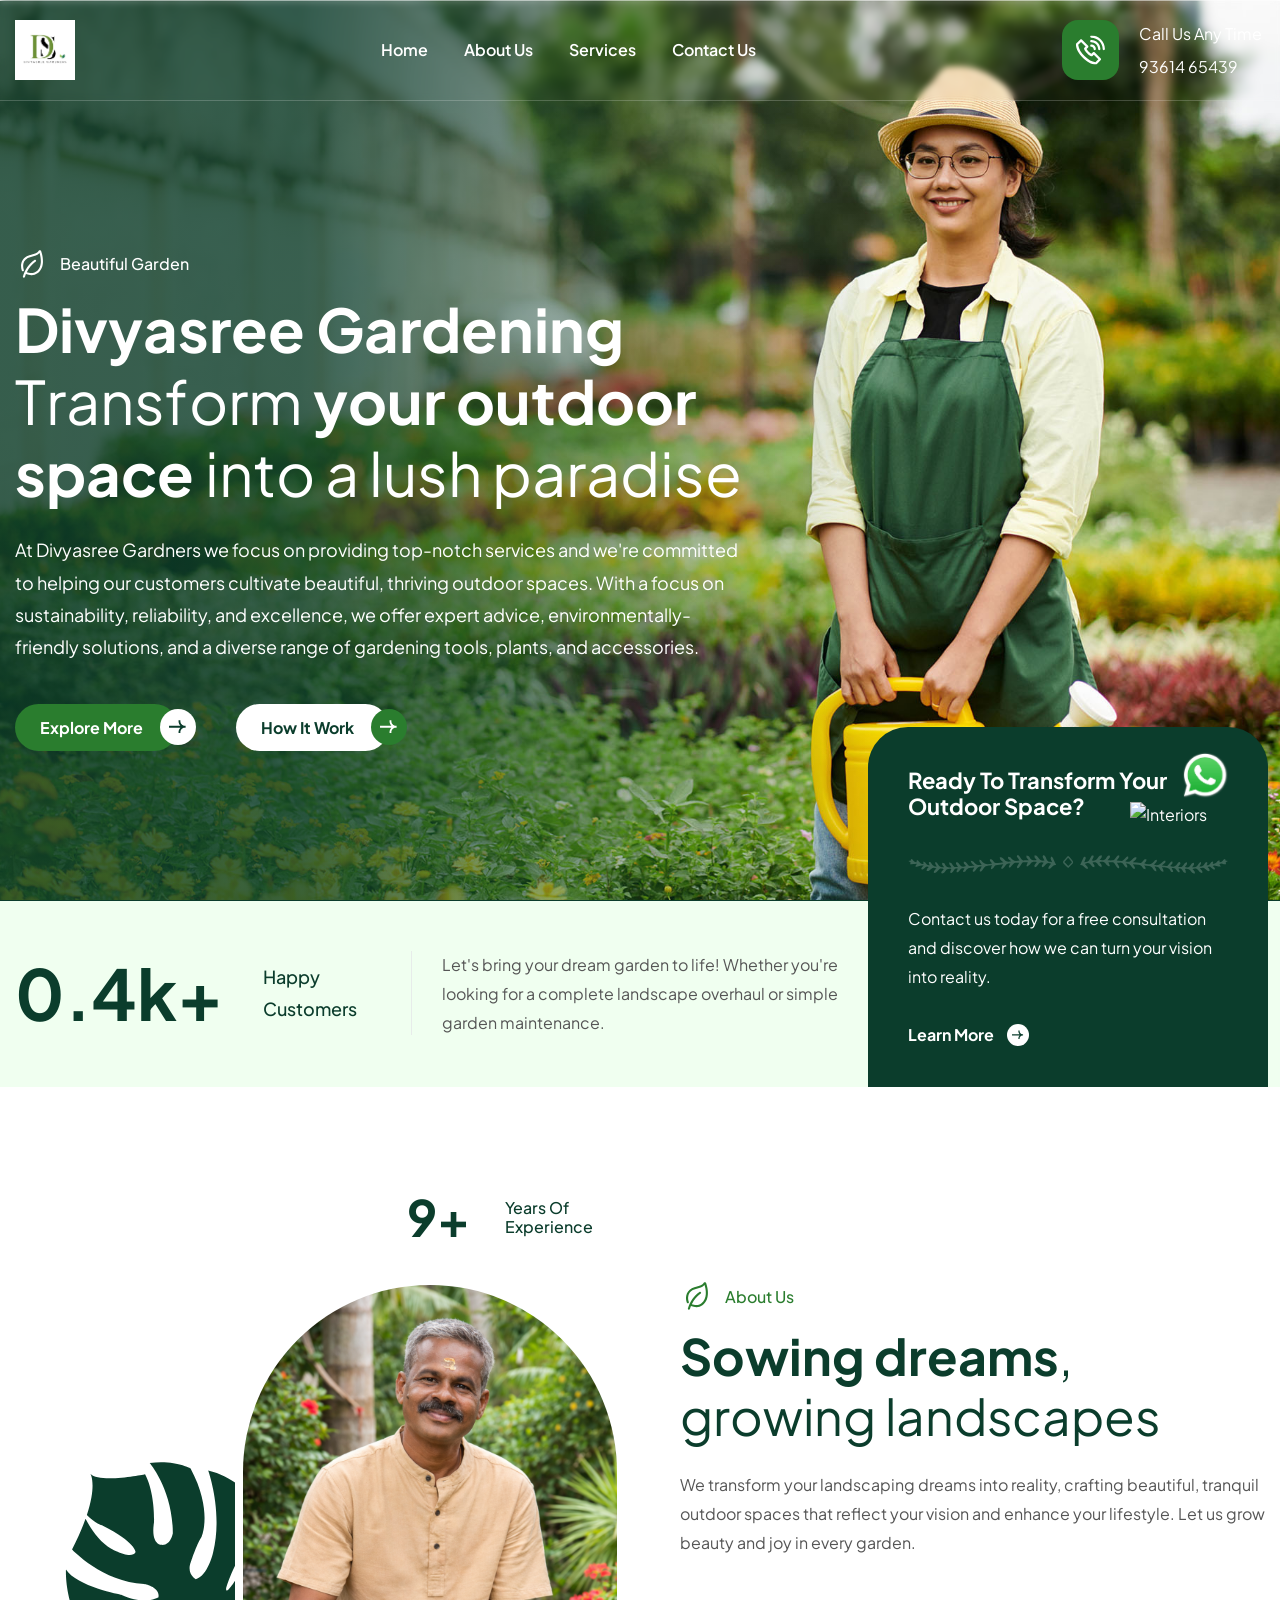
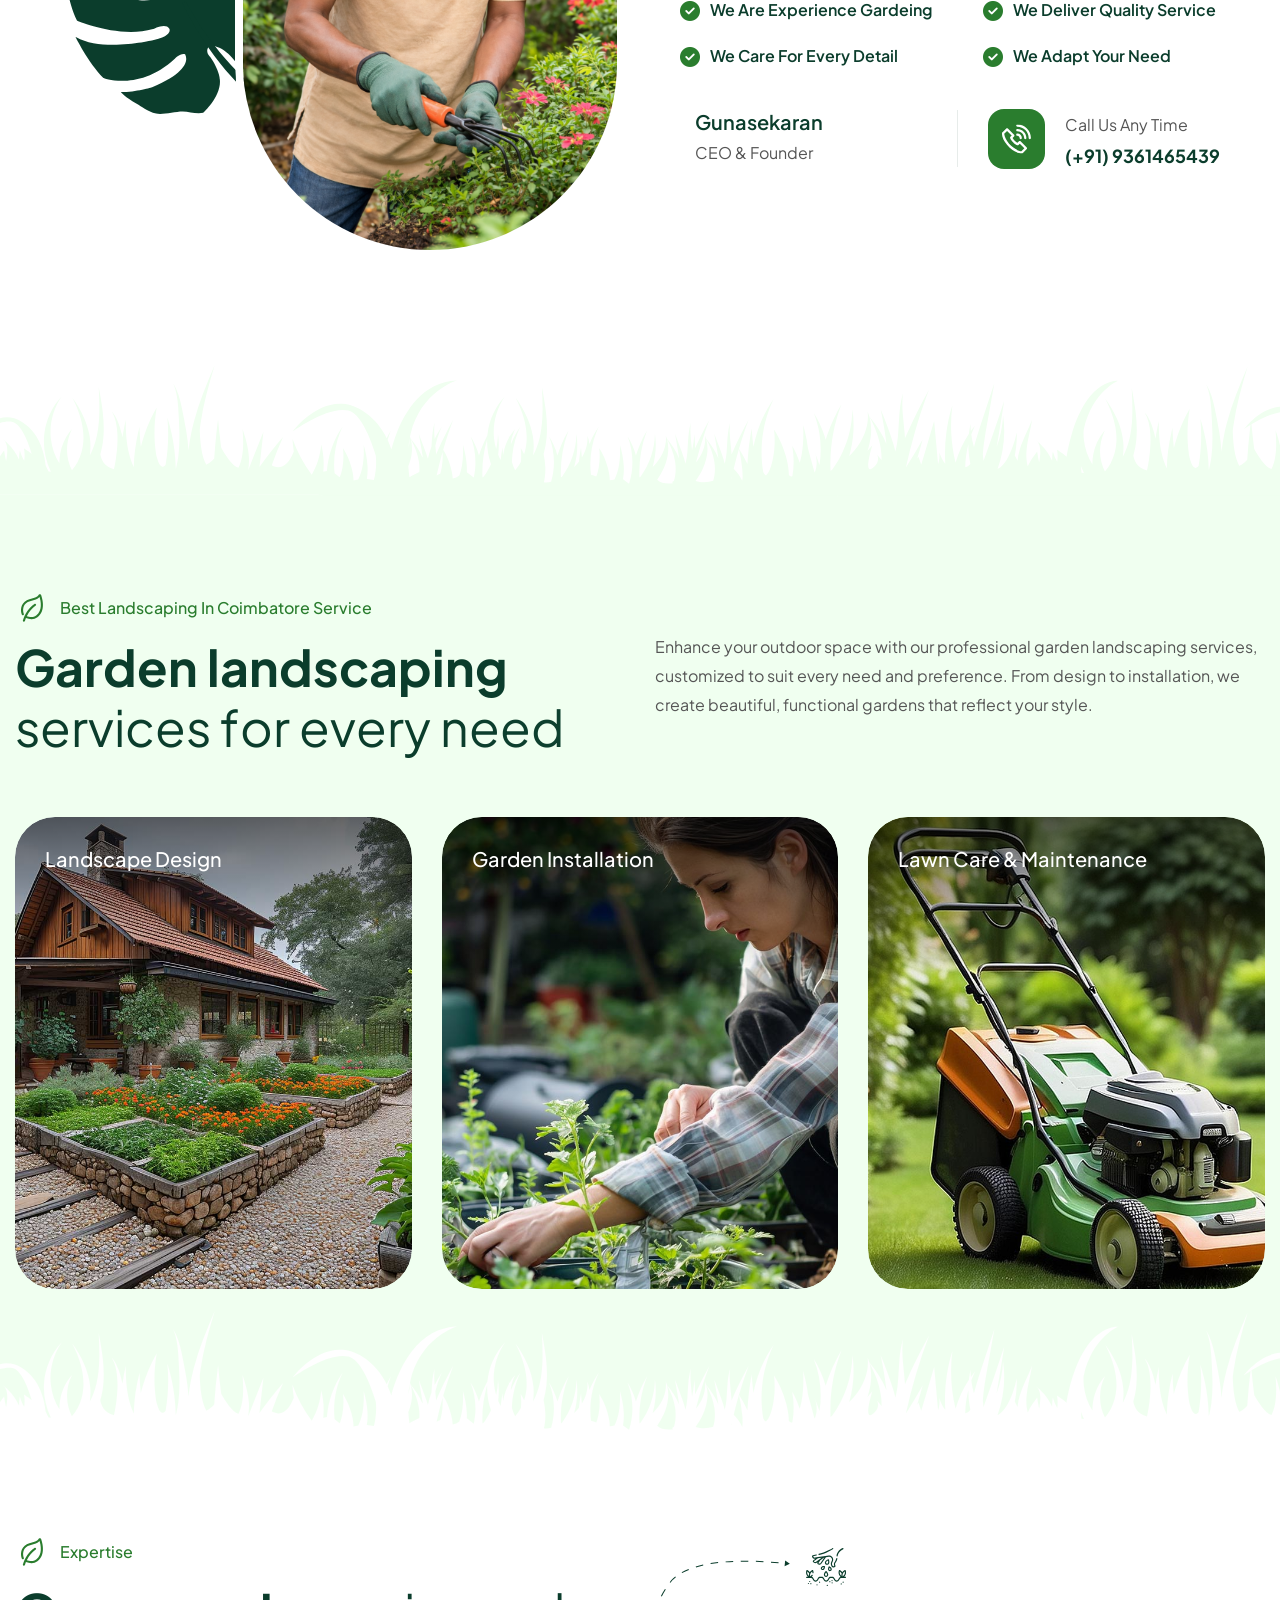
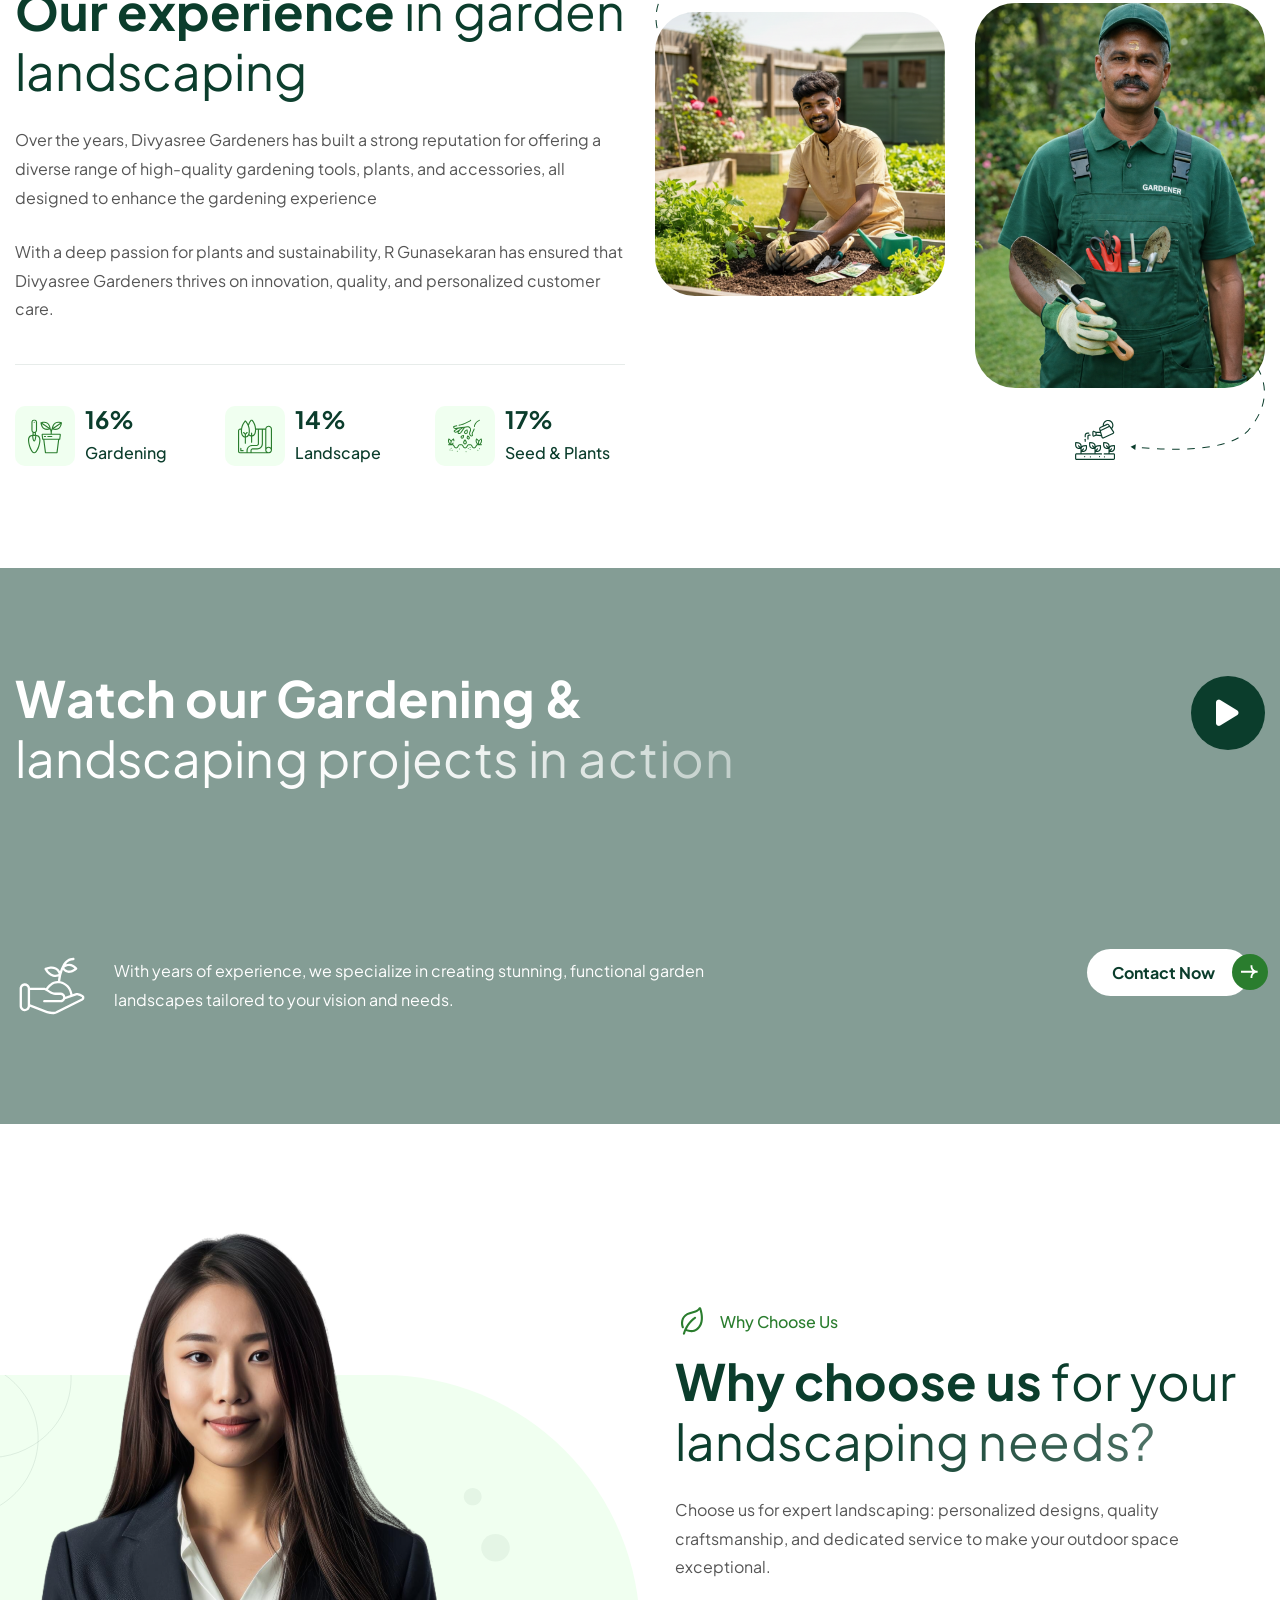
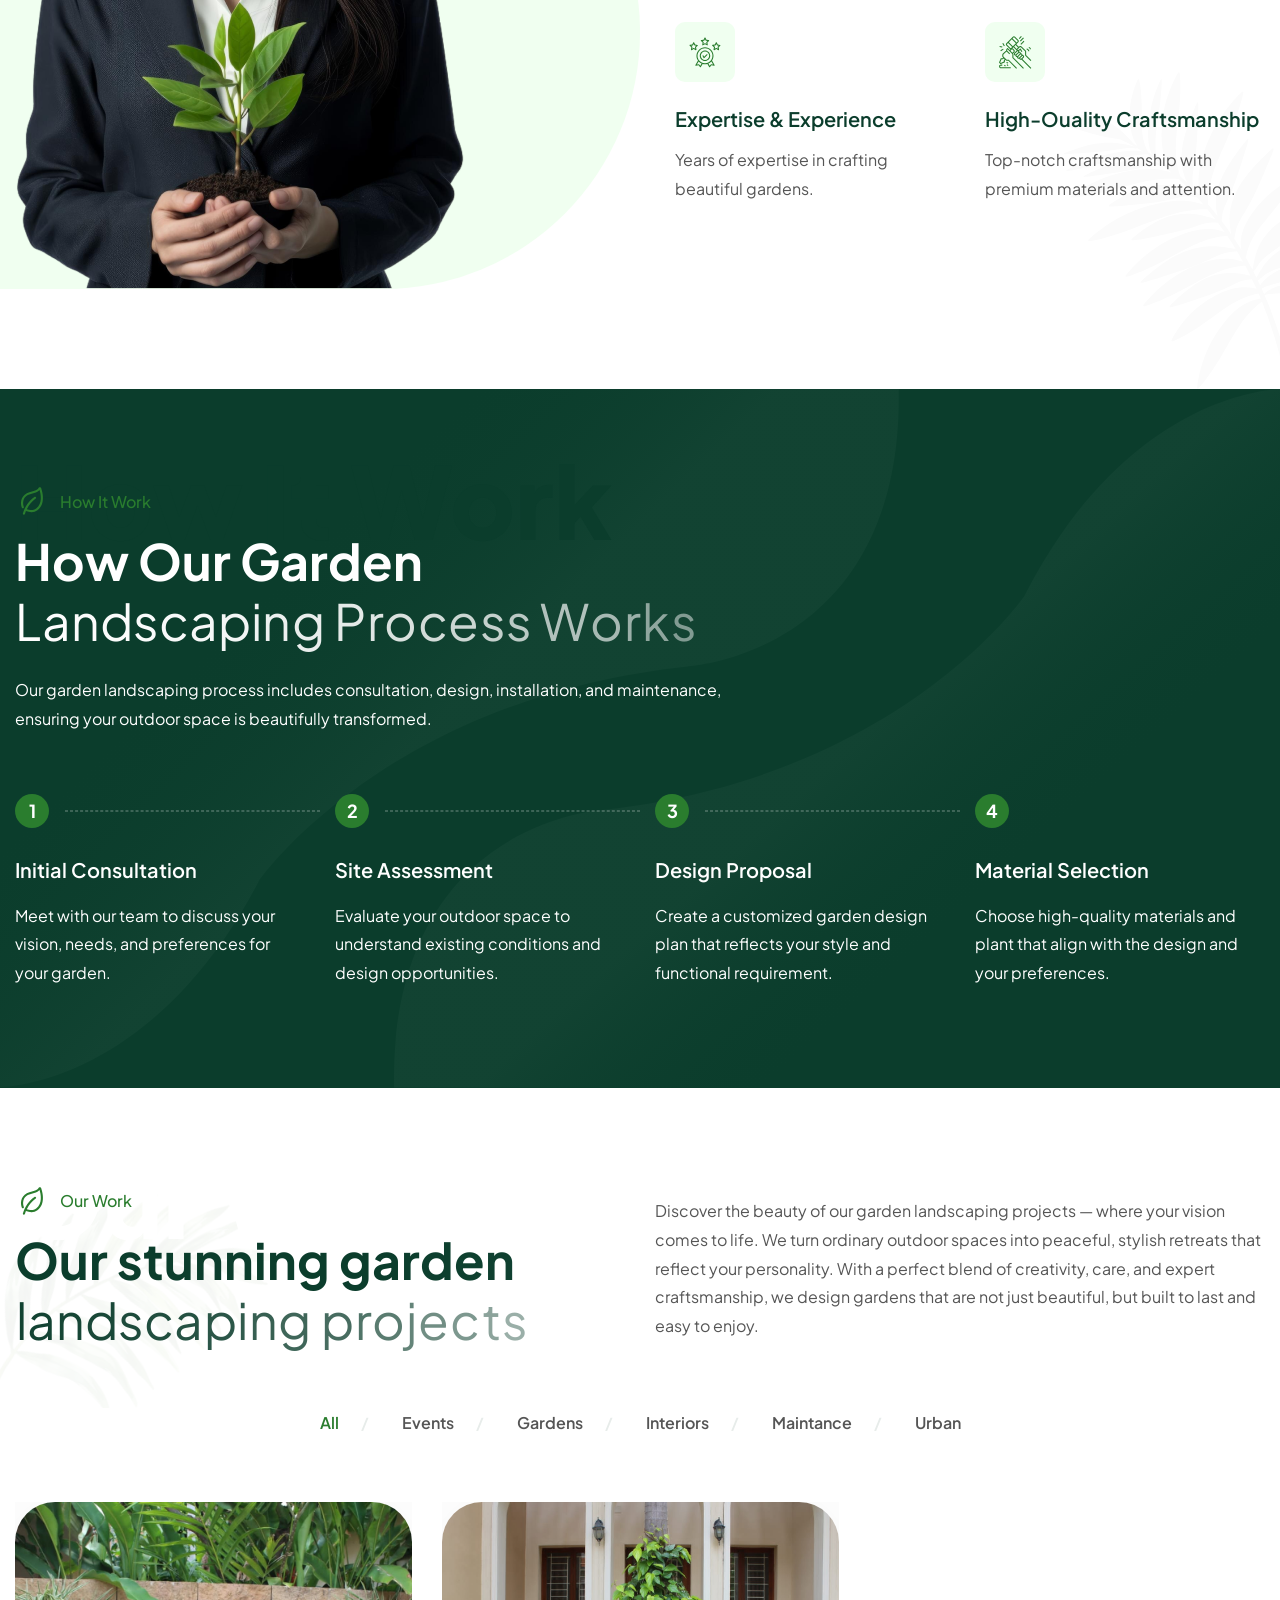
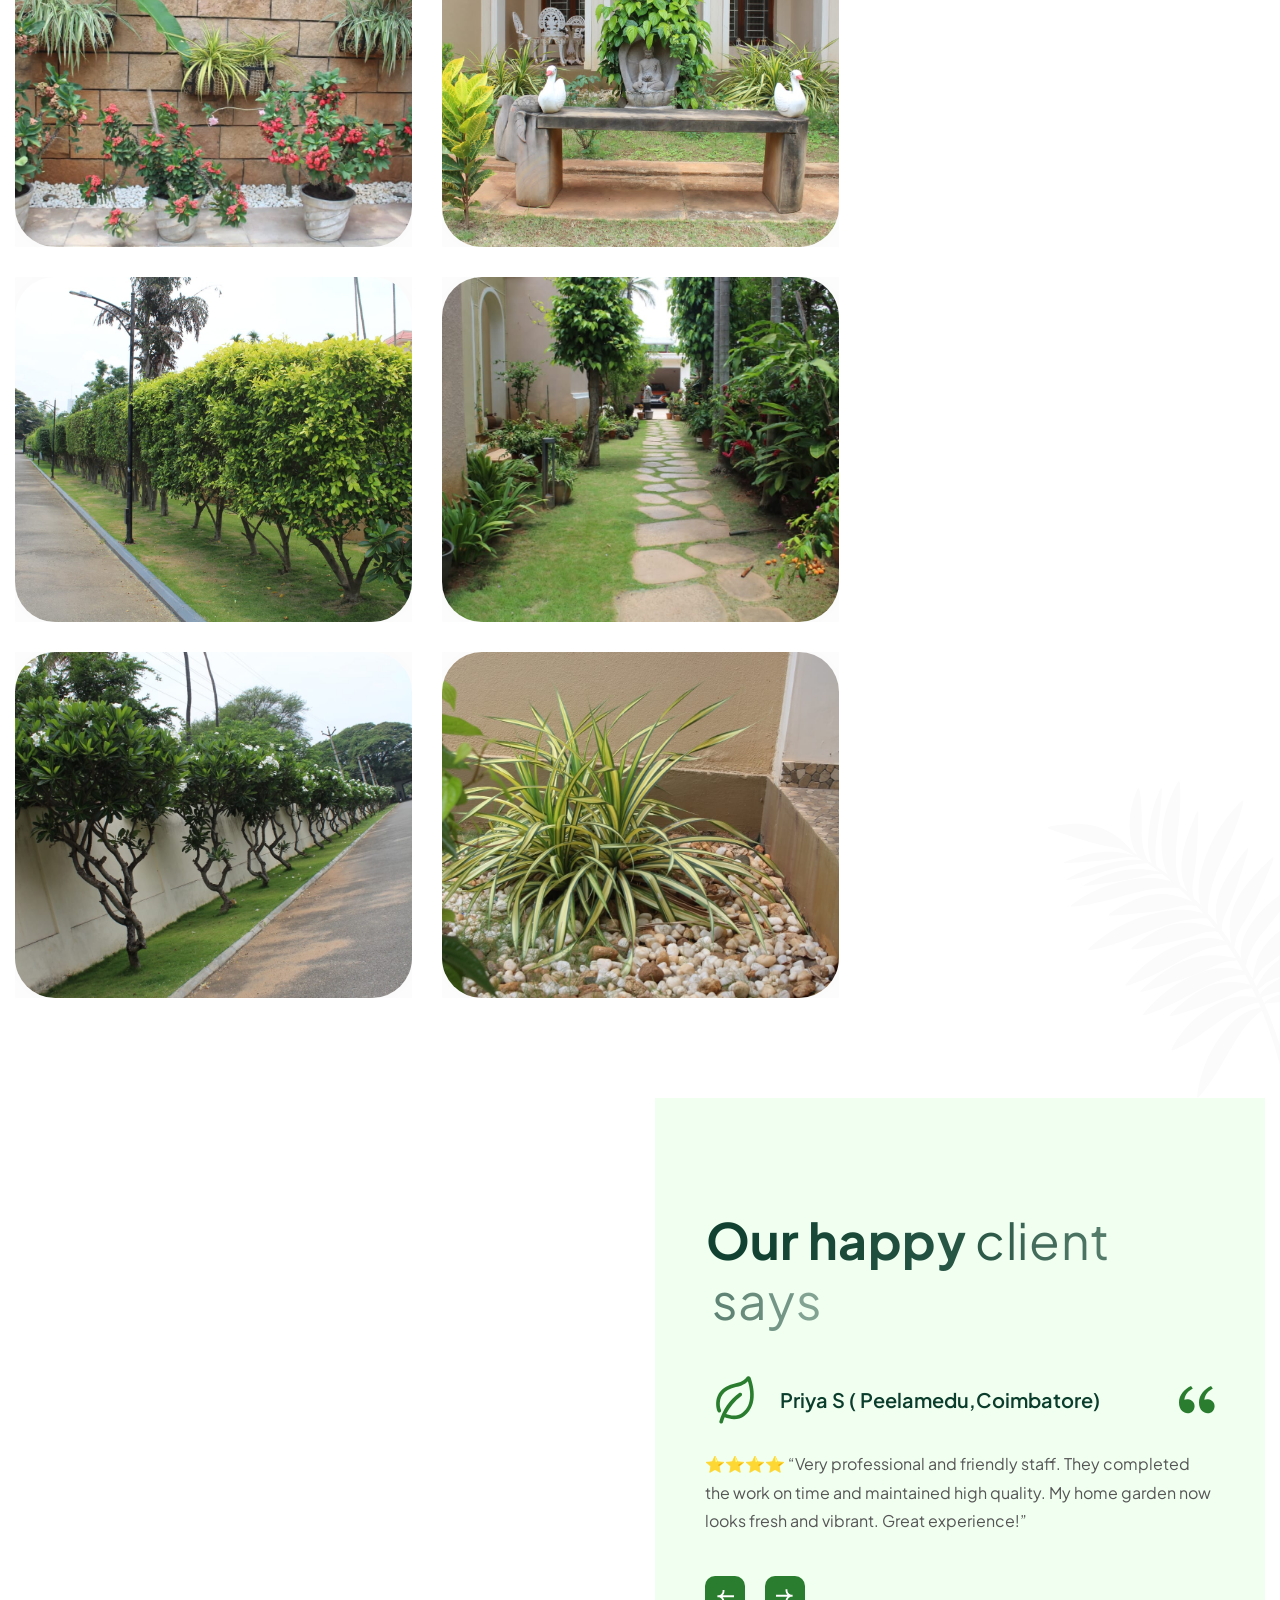
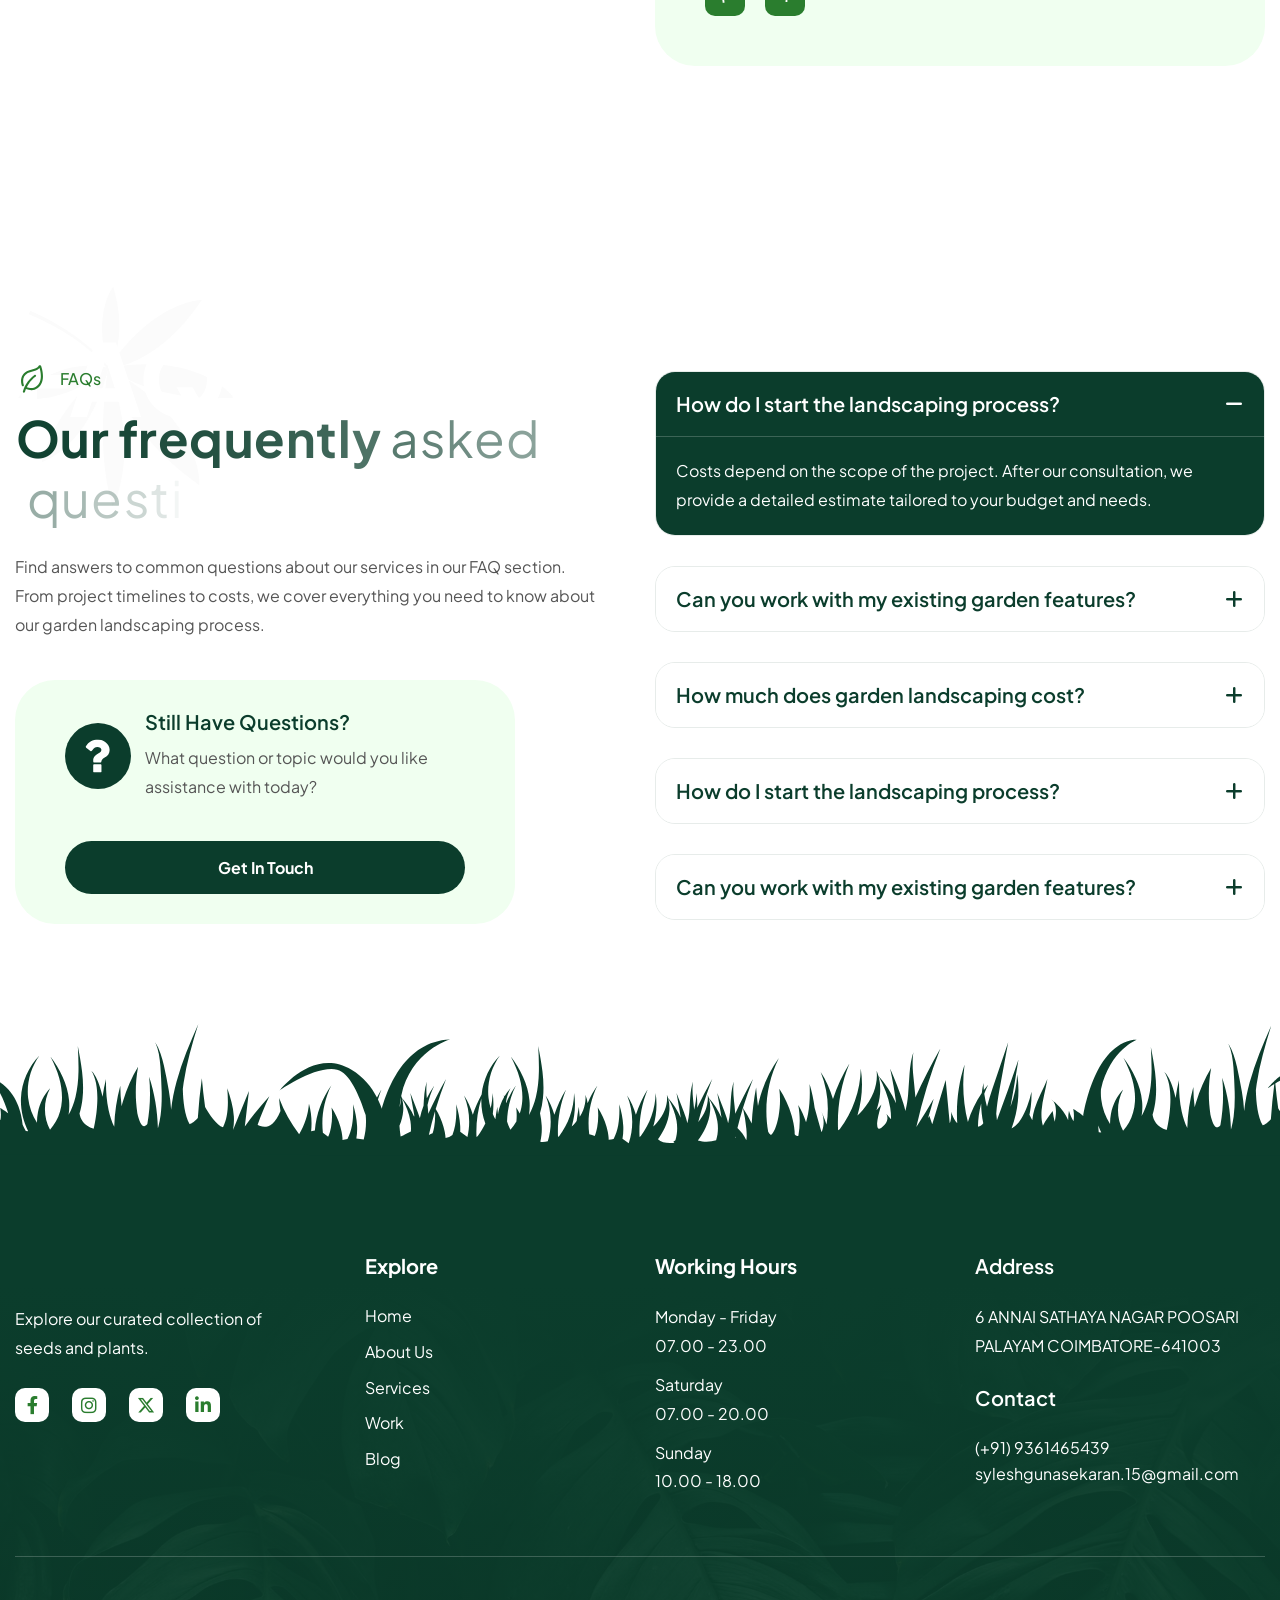
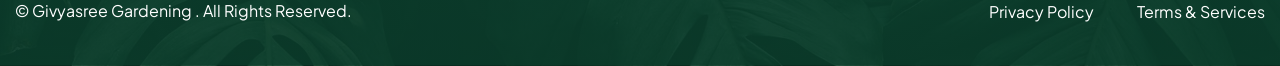
==== index.html @ 4f907c4f "Add service page and webfont files for improved styling and functionality - Created a new service.ht" ====
<!DOCTYPE html>
<html lang="zxx">

<!-- Mirrored from html.awaikenthemes.com/florax/index.html by HTTrack Website Copier/3.x [XR&CO'2014], Mon, 28 Jul 2025 19:11:47 GMT -->

<head>
    <!-- Meta -->

    <!-- SEO Start-->
    <meta charset="utf-8">
    <meta http-equiv="Content-Type" content="text/html;charset=UTF-8">
    <meta name="robots" content="INDEX,FOLLOW">
    <meta http-equiv="Cache-control" content="Public">
    <meta name="viewport" content="width=device-width, initial-scale=1">
    <meta name="author" content="DivyaShree Gardening">
    <link rel="alternate" href="https://divyasreegardening.in/">
    <link rel="canonical" href="https://divyasreegardening.in/">
    <meta name="keywords" content="Best Gardening in Vadavalli, Gardenings in Vadavalli, Landscaping in Vadavalli, ">
    <meta name="description" content="Best Gardening in Vadavalli - We are the best gardeneres in Vadavalli, ">

    <meta property="og:url" content="https://divyasreegardening.in/" />
    <meta property="og:type" content="article" />
    <meta property="og:title" content="Best Gardening Development  Company" />
    <meta property="og:description" content="Best Gardening in Vadavalli - We are the best gardeneres in Vadavalli," />
    <meta property="og:image" content="images/logo.jpg" />


    <!-- SEO End -->


    <!-- Page Title -->
    <title>Best Gardening Development Company</title>
    <!-- Favicon Icon -->
    <link rel="shortcut icon" type="image/x-icon" href="images/favicon.png">
    <!-- Google Fonts Css-->
    <link rel="preconnect" href="https://fonts.googleapis.com/">
    <link rel="preconnect" href="https://fonts.gstatic.com/" crossorigin>
    <link
        href="https://fonts.googleapis.com/css2?family=Plus+Jakarta+Sans:ital,wght@0,200..800;1,200..800&amp;display=swap"
        rel="stylesheet">
    <!-- Bootstrap Css -->
    <link href="css/bootstrap.min.css" rel="stylesheet" media="screen">
    <!-- SlickNav Css -->
    <link href="css/slicknav.min.css" rel="stylesheet">
    <!-- Swiper Css -->
    <link rel="stylesheet" href="css/swiper-bundle.min.css">
    <!-- Font Awesome Icon Css-->
    <link href="css/all.css" rel="stylesheet" media="screen">
    <!-- Animated Css -->
    <link href="css/animate.css" rel="stylesheet">
    <!-- Magnific Popup Core Css File -->
    <link rel="stylesheet" href="css/magnific-popup.css">
    <!-- Mouse Cursor Css File -->
    <link rel="stylesheet" href="css/mousecursor.css">
    <!-- Main Custom Css -->
    <link href="css/custom.css" rel="stylesheet" media="screen">
</head>

<body>

    <!-- Preloader Start -->
    <div class="preloader">
        <div class="loading-container">
            <div class="loading"></div>
            <!-- <h6>Divyasree Gardeing</h6> -->

            <div id="loading-icon"><img src="images/logo.jpg" alt=""></div>
        </div>
    </div>
    <!-- Preloader End -->

    <!-- Header Start -->
    <header class="main-header">
        <div class="header-sticky">
            <nav class="navbar navbar-expand-lg">
                <div class="container">
                    <!-- <h3   class="logo-font">Divyasree Gardening</h3> -->
                    <!-- Logo Start -->
                    <a class="navbar-brand" href="index.html">
                        <img src="images/logo.jpg" width="60px" alt="Logo">
                    </a>
                    <!-- Logo End -->

                    <!-- Main Menu Start -->
                    <div class="collapse navbar-collapse main-menu">
                        <div class="nav-menu-wrapper">
                            <ul class="navbar-nav mr-auto" id="menu">
                                <li class="nav-item"><a class="nav-link" href="index.html">Home</a>

                                </li>
                                <li class="nav-item"><a class="nav-link" href="about.html"> About Us</a></li>
                                <li class="nav-item"><a class="nav-link" href="service.html">Services</a></li>
                                <!-- <li class="nav-item submenu"><a class="nav-link" href="#">Pages</a>
                                    <ul>                                        
                                        <li class="nav-item"><a class="nav-link" href="service-single.html">Service Details</a></li>
                                        <li class="nav-item"><a class="nav-link" href="blog.html">Blog</a></li>
                                        <li class="nav-item"><a class="nav-link" href="blog-single.html">Blog Details</a></li>
                                        <li class="nav-item"><a class="nav-link" href="project.html">Project</a></li>
                                        <li class="nav-item"><a class="nav-link" href="project-single.html">Project Details</a></li>
                                        <li class="nav-item"><a class="nav-link" href="pricing.html">Pricing</a></li>
                                        <li class="nav-item"><a class="nav-link" href="team.html">Team</a></li>
                                        <li class="nav-item"><a class="nav-link" href="faqs.html">FAQs</a></li>
                                        <li class="nav-item"><a class="nav-link" href="404.html">404</a></li>
                                    </ul>
                                </li> -->
                                <li class="nav-item"><a class="nav-link" href="contact.html">Contact Us</a></li>
                            </ul>
                        </div>
                        <!-- Contact Now Box Start -->
                        <div class="contact-now-box d-inline-flex">
                            <div class="icon-box">
                                <a href="tel:93614 65439">
                                    <img src="images/icon-phone.svg" alt="">
                                </a>

                            </div>
                            <div class="contact-now-box-content">
                                <p>call us any time</p>
                                <!-- <h3>(+91)93614 65439</h3> -->
                                <a href="tel:93614 65439">93614 65439</a>
                            </div>
                        </div>
                        <!-- Contact Now Box End -->
                    </div>
                    <!-- Main Menu End -->
                    <div class="navbar-toggle"></div>
                </div>
            </nav>
            <div class="responsive-menu"></div>
        </div>
    </header>
    <!-- Header End -->

    <!-- Hero Section Start -->
    <div class="hero parallaxie">
        <div class="container">
            <div class="row align-items-center">
                <div class="col-lg-8">
                    <!-- Hero Content Start -->
                    <div class="hero-content">
                        <!-- Section Title Start -->
                        <div class="section-title">
                            <h3 class="wow fadeInUp">beautiful garden</h3>
                            <h1 class="text-anime-style-2" data-cursor="-opaque">Divyasree
                                Gardening<span>Transform</span> your outdoor space <span>into a lush paradise</span>
                            </h1>
                            <!-- <p class="wow fadeInUp" data-wow-delay="0.25s">Whether you're dreaming of a vibrant garden, a serene patio, or a functional outdoor living space, our team of skilled landscapers and gardeners is here to bring your vision to life. Let's create a landscape you'll love.</p> -->
                            <p class="wow fadeInUp" data-wow-delay="0.25s"> At Divyasree Gardners we focus on providing
                                top-notch services and we're committed to helping our customers cultivate beautiful,
                                thriving outdoor spaces. With a focus on sustainability, reliability, and excellence, we
                                offer expert advice, environmentally-friendly solutions, and a diverse range of
                                gardening tools, plants, and accessories.
                            </p>
                        </div>
                        <!-- Section Title End -->

                        <div class="hero-content-body wow fadeInUp" data-wow-delay="0.5s">
                            <a href="#" class="btn-default">explore more</a>
                            <a href="#" class="btn-default btn-highlighted">how it work</a>
                        </div>
                    </div>
                    <!-- Hero Content End -->
                </div>
            </div>
        </div>
    </div>
    <!-- Hero Section End -->

    <!-- Customer Review Section Start -->
    <div class="customer-review">
        <div class="container">
            <div class="row">
                <div class="col-lg-4 col-md-6">
                    <!-- Our Happy Customer Start -->
                    <div class="our-happy-customer">
                        <div class="happy-customer-counter">
                            <h2><span class="counter">1.6</span>k+</h2>
                            <p>happy customers</p>
                        </div>
                    </div>
                    <!-- Our Happy Customer End -->
                </div>

                <div class="col-lg-4 col-md-6 order-lg-2 order-md-3">
                    <!-- Customer Review Content Start -->
                    <div class="customer-review-content">
                        <p>Let's bring your dream garden to life! Whether you're looking for a complete landscape
                            overhaul or simple garden maintenance.</p>
                    </div>
                    <!-- Customer Review Content End -->
                </div>

                <div class="col-lg-4 order-lg-3 order-md-2">
                    <!-- Customer Consultation Box Start -->
                    <div class="customer-consultation-box">
                        <div class="customer-consultation-title">
                            <h3>Ready to Transform Your Outdoor Space?</h3>
                        </div>
                        <div class="customer-consultation-image">
                            <img src="images/customer-consultation-box-img.svg" alt="">
                        </div>
                        <div class="customer-consultation-body">
                            <p>Contact us today for a free consultation and discover how we can turn your vision into
                                reality.</p>
                        </div>
                        <div class="customer-consultation-footer">
                            <a href="#" class="learn-more-btn">learn more</a>
                        </div>
                    </div>
                    <!-- Customer Consultation Box End -->
                </div>
            </div>
        </div>
    </div>
    </div>
    <div>

        <!-- Customer Review Section End -->

        <!-- About Us Section Start -->
        <div class="about-us">
            <div class="container">
                <div class="row align-items-center">
                    <div class="col-lg-6">
                        <!-- About Us Image Start -->
                        <div class="about-image">
                            <!-- About Image Start -->
                            <div class="about-img-1">
                                <figure class="image-anime reveal">
                                    <img src="images/guna ceo.png" alt=""> // (gunasekaran pic)
                                    <!-- <img src="images/about-img-1.jpg" alt="">     //(gunasekaran pic)    -->
                                </figure>
                            </div>
                            <!-- About Image End -->

                            <!-- About Image Start -->
                            <div class="about-img-2">
                                <figure class="image-anime reveal">

                                </figure>
                            </div>
                            <!-- About Image End -->

                            <!-- Company Experience Start -->
                            <div class="company-experience">
                                <div class="company-experience-counter">
                                    <h2><span class="counter">35</span>+</h2>
                                </div>
                                <div class="company-experience-content">
                                    <p>years of experience</p>
                                </div>
                            </div>
                            <!-- Company Experience End -->
                        </div>
                        <!-- About Us Image End -->
                    </div>

                    <div class="col-lg-6">
                        <!-- About Us Content Start -->
                        <div class="about-us-content">
                            <!-- Section Title Start -->
                            <div class="section-title">
                                <div class="section-bg-title">
                                    <span>about us</span>
                                </div>
                                <h3 class="wow fadeInUp">About Us</h3>
                                <h2 class="text-anime-style-2" data-cursor="-opaque">Sowing dreams<span>, growing
                                        landscapes</span></h2>
                                <p class="wow fadeInUp" data-wow-delay="0.25s">We transform your landscaping dreams into
                                    reality, crafting beautiful, tranquil outdoor spaces that reflect your vision and
                                    enhance your lifestyle. Let us grow beauty and joy in every garden.</p>
                            </div>
                            <!-- Section Title End -->

                            <!-- About Us Body Start -->
                            <div class="about-us-body wow fadeInUp" data-wow-delay="0.5s">
                                <ul>
                                    <li>We Are Experience Gardeing</li>
                                    <!-- <li>We Are Experience Gardeing</li> -->
                                    <li>We Deliver Quality Service</li>
                                    <li>We Care for Every Detail</li>

                                    <!-- <li>We  Adapt Your Need</li> -->
                                    <li>We Adapt Your Need</li>
                                </ul>
                            </div>
                            <!-- About Us Body End -->

                            <!-- About Us Footer Start -->
                            <div class="about-us-footer wow fadeInUp" data-wow-delay="0.75s">
                                <!-- About Company Founder Start -->
                                <div class="about-company-founder">
                                    <!-- Company Founder Image Start -->
                                    <div class="company-founder-image">
                                        <figure class="image-anime">
                                            <!-- <img src="images/about-company-founder-img.jpg" alt="">  -->
                                        </figure>
                                    </div>
                                    <!-- Company Founder Image End -->

                                    <!-- Company Founder Content Start -->
                                    <div class="company-founder-content">
                                        <h3>Gunasekaran</h3>
                                        <p>CEO & founder</p>
                                    </div>
                                    <!-- Company Founder Content End -->
                                </div>
                                <!-- About Company Founder End -->

                                <!-- Contact Now Box Start -->
                                <div class="contact-now-box about-contact-box">
                                    <div class="icon-box">
                                        <img src="images/icon-phone.svg" alt="">
                                    </div>
                                    <div class="contact-now-box-content">
                                        <p>call us any time</p>
                                        <h3>(+91) 9361465439 </h3>
                                    </div>
                                </div>
                                <!-- Contact Now Box End -->
                            </div>
                            <!-- About Us Footer End -->
                        </div>
                        <!-- About Us Content End -->
                    </div>
                </div>
            </div>
        </div>
        <!-- About Us Section End -->

        <!-- Our Services Section Start -->
        <div class="our-services">
            <div class="container">
                <div class="row section-row align-items-center">
                    <div class="col-lg-6">
                        <!-- Section Title Start -->
                        <div class="section-title">
                            <div class="section-bg-title dark-bg-1">
                                <span>services</span>
                            </div>
                            <h3 class="wow fadeInUp"> Best landscaping in coimbatore service</h3>
                            <h2 class="text-anime-style-2" data-cursor="-opaque">Garden landscaping <span>services for
                                    every need</span></h2>
                        </div>
                        <!-- Section Title End -->
                    </div>

                    <div class="col-lg-6">
                        <!-- Section Title Content Start -->
                        <div class="section-title-content">
                            <p class="wow fadeInUp" data-wow-delay="0.25s">Enhance your outdoor space with our
                                professional garden landscaping services, customized to suit every need and preference.
                                From design to installation, we create beautiful, functional gardens that reflect your
                                style.</p>
                        </div>
                        <!-- Section Title Content End -->
                    </div>
                </div>

                <div class="row">
                    <div class="col-lg-4 col-md-6">
                        <!-- Service Item Start -->
                        <div class="service-item wow fadeInUp">
                            <!-- Service Image Start -->
                            <div class="service-image">
                                <a href="#">
                                    <figure>
                                        <img src="images/service-img-1.jpg" alt="">
                                    </figure>
                                </a>
                            </div>
                            <!-- Service Image End -->

                            <!-- Service Title Start -->
                            <div class="service-title">
                                <h3>landscape design</h3>
                            </div>
                            <!-- Service Title End -->

                            <!-- Service Body Start -->
                            <div class="service-body">
                                <!-- Service Content Start -->
                                <div class="service-content">
                                    <p>Durable, stylish hardscaping for functional outdoor spaces.</p>
                                </div>
                                <!-- Service Content End -->

                                <!-- Service Btn Start -->
                                <div class="service-btn">
                                    <a href="#" class="readmore-btn"><img src="images/arrow-green.svg" alt=""></a>
                                </div>
                                <!-- Service Btn End -->
                            </div>
                            <!-- Service Body End -->
                        </div>
                        <!-- Service Item End -->
                    </div>

                    <div class="col-lg-4 col-md-6">
                        <!-- Service Item Start -->
                        <div class="service-item wow fadeInUp" data-wow-delay="0.25s">
                            <!-- Service Image Start -->
                            <div class="service-image">
                                <a href="#">
                                    <figure>
                                        <img src="images/service-img-2.jpg" alt="">
                                    </figure>
                                </a>
                            </div>
                            <!-- Service Image End -->

                            <!-- Service Title Start -->
                            <div class="service-title">
                                <h3>garden installation</h3>
                            </div>
                            <!-- Service Title End -->

                            <!-- Service Body Start -->
                            <div class="service-body">
                                <!-- Service Content Start -->
                                <div class="service-content">
                                    <p>Durable, stylish hardscaping for functional outdoor spaces.</p>
                                </div>
                                <!-- Service Content End -->

                                <!-- Service Btn Start -->
                                <div class="service-btn">
                                    <a href="#" class="readmore-btn"><img src="images/arrow-green.svg" alt=""></a>
                                </div>
                                <!-- Service Btn End -->
                            </div>
                            <!-- Service Body End -->
                        </div>
                        <!-- Service Item End -->
                    </div>

                    <div class="col-lg-4 col-md-6">
                        <!-- Service Item Start -->
                        <div class="service-item wow fadeInUp" data-wow-delay="0.5s">
                            <!-- Service Image Start -->
                            <div class="service-image">
                                <a href="#">
                                    <figure>
                                        <img src="images/service-img-3.jpg" alt="">
                                    </figure>
                                </a>
                            </div>
                            <!-- Service Image End -->

                            <!-- Service Title Start -->
                            <div class="service-title">
                                <h3>lawn care & maintenance</h3>
                            </div>
                            <!-- Service Title End -->

                            <!-- Service Body Start -->
                            <div class="service-body">
                                <!-- Service Content Start -->
                                <div class="service-content">
                                    <p>Durable, stylish hardscaping for functional outdoor spaces.</p>
                                </div>
                                <!-- Service Content End -->

                                <!-- Service Btn Start -->
                                <div class="service-btn">
                                    <a href="#" class="readmore-btn"><img src="images/arrow-green.svg" alt=""></a>
                                </div>
                                <!-- Service Btn End -->
                            </div>
                            <!-- Service Body End -->
                        </div>
                        <!-- Service Item End -->
                    </div>
                </div>
            </div>
        </div>
        <!-- Our Services Section End -->

        <!-- Our Expertise Section Start -->
        <div class="our-expertise">
            <div class="container">
                <div class="row align-items-center">
                    <div class="col-lg-6">
                        <!-- Expertise Content Start -->
                        <div class="expertise-content">
                            <!-- Section Title Start -->
                            <div class="section-title">
                                <div class="section-bg-title">
                                    <span>expertise</span>
                                </div>
                                <h3 class="wow fadeInUp">expertise</h3>
                                <h2 class="text-anime-style-2" data-cursor="-opaque">Our experience <span>in garden
                                        landscaping</span></h2>
                                <!-- <p class="wow fadeInUp" data-wow-delay="0.25s">With years of experience, we specialize in creating stunning, functional garden landscapes tailored to your vision and needs.</p> -->
                                <p class="wow fadeInUp" data-wow-delay="0.25s">Over the years, Divyasree Gardeners has
                                    built a strong reputation for offering a diverse range of high-quality gardening
                                    tools, plants, and accessories, all designed to enhance the gardening experience</p>
                                <!-- <p class="wow fadeInUp" data-wow-delay="0.5s">Explore our curated collection of seeds and plants, handpicked for their quality and suitability for various climates. Whether you're looking for heirloom vegetables, fragrant herbs, or colorful flowers, we have something for every gardener</p> -->
                                <p class="wow fadeInUp" data-wow-delay="0.5s"> With a deep passion for plants and
                                    sustainability, R Gunasekaran has ensured that Divyasree Gardeners thrives on
                                    innovation, quality, and personalized customer care.
                                </p>
                            </div>
                            <!-- Section Title End -->

                            <!-- Expertise Body Start -->
                            <div class="expertise-body">
                                <!-- Expertise Item Start -->
                                <div class="expertise-item">
                                    <div class="icon-box">
                                        <img src="images/icon-expertise-1.svg" alt="">
                                    </div>
                                    <div class="expertise-item-content">
                                        <h3><span class="counter">92</span>%</h3>
                                        <p>gardening</p>
                                    </div>
                                </div>
                                <!-- Expertise Item End -->

                                <!-- Expertise Item Start -->
                                <div class="expertise-item">
                                    <div class="icon-box">
                                        <img src="images/icon-expertise-2.svg" alt="">
                                    </div>
                                    <div class="expertise-item-content">
                                        <h3><span class="counter">82</span>%</h3>
                                        <p>landscape</p>
                                    </div>
                                </div>
                                <!-- Expertise Item End -->

                                <!-- Expertise Item Start -->
                                <div class="expertise-item">
                                    <div class="icon-box">
                                        <img src="images/icon-expertise-3.svg" alt="">
                                    </div>
                                    <div class="expertise-item-content">
                                        <h3><span class="counter">98</span>%</h3>
                                        <p>seed & plants</p>
                                    </div>
                                </div>
                                <!-- Expertise Item End -->
                            </div>
                            <!-- Expertise Body End -->
                        </div>
                        <!-- Expertise Content End -->
                    </div>

                    <div class="col-lg-6">
                        <!-- Expertise Images Start -->
                        <div class="expertise-images">
                            <!-- Expertise Image Box 1 Start -->
                            <div class="expertise-image-box-1">
                                <div class="expertise-img-1">
                                    <figure class="image-anime reveal">

                                        <img src="images/garden.2.jpg" alt="">
                                    </figure>
                                </div>

                                <div class="expertise-img-3">
                                    <figure class="image-anime reveal">
                                        <!-- <img src="images/expertise-img-3.jpg" alt="">
                                </figure> -->
                                </div>
                            </div>
                            <!-- Expertise Image Box 1 End -->

                            <!-- Expertise Image Box 2 Start -->
                            <div class="expertise-image-box-2">
                                <div class="expertise-img-2">
                                    <figure class="image-anime reveal">
                                        <!-- <img src="images/expertise-img-2.jpg" alt=""> -->
                                    </figure>
                                </div>

                                <div class="expertise-img-4">
                                    <figure class="image-anime reveal">
                                        <img src="images/garden.1.png" alt="">
                                    </figure>
                                </div>
                            </div>
                            <!-- Expertise Image Box 2 End -->
                        </div>
                        <!-- Expertise Images End -->
                    </div>
                </div>
            </div>
        </div>
        <!-- Our Expertise Section End -->

        <!-- Intro Video Section Start -->
        <div class="intro-video parallaxie">
            <div class="container">
                <!-- Intro Video Box Start -->
                <div class="row intro-video-box align-items-center">
                    <div class="col-lg-8">
                        <!-- Section Title Start -->
                        <div class="section-title">
                            <h2 class="text-anime-style-2" data-cursor="-opaque">Watch our Gardening & <span>landscaping
                                    projects in action</span></h2>
                        </div>
                        <!-- Section Title End -->
                    </div>

                    <div class="col-lg-4">
                        <div class="video-play-box">
                            <div class="video-play-content">
                                <!-- Video Play Button Start -->
                                <div class="video-play-button">
                                    <a href="https://drive.google.com/file/d/1fZvk9gg5U_SNJ6uX9TyXkZBmAM2j91fc/view?usp=drivesdk"
                                        target="_blank">
                                        <!-- <video src="https://drive.google.com/file/d/1fZvk9gg5U_SNJ6uX9TyXkZBmAM2j91fc/view?usp=drivesdk"  class="popup-video" data-cursor-text="Play"></video>  -->
                                        <!-- <a href="https://www.youtube.com/watch?v=fQV47zY07Q4" class="popup-video" data-cursor-text="Play"> -->
                                        <i class="fa-solid fa-play"></i>
                                    </a>
                                    <!-- </a> -->
                                </div>
                                <!-- Video Play Button End -->
                            </div>
                        </div>
                    </div>
                </div>
                <!-- Intro Video Box End -->

                <div class="row">
                    <div class="col-lg-7">
                        <!-- Specialize Item Start -->
                        <div class="specialize-item wow fadeInUp" data-wow-delay="0.25s">
                            <div class="icon-box">
                                <img src="images/icon-specialize.svg" alt="">
                            </div>
                            <div class="specialize-content">
                                <p>With years of experience, we specialize in creating stunning, functional garden
                                    landscapes tailored to your vision and needs.</p>
                            </div>
                        </div>
                        <!-- Specialize Item End -->
                    </div>

                    <div class="col-lg-5">
                        <!-- .Section Btn Start -->
                        <div class="section-btn wow fadeInUp" data-wow-delay="0.25s">
                            <a href="#" class="btn-default btn-highlighted">contact now</a>
                        </div>
                        <!-- .Section Btn End -->
                    </div>
                </div>
            </div>
        </div>
        <!-- Intro Video Section End -->

        <!-- Why choose Us Section Start -->
        <div class="why-choose-us">
            <div class="container">
                <div class="row align-items-center">
                    <div class="col-lg-6 order-lg-1 order-2">
                        <!-- Why choose Image Start -->
                        <div class="why-choose-image">
                            <figure>
                                <img src="images/why-choose-image.png" alt="">
                            </figure>
                        </div>
                        <!-- Why choose Image End -->
                    </div>

                    <div class="col-lg-6 order-lg-2 order-1">
                        <!-- Why choose Content Start -->
                        <div class="why-choose-content">
                            <!-- Section Title Start -->
                            <div class="section-title">
                                <div class="section-bg-title">
                                    <span>Why Us?</span>
                                </div>
                                <h3 class="wow fadeInUp">why choose us</h3>
                                <h2 class="text-anime-style-2" data-cursor="-opaque">Why choose us <span>for your
                                        landscaping needs?</span></h2>
                                <p class="wow fadeInUp" data-wow-delay="0.25s">Choose us for expert landscaping:
                                    personalized designs, quality craftsmanship, and dedicated service to make your
                                    outdoor space exceptional.</p>
                            </div>
                            <!-- Section Title End -->

                            <!-- Why choose Body Start -->
                            <div class="why-choose-body">
                                <!-- Why choose Item Start -->
                                <div class="why-choose-item wow fadeInUp" data-wow-delay="0.5s">
                                    <div class="icon-box">
                                        <img src="images/icon-why-choose-1.svg" alt="">
                                    </div>
                                    <div class="why-choose-item-content">
                                        <h3>expertise & experience</h3>
                                        <p>Years of expertise in crafting beautiful gardens.</p>
                                    </div>
                                </div>
                                <!-- Why choose Item End -->

                                <!-- Why choose Item Start -->
                                <div class="why-choose-item wow fadeInUp" data-wow-delay="0.5s">
                                    <div class="icon-box">
                                        <img src="images/icon-why-choose-2.svg" alt="">
                                    </div>
                                    <div class="why-choose-item-content">
                                        <h3>high-ouality craftsmanship</h3>
                                        <p>Top-notch craftsmanship with premium materials and attention.</p>
                                    </div>
                                </div>
                                <!-- Why choose Item End -->
                            </div>
                            <!-- Why choose Body End -->
                        </div>
                        <!-- Why choose Content End -->
                    </div>
                </div>
            </div>
        </div>
        <!-- Why choose Us Section End -->

        <!-- How It Work Section Start -->
        <div class="how-it-work">
            <div class="container">
                <div class="row section-row align-items-center">
                    <div class="col-lg-7 col-md-9">
                        <!-- Section Title Start -->
                        <div class="section-title">
                            <div class="section-bg-title dark-bg-2">
                                <span>How It Work</span>
                            </div>
                            <h3 class="wow fadeInUp">how it work</h3>
                            <h2 class="text-anime-style-2" data-cursor="-opaque">How Our Garden <span>Landscaping
                                    Process Works</span></h2>
                            <p class="wow fadeInUp" data-wow-delay="0.25s">Our garden landscaping process includes
                                consultation, design, installation, and maintenance, ensuring your outdoor space is
                                beautifully transformed.</p>
                        </div>
                        <!-- Section Title End -->
                    </div>

                    <div class="col-lg-5 col-md-3">
                        <!-- How Work Circle Image Start -->
                        <div class="how-work-circle-im">
                            <!-- <img src="images/Gemini.png" alt="">  // (Givyasree gardening  logo pic ) -->
                        </div>
                        <!-- How Work Circle Image End -->
                    </div>
                </div>

                <div class="row">
                    <div class="col-lg-12">
                        <!-- How Work Process Box Start -->
                        <div class="how-work-process-box wow fadeInUp" data-wow-delay="0.5s">
                            <!-- How It Work Item Start -->
                            <div class="how-work-item">
                                <div class="work-process-no">
                                    <h3>1</h3>
                                </div>
                                <div class="work-process-content">
                                    <h3>Initial Consultation</h3>
                                    <p>Meet with our team to discuss your vision, needs, and preferences for your
                                        garden.</p>
                                </div>
                            </div>
                            <!-- How It Work Item End -->

                            <!-- How It Work Item Start -->
                            <div class="how-work-item">
                                <div class="work-process-no">
                                    <h3>2</h3>
                                </div>
                                <div class="work-process-content">
                                    <h3>site assessment</h3>
                                    <p>Evaluate your outdoor space to understand existing conditions and design
                                        opportunities.</p>
                                </div>
                            </div>
                            <!-- How It Work Item End -->

                            <!-- How It Work Item Start -->
                            <div class="how-work-item">
                                <div class="work-process-no">
                                    <h3>3</h3>
                                </div>
                                <div class="work-process-content">
                                    <h3>design proposal</h3>
                                    <p>Create a customized garden design plan that reflects your style and functional
                                        requirement.</p>
                                </div>
                            </div>
                            <!-- How It Work Item End -->

                            <!-- How It Work Item Start -->
                            <div class="how-work-item">
                                <div class="work-process-no">
                                    <h3>4</h3>
                                </div>
                                <div class="work-process-content">
                                    <h3>material selection</h3>
                                    <p>Choose high-quality materials and plant that align with the design and your
                                        preferences.</p>
                                </div>
                            </div>
                            <!-- How It Work Item End -->
                        </div>
                    </div>
                    <!-- How Work Process Box End -->
                </div>
            </div>
        </div>
        <!-- How It Work Section End -->

        <!-- Our Work Section Start -->
        <div class="our-work">
            <div class="container">
                <div class="row section-row align-items-center">
                    <div class="col-lg-6">
                        <!-- Section Title Start -->
                        <div class="section-title">
                            <div class="section-bg-title">
                                <span>Our Work</span>
                            </div>
                            <h3 class="wow fadeInUp">our work</h3>
                            <h2 class="text-anime-style-2" data-cursor="-opaque">Our stunning garden <span>landscaping
                                    projects</span></h2>
                        </div>
                        <!-- Section Title End -->
                    </div>

                    <div class="col-lg-6">
                        <!-- Section Title Content Start -->
                        <div class="section-title-content wow fadeInUp" data-wow-delay="0.25s">
                            <!-- <p>Explore our stunning garden landscaping projects, where creativity meets craftsmanship. We transform ordinary spaces into extraordinary outdoor retreats, tailored to your vision and designed for lasting beauty and functionality.</p> -->
                            <p>Discover the beauty of our garden landscaping projects — where your vision comes to life.
                                We turn ordinary outdoor spaces into peaceful, stylish retreats that reflect your
                                personality. With a perfect blend of creativity, care, and expert craftsmanship, we
                                design gardens that are not just beautiful, but built to last and easy to enjoy.</p>
                        </div>
                        <!-- Section Title Content End -->
                    </div>
                </div>

                <div class="row">
                    <div class="col-lg-12 col-md-12">
                        <!-- Choose Our Work Nav start -->
                        <div class="our-work-nav wow fadeInUp" data-wow-delay="0.25s">
                            <ul>
                                <li><a href="#" class="active-btn" data-filter="*">all</a></li>
                                <li><a href="#" data-filter=".events">events</a></li>
                                <li><a href="#" data-filter=".gardens">gardens</a></li>
                                <li><a href="#" data-filter=".interiors">interiors</a></li>
                                <li><a href="#" data-filter=".maintance">maintance</a></li>
                                <li><a href="#" data-filter=".urban">urban</a></li>
                            </ul>
                        </div>
                        <!-- Choose Our Work Nav End -->
                    </div>

                    <div class="col-lg-12">
                        <!-- Work Item Boxes start -->
                        <div class="row work-item-boxes align-items-center">
                            <div class="col-lg-4 col-md-6 work-item-box events maintance">
                                <!-- Work Item Start -->
                                <div class="work-item wow fadeInUp">
                                    <div class="work-image" data-cursor-text="View">
                                        <a href="#">
                                            <figure>
                                                <img src="images/work-1.jpg" alt="">
                                            </figure>
                                        </a>
                                    </div>
                                    <div class="work-body">
                                        <div class="work-content">
                                            <h3>Modern Urban Garden</h3>
                                            <p>Created a sleek, low-maintenance garden for a city home featuring
                                                contemporary design elements and vibrant plantings.</p>
                                        </div>
                                        <div class="work-readmore-btn">
                                            <a href="#"><img src="images/arrow-green.svg" alt=""></a>
                                        </div>
                                    </div>
                                </div>
                                <!-- Work Item End -->
                            </div>

                            <div class="col-lg-4 col-md-6 work-item-box gardens urban">
                                <!-- Work Item Start -->
                                <div class="work-item wow fadeInUp" data-wow-delay="0.2s">
                                    <div class="work-image" data-cursor-text="View">
                                        <a href="#">
                                            <figure>
                                                <img src="images/work-2.jpg" alt="">
                                            </figure>
                                        </a>
                                    </div>
                                    <div class="work-body">
                                        <div class="work-content">
                                            <h3>Modern Urban Garden</h3>
                                            <p>Created a sleek, low-maintenance garden for a city home featuring
                                                contemporary design elements and vibrant plantings.</p>
                                        </div>
                                        <div class="work-readmore-btn">
                                            <a href="#"><img src="images/arrow-green.svg" alt=""></a>
                                        </div>
                                    </div>
                                </div>
                                <!-- Work Item End -->
                            </div>

                            <div class="col-lg-4 col-md-6 work-item-box interiors">
                                <!-- Work Item Start -->
                                <div class="work-item wow fadeInUp" data-wow-delay="0.4s">
                                    <div class="work-image" data-cursor-text="View">
                                        <a href="#">
                                            <figure>
                                                <img src="images/work.jpg" alt="">
                                            </figure>
                                        </a>
                                    </div>
                                    <div class="work-body">
                                        <div class="work-content">
                                            <h3>Modern Urban Garden</h3>
                                            <p>Created a sleek, low-maintenance garden for a city home featuring
                                                contemporary design elements and vibrant plantings.</p>
                                        </div>
                                        <div class="work-readmore-btn">
                                            <a href="#"><img src="images/arrow-green.svg" alt=""></a>
                                        </div>
                                    </div>
                                </div>
                                <!-- Work Item End -->
                            </div>

                            <div class="col-lg-4 col-md-6 work-item-box events maintance">
                                <!-- Work Item Start -->
                                <div class="work-item wow fadeInUp" data-wow-delay="0.6s">
                                    <div class="work-image" data-cursor-text="View">
                                        <a href="#">
                                            <figure>
                                                <img src="images/work-4.jpg" alt="">
                                            </figure>
                                        </a>
                                    </div>
                                    <div class="work-body">
                                        <div class="work-content">
                                            <h3>Modern Urban Garden</h3>
                                            <p>Created a sleek, low-maintenance garden for a city home featuring
                                                contemporary design elements and vibrant plantings.</p>
                                        </div>
                                        <div class="work-readmore-btn">
                                            <a href="#"><img src="images/arrow-green.svg" alt=""></a>
                                        </div>
                                    </div>
                                </div>
                                <!-- Work Item End -->
                            </div>

                            <div class="col-lg-4 col-md-6 work-item-box gardens service">
                                <!-- Project Item Start -->
                                <div class="work-item wow fadeInUp" data-wow-delay="0.8s">
                                    <div class="work-image" data-cursor-text="View">
                                        <a href="#">
                                            <figure>
                                                <img src="images/work-5.jpg" alt="">
                                            </figure>
                                        </a>
                                    </div>
                                    <div class="work-body">
                                        <div class="work-content">
                                            <h3>Modern Urban Garden</h3>
                                            <p>Created a sleek, low-maintenance garden for a city home featuring
                                                contemporary design elements and vibrant plantings.</p>
                                        </div>
                                        <div class="work-readmore-btn">
                                            <a href="#"><img src="images/arrow-green.svg" alt=""></a>
                                        </div>
                                    </div>
                                </div>
                                <!-- Work Item End -->
                            </div>

                            <div class="col-lg-4 col-md-6 work-item-box interiors">
                                <!-- Work Item Start -->
                                <div class="work-item wow fadeInUp" data-wow-delay="1s">
                                    <div class="work-image" data-cursor-text="View">
                                        <a href="#">
                                            <figure>
                                                <img src="images/work-6.jpg" alt="">
                                            </figure>
                                        </a>
                                    </div>
                                    <div class="work-body">
                                        <div class="work-content">
                                            <h3>Modern Urban Garden</h3>
                                            <p>Created a sleek, low-maintenance garden for a city home featuring
                                                contemporary design elements and vibrant plantings.</p>
                                        </div>
                                        <div class="work-readmore-btn">
                                            <a href="#"><img src="images/arrow-green.svg" alt=""></a>
                                        </div>
                                    </div>
                                </div>
                                <!-- Work Item End -->
                            </div>
                        </div>
                        <!-- Work Item Boxes End -->
                    </div>
                </div>
            </div>
        </div>
        <!-- Our Work Section End -->

        <!-- Our Testiminial Start -->
        <div class="our-testimonials parallaxie">
            <div class="container">
                <div class="row align-items-start">
                    <div class="col-lg-6 col-md-9">
                        <div class="testimonial-box">
                            <!-- Section Title Start -->
                            <div class="section-title">
                                <div class="section-bg-title dark-bg-1">
                                    <span>Review</span>
                                </div>
                                <h3 class="wow fadeInUp">testimonials</h3>
                                <h2 class="text-anime-style-2" data-cursor="-opaque">Our happy <span>client says</span>
                                </h2>
                            </div>
                            <!-- Section Title End -->

                            <!-- Testimonial Slider Start -->
                            <div class="testimonial-slider">
                                <div class="swiper">
                                    <div class="swiper-wrapper" data-cursor-text="Drag">
                                        <!-- Testimonial Slide Start  -->
                                        <div class="swiper-slide">
                                            <div class="testimonial-item">
                                                <div class="testimonial-header">
                                                    <div class="author-image">
                                                        <figure class="image-anime">
                                                            <img src="images/icon-sub-heading.svg" alt="">
                                                        </figure>
                                                    </div>
                                                    <div class="author-content">
                                                        <h3>Ramesh K. (Coimbatore)</h3>

                                                    </div>
                                                </div>
                                                <div class="testimonial-content">
                                                    <p>⭐️⭐️⭐️⭐️⭐️
                                                        “Divyasree Gardening did an excellent job! My garden looks
                                                        completely refreshed. The team was professional and very
                                                        friendly. Highly recommended.”</p>
                                                    <!-- <p>Our backyard has been completely transformed! The team was professional, attentive, and delivered beyond our expectations. the quality of work is outstanding.</p>								 -->
                                                </div>
                                            </div>
                                        </div>
                                        <!-- Testimonial Slide End -->

                                        <!-- Testimonial Slide Start -->
                                        <div class="swiper-slide">
                                            <div class="testimonial-item">
                                                <div class="testimonial-header">
                                                    <div class="author-image">
                                                        <figure class="image-anime">
                                                            <img src="images/icon-sub-heading.svg" alt="">
                                                        </figure>
                                                    </div>
                                                    <div class="author-content">
                                                        <h3>Priya s ( Peelamedu,Coimbatore)</h3>

                                                    </div>
                                                </div>
                                                <div class="testimonial-content">
                                                    <p>⭐️⭐️⭐️⭐️
                                                        “Very professional and friendly staff. They completed the work
                                                        on time and maintained high quality. My home garden now looks
                                                        fresh and vibrant. Great experience!”</p>
                                                    <!-- <p>Our backyard has been completely transformed! The team was professional, attentive, and delivered beyond our expectations. the quality of work is outstanding.</p>								 -->
                                                </div>
                                            </div>
                                        </div>
                                        <!-- Testimonial Slide End -->

                                        <!-- Testimonial Slide Start -->
                                        <div class="swiper-slide">
                                            <div class="testimonial-item">
                                                <div class="testimonial-header">
                                                    <div class="author-image">
                                                        <figure class="image-anime">
                                                            <img src="images/icon-sub-heading.svg" alt="">
                                                        </figure>
                                                    </div>
                                                    <div class="author-content">
                                                        <h3>Arun Prakash(Saravanampatti,Coimbatore) </h3>
                                                    </div>
                                                </div>
                                                <div class="testimonial-content">
                                                    <p> “Excellent gardening service! The plants are healthy and
                                                        well-maintained. They also gave useful tips for maintenance.
                                                        Worth every penny.” </p>
                                                </div>
                                            </div>
                                        </div>
                                        <!-- Testimonial Slide End -->
                                    </div>
                                    <div class="testimonial-btn">
                                        <div class="testimonial-button-prev"></div>
                                        <div class="testimonial-button-next"></div>
                                    </div>
                                </div>
                            </div>
                        </div>
                    </div>
                </div>
            </div>
        </div>
        <!-- Our Testiminial End -->

        <!-- Our Faqs Section Start -->
        <div class="our-faqs">
            <div class="container">
                <div class="row align-items-center">
                    <div class="col-lg-6">
                        <!-- Our Faqs Content Start -->
                        <div class="our-faqs-content">
                            <!-- Section Title Start -->
                            <div class="section-title">
                                <div class="section-bg-title">
                                    <span>FAQs</span>
                                </div>
                                <h3 class="wow fadeInUp">FAQs</h3>
                                <h2 class="text-anime-style-2" data-cursor="-opaque">Our frequently <span>asked
                                        questions</span></h2>
                                <p class="wow fadeInUp" data-wow-delay="0.25s">Find answers to common questions about
                                    our services in our FAQ section. From project timelines to costs, we cover
                                    everything you need to know about our garden landscaping process.</p>
                            </div>
                            <!-- Section Title End -->

                            <!-- Our Faqs CTA Start -->
                            <div class="our-faqs-cta wow fadeInUp" data-wow-delay="0.5s">
                                <!-- Faqs CTA Box Start -->
                                <div class="faqs-cta-box">
                                    <div class="icon-box">
                                        <img src="images/icon-faqs-cta-box.svg" alt="">
                                    </div>
                                    <div class="faqs-cta-content">
                                        <h3>Still Have Questions?</h3>
                                        <p>What question or topic would you like assistance with today?</p>
                                    </div>
                                </div>
                                <!-- Faqs CTA Box End -->

                                <!-- Faqs CTA Btn Start -->
                                <div class="faqs-cta-btn">
                                    <a href="#" class="btn-default">get in touch</a>
                                </div>
                                <!-- Faqs CTA Btn End -->
                            </div>
                            <!-- Our Faqs CTA End -->
                        </div>
                        <!-- Our Faqs Content End -->
                    </div>

                    <div class="col-lg-6">
                        <div class="our-faq-section">
                            <!-- FAQ Accordion Start -->
                            <div class="faq-accordion" id="accordion">
                                <!-- FAQ Item Start -->
                                <div class="accordion-item wow fadeInUp">
                                    <h2 class="accordion-header" id="heading1">
                                        <button class="accordion-button" type="button" data-bs-toggle="collapse"
                                            data-bs-target="#collapse1" aria-expanded="true" aria-controls="collapse1">
                                            How do I start the landscaping process?
                                        </button>
                                    </h2>
                                    <div id="collapse1" class="accordion-collapse collapse show"
                                        aria-labelledby="heading1" data-bs-parent="#accordion">
                                        <div class="accordion-body">
                                            <p>Costs depend on the scope of the project. After our consultation, we
                                                provide a detailed estimate tailored to your budget and needs.</p>
                                        </div>
                                    </div>
                                </div>
                                <!-- FAQ Item End -->

                                <!-- FAQ Item Start -->
                                <div class="accordion-item wow fadeInUp" data-wow-delay="0.2s">
                                    <h2 class="accordion-header" id="heading2">
                                        <button class="accordion-button collapsed" type="button"
                                            data-bs-toggle="collapse" data-bs-target="#collapse2" aria-expanded="false"
                                            aria-controls="collapse2">
                                            Can you work with my existing garden features?
                                        </button>
                                    </h2>
                                    <div id="collapse2" class="accordion-collapse collapse" aria-labelledby="heading2"
                                        data-bs-parent="#accordion">
                                        <div class="accordion-body">
                                            <p>Costs depend on the scope of the project. After our consultation, we
                                                provide a detailed estimate tailored to your budget and needs.</p>
                                        </div>
                                    </div>
                                </div>
                                <!-- FAQ Item End -->

                                <!-- FAQ Item Start -->
                                <div class="accordion-item wow fadeInUp" data-wow-delay="0.4s">
                                    <h2 class="accordion-header" id="heading3">
                                        <button class="accordion-button collapsed" type="button"
                                            data-bs-toggle="collapse" data-bs-target="#collapse3" aria-expanded="false"
                                            aria-controls="collapse3">
                                            How much does garden landscaping cost?
                                        </button>
                                    </h2>
                                    <div id="collapse3" class="accordion-collapse collapse" aria-labelledby="heading3"
                                        data-bs-parent="#accordion">
                                        <div class="accordion-body">
                                            <p>Costs depend on the scope of the project. After our consultation, we
                                                provide a detailed estimate tailored to your budget and needs.</p>
                                        </div>
                                    </div>
                                </div>
                                <!-- FAQ Item End -->

                                <!-- FAQ Item Start -->
                                <div class="accordion-item wow fadeInUp" data-wow-delay="0.6s">
                                    <h2 class="accordion-header" id="heading4">
                                        <button class="accordion-button collapsed" type="button"
                                            data-bs-toggle="collapse" data-bs-target="#collapse4" aria-expanded="false"
                                            aria-controls="collapse4">
                                            How do I start the landscaping process?
                                        </button>
                                    </h2>
                                    <div id="collapse4" class="accordion-collapse collapse" aria-labelledby="heading4"
                                        data-bs-parent="#accordion">
                                        <div class="accordion-body">
                                            <p>Costs depend on the scope of the project. After our consultation, we
                                                provide a detailed estimate tailored to your budget and needs.</p>
                                        </div>
                                    </div>
                                </div>
                                <!-- FAQ Item End -->

                                <!-- FAQ Item Start -->
                                <div class="accordion-item wow fadeInUp" data-wow-delay="0.8s">
                                    <h2 class="accordion-header" id="heading5">
                                        <button class="accordion-button collapsed" type="button"
                                            data-bs-toggle="collapse" data-bs-target="#collapse5" aria-expanded="false"
                                            aria-controls="collapse5">
                                            Can you work with my existing garden features?
                                        </button>
                                    </h2>
                                    <div id="collapse5" class="accordion-collapse collapse" aria-labelledby="heading5"
                                        data-bs-parent="#accordion">
                                        <div class="accordion-body">
                                            <p>Costs depend on the scope of the project. After our consultation, we
                                                provide a detailed estimate tailored to your budget and needs.</p>
                                        </div>
                                    </div>
                                </div>
                                <!-- FAQ Item End -->
                            </div>
                            <!-- FAQ Accordion End -->
                        </div>
                    </div>
                </div>
            </div>
        </div>
        <!-- Our Faqs Section End -->

        <!-- Our Pricing Section Start -->
        <div>
            <!-- Our Pricing Section End -->

            <!-- Our Blog Section Start -->


            <!-- Footer Start -->
            <footer class="main-footer">
                <div class="container">
                    <div class="row">
                        <div class="col-lg-3 col-md-12">
                            <!-- About Footer Start -->
                            <div class="about-footer">

                                <div class="footer-logo">
                                    <img src="images/footer-logo.svg" alt="">
                                </div>



                                <div class="about-footer-content">
                                    <p>Explore our curated collection of seeds and plants.</p>
                                </div>

                                <div class="footer-social-links">
                                    <ul>
                                        <li><a href="#"><i class="fa-brands fa-facebook-f"></i></a></li>
                                        <li><a href="#"><i class="fa-brands fa-instagram"></i></a></li>
                                        <li><a href="#"><i class="fa-brands fa-x-twitter"></i></a></li>
                                        <li><a href="#"><i class="fa-brands fa-linkedin-in"></i></a></li>
                                    </ul>
                                </div>


                            </div>
                            <!-- About Footer End -->
                        </div>

                        <div class="col-lg-3 col-md-4 col-6">
                            <!-- About Links Start -->
                            <div class="footer-links">
                                <h3>explore</h3>
                                <ul>
                                    <li><a href="#">home</a></li>
                                    <li><a href="#">about us</a></li>
                                    <li><a href="#">services</a></li>
                                    <li><a href="#">work</a></li>
                                    <li><a href="#">blog</a></li>
                                </ul>
                            </div>
                            <!-- About Links End -->
                        </div>

                        <div class="col-lg-3 col-md-4 col-6">
                            <!-- Working Hours Start -->
                            <div class="working-hour">
                                <h3>working hours</h3>
                                <div class="working-hour-box">
                                    <p>Monday - Friday</p>
                                    <p>07.00 - 23.00</p>
                                </div>

                                <div class="working-hour-box">
                                    <p>Saturday</p>
                                    <p>07.00 - 20.00</p>
                                </div>

                                <div class="working-hour-box">
                                    <p>Sunday</p>
                                    <p>10.00 - 18.00</p>
                                </div>
                            </div>
                            <!-- Working Hours End -->
                        </div>

                        <div class="col-lg-3 col-md-4">
                            <!-- Footer Contact Start -->
                            <div class="footer-contact">
                                <!-- Footer Info Box Start -->
                                <div class="footer-info-box">
                                    <h3>address</h3>
                                    <p> 6 ANNAI SATHAYA NAGAR POOSARI PALAYAM COIMBATORE-641003</p>
                                </div>
                                <!-- Footer Info Box End -->

                                <!-- Footer Info Box Start -->
                                <div class="footer-info-box">
                                    <h3>contact</h3>

                                    <a href="tel:9361465439" title="Click to Call Us" target="_blank">(+91)
                                        9361465439</a>
                                    <a href="mailto:syleshgunasekaran.15@gmail.com" title="Click to Mail Us"
                                        target="_blank">syleshgunasekaran.15@gmail.com</a>
                                </div>
                                <!-- Footer Info Box End -->
                            </div>
                            <!-- Footer Contact End -->
                        </div>
                    </div>

                    <!-- Footer Copyright Section Start -->
                    <div class="footer-copyright">
                        <div class="row align-items-center">
                            <div class="col-lg-6 col-md-6">
                                <!-- Footer Copyright Start -->
                                <div class="footer-copyright-text">
                                    <p>© Givyasree Gardening . All Rights Reserved.</p>
                                </div>
                                <!-- Footer Copyright End -->
                            </div>

                            <div class="col-lg-6 col-md-6">
                                <!-- Footer Social Link Start -->
                                <div class="footer-privacy-policy">
                                    <ul>
                                        <li><a href="#">privacy policy</a></li>
                                        <li><a href="#">terms & services</a></li>
                                    </ul>
                                </div>
                                <!-- Footer Social Link End -->
                            </div>
                        </div>
                    </div>
                    <!-- Footer Copyright Section End -->
                    <div class="wp">
                        <a href="https://api.whatsapp.com/send?phone=9361465439&text=Hii, Divyasree Gardening Enquiry regarding about "
                            target="_blank">
                            <img src="images/whatsapp.png" alt="" width="100%">
                        </a>
                    </div>
                    <div class="ph">
                        <a href="tel:+91 9361465439" target="_blank" class="ph"><img src="images/phoneS.png"
                                width="40px;" alt="Interiors"></a>

                    </div>
                </div>
            </footer>
            <!-- Footer End -->

            <!-- Jquery Library File -->
            <script src="js/jquery-3.7.1.min.js"></script>
            <!-- Bootstrap js file -->
            <script src="js/bootstrap.min.js"></script>
            <!-- Validator js file -->
            <script src="js/validator.min.js"></script>
            <!-- SlickNav js file -->
            <script src="js/jquery.slicknav.js"></script>
            <!-- Swiper js file -->
            <script src="js/swiper-bundle.min.js"></script>
            <!-- Counter js file -->
            <script src="js/jquery.waypoints.min.js"></script>
            <script src="js/jquery.counterup.min.js"></script>
            <!-- Isotop js file -->
            <script src="js/isotope.min.js"></script>
            <!-- Magnific js file -->
            <script src="js/jquery.magnific-popup.min.js"></script>
            <!-- SmoothScroll -->
            <script src="js/SmoothScroll.js"></script>
            <!-- Parallax js -->
            <script src="js/parallaxie.js"></script>
            <!-- MagicCursor js file -->
            <script src="js/gsap.min.js"></script>
            <script src="js/magiccursor.js"></script>
            <!-- Text Effect js file -->
            <script src="js/SplitText.js"></script>
            <script src="js/ScrollTrigger.min.js"></script>
            <!-- YTPlayer js File -->
            <script src="js/jquery.mb.YTPlayer.min.js"></script>
            <!-- Wow js file -->
            <script src="js/wow.js"></script>
            <!-- Main Custom js file -->
            <script src="js/function.js"></script>
            <script src="../../demo.awaikenthemes.com/assets/js/theme-panel.js"></script>
</body>

<!-- Mirrored from html.awaikenthemes.com/florax/index.html by HTTrack Website Copier/3.x [XR&CO'2014], Mon, 28 Jul 2025 19:12:04 GMT -->

</html>
---- css/mousecursor.css ----
/*! normalize.css v7.0.0 | MIT License | github.com/necolas/normalize.css */
.cb-cursor {
	position: fixed;
	top: 0;
	left: 0;
	z-index: 150;
	contain: layout style size;
	pointer-events: none;
	will-change: transform;
	-webkit-transition: opacity 0.3s, color 0.4s;
	-o-transition: opacity 0.3s, color 0.4s;
	-moz-transition: opacity 0.3s, color 0.4s;
	transition: opacity 0.3s, color 0.4s;
}

.cb-cursor:before {
	content: "";
	position: absolute;
	top: -24px;
	left: -24px;
	display: block;
	width: 48px;
	height: 48px;
	-webkit-transform: scale(0);
	-moz-transform: scale(0);
	-ms-transform: scale(0);
	-o-transform: scale(0);
	transform: scale(0);
	background: #2A7D2E;
	-webkit-border-radius: 50%;
	-moz-border-radius: 50%;
	border-radius: 50%;
	-webkit-transition: opacity 0.1s, -webkit-transform 0.3s ease-in-out;
	transition: opacity 0.1s, -webkit-transform 0.3s ease-in-out;
	-o-transition: opacity 0.1s, -o-transform 0.3s ease-in-out;
	-moz-transition: transform 0.3s ease-in-out, opacity 0.1s, -moz-transform 0.3s ease-in-out;
	transition: transform 0.3s ease-in-out, opacity 0.1s;
	transition: transform 0.3s ease-in-out, opacity 0.1s, -webkit-transform 0.3s ease-in-out, -moz-transform 0.3s ease-in-out, -o-transform 0.3s ease-in-out;
}

.cb-cursor-text {
	position: absolute;
	top: -18px;
	left: -18px;
	width: 36px;
	height: 36px;
	display: -webkit-box;
	display: -webkit-flex;
	display: -moz-box;
	display: -ms-flexbox;
	display: flex;
	-webkit-box-align: center;
	-webkit-align-items: center;
	-moz-box-align: center;
	-ms-flex-align: center;
	align-items: center;
	-webkit-box-pack: center;
	-webkit-justify-content: center;
	-moz-box-pack: center;
	-ms-flex-pack: center;
	justify-content: center;
	-webkit-transform: scale(0) rotate(10deg);
	-moz-transform: scale(0) rotate(10deg);
	-ms-transform: scale(0) rotate(10deg);
	-o-transform: scale(0) rotate(10deg);
	transform: scale(0) rotate(10deg);
	opacity: 0;
	color: white;
	font-size: 16px;
	line-height: 20px;
	text-align: center;
	letter-spacing: -0.01em;
	-webkit-transition: opacity 0.4s, -webkit-transform 0.3s;
	transition: opacity 0.4s, -webkit-transform 0.3s;
	-o-transition: opacity 0.4s, -o-transform 0.3s;
	-moz-transition: opacity 0.4s, transform 0.3s, -moz-transform 0.3s;
	transition: opacity 0.4s, transform 0.3s;
	transition: opacity 0.4s, transform 0.3s, -webkit-transform 0.3s, -moz-transform 0.3s, -o-transform 0.3s;
}

@supports (mix-blend-mode: exclusion) {
	.cb-cursor.-exclusion, .cb-cursor.-opaque {
		mix-blend-mode: exclusion;
	}
}

@supports (mix-blend-mode: exclusion) {
	.cb-cursor.-exclusion:before, .cb-cursor.-opaque:before {
		background: white;
	}
}

.cb-cursor.-normal, .cb-cursor.-text {
	mix-blend-mode: normal;
}

.cb-cursor.-normal:before, .cb-cursor.-text:before {
	background: currentColor;
}

.cb-cursor.-inverse {
	color: white;
}

.cb-cursor.-visible:before {
	-webkit-transform: scale(0.2);
	-moz-transform: scale(0.2);
	-ms-transform: scale(0.2);
	-o-transform: scale(0.2);
	transform: scale(0.2);
}

.cb-cursor.-visible.-active:before {
	-webkit-transform: scale(0.23);
	-moz-transform: scale(0.23);
	-ms-transform: scale(0.23);
	-o-transform: scale(0.23);
	transform: scale(0.23);
	-webkit-transition-duration: 0.2s;
	-moz-transition-duration: 0.2s;
	-o-transition-duration: 0.2s;
	transition-duration: 0.2s;
}

.cb-cursor.-pointer:before {
	-webkit-transform: scale(0);
	-moz-transform: scale(0);
	-ms-transform: scale(0);
	-o-transform: scale(0);
	transform: scale(0);
}

.cb-cursor.-text:before {
	background: #000;
	opacity: 0.80;
	backdrop-filter: blur(10);
	-webkit-transform: scale(1.7);
	-moz-transform: scale(1.7);
	-ms-transform: scale(1.7);
	-o-transform: scale(1.7);
	transform: scale(1.7);
}

.cb-cursor.-text .cb-cursor-text {
	opacity: 1;
	-webkit-transform: scale(1);
	-moz-transform: scale(1);
	-ms-transform: scale(1);
	-o-transform: scale(1);
	transform: scale(1);
}

.cb-cursor.-text.-active:before {
	-webkit-transform: scale(1.6);
	-moz-transform: scale(1.6);
	-ms-transform: scale(1.6);
	-o-transform: scale(1.6);
	transform: scale(1.6);
	-webkit-transition-duration: 0.2s;
	-moz-transition-duration: 0.2s;
	-o-transition-duration: 0.2s;
	transition-duration: 0.2s;
}

.cb-cursor.-opaque:before {
	-webkit-transform: scale(1.32);
	-moz-transform: scale(1.32);
	-ms-transform: scale(1.32);
	-o-transform: scale(1.32);
	transform: scale(1.32);
}

.cb-cursor.-opaque.-active:before {
	-webkit-transform: scale(1.2);
	-moz-transform: scale(1.2);
	-ms-transform: scale(1.2);
	-o-transform: scale(1.2);
	transform: scale(1.2);
}

.cb-cursor.-lg:before {
	-webkit-transform: scale(2);
	-moz-transform: scale(2);
	-ms-transform: scale(2);
	-o-transform: scale(2);
	transform: scale(2);
}

.cb-cursor.-hidden:before {
	-webkit-transform: scale(0);
	-moz-transform: scale(0);
	-ms-transform: scale(0);
	-o-transform: scale(0);
	transform: scale(0);
}

.-color-red {
	color: red;
}

.-color-green {
	color: #51c67d;
}

.cb-demo {
	background: #fff;
}

.cb-demo-content {
	display: -webkit-box;
	display: -webkit-flex;
	display: -moz-box;
	display: -ms-flexbox;
	display: flex;
	-webkit-box-align: center;
	-webkit-align-items: center;
	-moz-box-align: center;
	-ms-flex-align: center;
	align-items: center;
	-webkit-box-pack: center;
	-webkit-justify-content: center;
	-moz-box-pack: center;
	-ms-flex-pack: center;
	justify-content: center;
	height: 100vh;
}

.cb-demo-container {
	padding: 0 20px;
}

@media (min-width: 1600px) {
	.cb-demo-container {
		padding: 0 120px;
	}
}

.cb-demo-row {
	display: -webkit-box;
	display: -webkit-flex;
	display: -moz-box;
	display: -ms-flexbox;
	display: flex;
	-webkit-box-pack: center;
	-webkit-justify-content: center;
	-moz-box-pack: center;
	-ms-flex-pack: center;
	justify-content: center;
	text-align: center;
	margin: 30px 0;
}

@media (min-width: 1600px) {
	.cb-demo-row {
		margin: 60px 0;
	}
}

.cb-demo-item {
	position: relative;
	-webkit-box-flex: 1;
	-webkit-flex: 1;
	-moz-box-flex: 1;
	-ms-flex: 1;
	flex: 1;
	padding: 50px 30px;
	margin: 0 20px;
	color: #000;
}

@media (min-width: 1600px) {
	.cb-demo-item {
		padding: 90px 30px;
		margin: 0 30px;
	}
}

.cb-demo-item-title {
	position: relative;
	margin: 0 0 25px 0;
	font-size: 30px;
	font-weight: bold;
}

.cb-demo-item-text {
	position: relative;
	max-width: 70%;
	margin: 0 auto;
	color: rgba(0, 0, 0, 0.5);
	font-size: 16px;
	font-weight: 300;
	line-height: 150%;
}

.cb-demo-item:before {
	content: "";
	display: block;
	position: absolute;
	top: 0;
	left: 0;
	right: 0;
	bottom: 0;
	-webkit-border-radius: 30px;
	-moz-border-radius: 30px;
	border-radius: 30px;
	background: #f8f8f8;
	-webkit-transition: -webkit-box-shadow 0.2s;
	transition: -webkit-box-shadow 0.2s;
	-o-transition: box-shadow 0.2s;
	-moz-transition: box-shadow 0.2s, -moz-box-shadow 0.2s;
	transition: box-shadow 0.2s;
	transition: box-shadow 0.2s, -webkit-box-shadow 0.2s, -moz-box-shadow 0.2s;
}
---- css/custom.css ----
/* INDEX
----------------------------------------------------------------------------------------
01. Global Variables
02. General css
03. Header css
04. Hero css
05. Customer Review css
06. About Us css
07. Our Services css
08. Our Expertise css
09. Intro Video css
10. Why choose Us css
11. How It Work css
12. Our Project css
13. Our Testimonials css
14. Our FAQs css
15. Our Pricing css
16. Our Blog Post css
17. Footer css
18. About us Page css
19. Services Page css
20. Service Single css
21. Blog Archive css
22. Blog Single css
23. Page Project css
24. Project Single css
25. Page Pricing css
26. Page Team css
27. Page FAQs css
28. Contact us Page css
29. 404 Page css
30. responsive css
-------------------------------------------------------------------------------------- */

/************************************/
/*** 	 01. Global Variables	  ***/
/************************************/	

:root{
	--primary-color			: #0B3D2C;
	--secondary-color		: #F0FFF0;
	--text-color			: #555555;
	--accent-color			: #2A7D2E;
	--white-color			: #FFFFFF;
	--divider-color			: #E7ECEA;
	--dark-divider-color	: #FFFFFF33;
	--error-color			: rgb(230, 87, 87);
	--default-font			: "Plus Jakarta Sans", sans-serif;
}

/************************************/
/*** 	   02. General css		  ***/
/************************************/

body{
	font-family: var(--default-font);
	font-size: 16px;
	font-weight: 400;
	line-height: 1.6em;
	background-color: var(--white-color);
	color: var(--text-color);
}

p{
	line-height: 1.8em;
	margin-bottom: 1.6em;
}
.logo-font{
	color: #FFFFFF;
}

h1,
h2,
h3,
h4,
h5,
h6{
	margin :0;
	font-weight: 700;
	line-height: 1.2em;
	color: var(--primary-color);
}

figure{
	margin: 0;
}

img{
	max-width: 100%;
}

a{
	text-decoration: none;
	color: #FFFFFF;
}

a:hover{
	text-decoration: none;
	outline: 0;
}

a:focus{
	text-decoration: none;
	outline: 0;
}

html,
body{
	width: 100%;
	overflow-x: clip;
}

.container{
	max-width: 1300px;
}

.container,
.container-fluid,
.container-lg,
.container-md,
.container-sm,
.container-xl,
.container-xxl,
.mfp-container{
    padding-right: 15px;
    padding-left: 15px;
}

.image-anime{
	position: relative;
	overflow: hidden;
}

.image-anime:after{
	content: "";
	position: absolute;
    width: 200%;
    height: 0%;
    left: 50%;
    top: 50%;
    background-color: rgba(255,255,255,.3);
    transform: translate(-50%,-50%) rotate(-45deg);
    z-index: 1;
}

.image-anime:hover:after{
    height: 250%;
    transition: all 600ms linear;
    background-color: transparent;
}

.reveal{
	position: relative;
    display: -webkit-inline-box;
    display: -ms-inline-flexbox;
    display: inline-flex;
    visibility: hidden;
    overflow: hidden;
}

.reveal img{
    height: 100%;
    width: 100%;
    -o-object-fit: cover;
    object-fit: cover;
    -webkit-transform-origin: left;
    transform-origin: left;
}

.row{
    margin-right: -15px;
    margin-left: -15px;
}

.row > *{
	padding-right: 15px;
	padding-left: 15px;
}

.row.no-gutters{
    margin-right: 0px;
    margin-left: 0px;
}

.row.no-gutters > *{
    padding-right: 0px;
    padding-left: 0px;
}

.btn-default{
	display: inline-block;
	font-size: 16px;
	font-weight: 700;
	line-height: 1.2em;
	text-transform: capitalize;
	background: var(--accent-color);
	color: var(--white-color);
	border-radius: 100px;
	padding: 14px 35px 14px 25px;
	margin-right: 15px;
	border: none;
	transition: all 0.5s ease-in-out;
	position: relative;
	z-index: 1;
}

.btn-default::before{
	content: '';
	position: absolute;
	top: 50%;
	right: 0;
	width: 36px;
	height: 36px;
	border-radius: 50%;
	background-color: var(--white-color);
	background-image: url('../images/arrow-green.svg');
	background-repeat: no-repeat;
	background-position: center center;
	background-size: 24px auto;
	transform: translate(50%, -50%);
	transition: all 0.3s ease-in-out;
}

.btn-default:hover::before{
	background-color: var(--secondary-color);
	right: -3px;
}

.btn-default.btn-highlighted{
	background-color: var(--white-color);
	color: var(--primary-color);
}

.btn-default.btn-highlighted:before{
	background-color: var(--accent-color);
	background-image: url('../images/arrow-white.svg');
}

.btn-default.btn-highlighted:hover::before{
	background-color: var(--primary-color);
}

#magic-cursor{
	position: absolute;
    width: 10px !important;
    height: 10px !important;
    pointer-events: none;
    z-index: 1000000;
}

#ball{
	position: fixed;
	display: block;
	left: 0;
	top: 0;
	transform: translate(-50%, -50%);
	width: 8px !important;
	height: 8px !important;
	background: var(--accent-color);
	margin: 0;
	border-radius: 50%;
	pointer-events: none;
	opacity:1 !important;
}

.preloader{
	position: fixed;
	top: 0;
	left: 0;
	right: 0;
	bottom: 0;
	z-index: 1000;
	background-color: var(--accent-color);
	display: flex;
	align-items: center;
	justify-content: center;
}

.loading-container,
.loading{
	height: 100px;
	position: relative;
	width: 100px;
	border-radius: 100%;
}

.loading-container{
	margin: 40px auto;
}

.loading{
	border: 1px solid transparent;
	border-color: transparent var(--white-color) transparent var(--white-color);
	animation: rotate-loading 1.5s linear 0s infinite normal;
	transform-origin: 50% 50%;
}

.loading-container:hover .loading,
.loading-container .loading{
	transition: all 0.5s ease-in-out;
}

#loading-icon{
	position: absolute;
	top: 50%;
	left: 50%;
	max-width: 66px;
	transform: translate(-50%, -50%);
}

@keyframes rotate-loading{
	0%{
		transform: rotate(0deg);
	}

	100%{
		transform: rotate(360deg);
	}
}

.section-row{
	margin-bottom: 60px;
}

.section-row .section-title{
	margin-bottom: 0;
}

.section-title-content p{	
	margin: 0;
}

.section-btn{
	text-align: end;
}

.section-title{
	position: relative;
	margin-bottom: 40px;
}

.section-bg-title{
	position: absolute;
	top: -40px;
}

.section-bg-title span{
	display: inline-flex;
    align-items: center;
    text-transform: capitalize;
    font-size: 100px;
    line-height: 1em;
    font-weight: 800;
    color: var(--white-color);
	background: -webkit-linear-gradient(270deg, rgba(11, 61, 44, 0.1) 68.79%, rgba(11, 61, 44, 0.02) 91%);
  /* -webkit-background-clip: text; */
  	 background: text;

  -webkit-text-stroke: 2px transparent;
}

.section-bg-title.dark-bg-1 span{
	color: var(--secondary-color);
	background: -webkit-linear-gradient(270deg, rgba(11, 61, 44, 0.08) 68.79%, rgba(11, 61, 44, 0.016) 91%);
	/* -webkit-background-clip: text; */
		 background: text;

}

.section-bg-title.dark-bg-2 span{
	color: var(--primary-color);
	background: -webkit-linear-gradient(270deg, rgba(255, 255, 255, 0.08) 68.79%, rgba(11, 61, 44, 0.016) 91%);
	 background: text;
}

.section-title h3{
	display: inline-block;
	position: relative;
	font-size: 16px;
    font-weight: 500;
	line-height: 1.2em;
    text-transform: capitalize;
    color: var(--accent-color);
	padding-left: 45px;
    margin-bottom: 20px;
}

.section-title h3::before{
	content: '';
	position: absolute;
    top: 50%;
    bottom: 0;
    left: 0;
    transform: translateY(-50%);
	background: url("../images/icon-sub-heading.svg") no-repeat;
	background-position: left center;
	background-size: cover;
	width: 34px;
	height: 34px;
}

.section-title h1{
	font-size: 60px;
	font-weight: 700;
	margin-bottom: 0;
}

.section-title h2{
	font-size: 50px;
	font-weight: 700;
	margin-bottom: 0;
}

.section-title h1 span,
.section-title h2 span{
	font-weight: 400;
}

.section-title p{
	margin-top: 25px;
	margin-bottom: 0;
}

.help-block.with-errors ul{
	margin: 0;
	text-align: left;
}

.help-block.with-errors ul li{
	color: var(--error-color);
	font-weight: 500;
	font-size: 14px;
}

/************************************/
/**** 	   03. Header css		 ****/
/************************************/

header.main-header{
	position: relative;
	z-index: 100;
}

header.main-header .header-sticky{
	position: relative;
	border-bottom: 1px solid var(--dark-divider-color);
	backdrop-filter: blur(3px);
	top: 0;
	z-index: 100;
}

header.main-header .header-sticky.hide{
	transform: translateY(-100%);
	transition: transform 0.3s ease-in-out;
	border-radius: 0;
}

header.main-header .header-sticky.active{
	position: fixed;
	top: 0;
	left: 0;
	right: 0;
	border-radius: 0;
    transform: translateY(0);
	background-color: var(--primary-color);
	border-bottom: 1px solid var(--divider-color);
}

.navbar{
	padding: 20px 0;
	align-items: center;
}

.navbar-brand{
	padding: 0;
	margin: 0;
}

.main-menu .nav-menu-wrapper{
	flex: 1;
	text-align: center;
}

.main-menu .nav-menu-wrapper > ul{
	align-items: center;
	display: inline-flex;
}

.main-menu ul li{
	margin: 0 4px;
	position: relative;
}

.main-menu ul li a{
	font-size: 16px;
	font-weight: 600;
	padding: 14px !important;
	color: var(--white-color);
	text-transform: capitalize;
	transition: all 0.3s ease-in-out;
}

.main-menu ul li.submenu > a:after{
	content: '\f107';
	font-family: 'FontAwesome';
	font-weight: 900;
	font-size: 14px;
	margin-left: 8px;
}

.main-menu ul li a:hover,
.main-menu ul li a:focus{
	color: var(--white-color);
}

.main-menu ul ul{
	visibility: hidden;
	opacity: 0;
	transform: scaleY(0.8);
	transform-origin: top;
	padding: 0;
	margin: 0;
	list-style: none;
	width: 220px;
	border-radius: 20px;
	position: absolute;
	left: 0;
	top: 100%;
	background-color: var(--accent-color);
	transition: all 0.3s ease-in-out;
	text-align: left;
}

.main-menu ul li.submenu ul li.submenu > a:after{
	content: '\f105';
	float: right;
}

.main-menu ul li.submenu:first-child ul ul{
    width: 250px;
}

.main-menu ul ul ul{
	left: 100%;
	top: 0;
	text-align: left;
}

.main-menu ul ul li{
	margin: 0;
	padding: 0;
}

.main-menu ul ul li a{
	color: var(--white-color);
	padding: 8px 20px !important;
	transition: all 0.3s ease-in-out;
}

.main-menu ul li:hover > ul{
	visibility: visible;
	opacity: 1;
	transform: scaleY(1);
    padding: 5px 0;
}

.main-menu ul ul li a:hover,
.main-menu ul ul li a:focus{
	color: var(--primary-color);
	background-color: transparent;
	padding: 8px 20px 8px 23px !important;
}

.contact-now-box{
	display: flex;
	align-items: center;
}

.contact-now-box .icon-box{
	background-color: var(--accent-color);
	border-radius: 16px;
	width: 50px;
	height: 50px;
	display: flex;
	align-items: center;
	justify-content: center;
	margin-right: 20px;
	transition: all 0.3s ease-in-out;
}

.contact-now-box:hover .icon-box{
	background-color: var(--primary-color);
}

.contact-now-box .icon-box img{
	max-width: 25px;
}

.contact-now-box-content{
	width: calc(100% - 70px);
}

.contact-now-box-content p{
	color: var(--white-color);
	text-transform: capitalize;
	margin-bottom: 5px;
}

.contact-now-box-content h3{
	font-size: 18px;
	color: var(--white-color);
}

.responsive-menu,
.navbar-toggle{
	display: none;
}

.responsive-menu{
	top: 0;
	position: relative;
}

.slicknav_btn{
	background: var(--accent-color);
	padding: 0;
	display: flex;
	align-items: center;
	justify-content: center;
	width: 38px;
	height: 38px;
	margin: 0;
	border-radius: 10px;
}

.slicknav_icon .slicknav_icon-bar{
	display: block;
	width: 100%;
	height: 3px;
	width: 22px;
	background-color: var(--white-color);
	border-radius: 6px;
	margin: 4px auto !important;
	transition: all 0.1s ease-in-out;
}

.slicknav_icon .slicknav_icon-bar:first-child{
	margin-top: 0 !important;
}

.slicknav_icon .slicknav_icon-bar:last-child{
	margin-bottom: 0 !important;
}

.navbar-toggle a.slicknav_btn.slicknav_open .slicknav_icon span.slicknav_icon-bar:nth-child(1){
    transform: rotate(-45deg) translate(-5px, 5px);
}

.navbar-toggle a.slicknav_btn.slicknav_open .slicknav_icon span.slicknav_icon-bar:nth-child(2){
    opacity: 0;
}

.navbar-toggle a.slicknav_btn.slicknav_open .slicknav_icon span.slicknav_icon-bar:nth-child(3){
    transform: rotate(45deg) translate(-5px, -5px);
}

.slicknav_menu{
	position: absolute;
    width: 100%;
	padding: 0;
	background: var(--accent-color);
	border-radius: 0;
}

.slicknav_menu ul{
	margin: 5px 0;
}

.slicknav_menu ul ul{
	margin: 0;
}

.slicknav_nav .slicknav_row,
.slicknav_nav li a{
	position: relative;
	font-size: 16px;
	font-weight: 600;
	text-transform: capitalize;
	padding: 10px 20px;
	color: var(--white-color);
	line-height: normal;
	margin: 0;
	border-radius: 0 !important;
	transition: all 0.3s ease-in-out;
}

.slicknav_nav a:hover,
.slicknav_nav a:focus,
.slicknav_nav .slicknav_row:hover{
	background-color: transparent;
	color: var(--primary-color);
}

.slicknav_menu ul ul li a{
    padding: 10px 20px 10px 30px;
}

.slicknav_arrow{
	font-size: 0 !important;
}

.slicknav_arrow:after{
	content: '\f107';
	font-family: 'FontAwesome';
	font-weight: 900;
	font-size: 12px;
	margin-left: 8px;
	color: var(--white-color);
	position: absolute;
	right: 15px;
    top: 15px;
	transition: all 0.3s ease-out;
}

.slicknav_open > a .slicknav_arrow:after{
    transform: rotate(-180deg);
	color: var(--primary-color);
}

/************************************/
/***        04. Hero css	      ***/
/************************************/

.hero{
    position: relative;
    background: var(--primary-color) url(../images/hero-bg.jpg) no-repeat;
    background-position: center center;
    background-size: cover;
    padding: 250px 0 150px;
    margin-top: -100px;
}

.hero::before{
    content: '';
    position: absolute;
    top: 0;
    right: 0;
    bottom: 0;
    left: 0;
    background: linear-gradient(270.08deg, rgba(11, 61, 44, 0) 30.53%, rgba(11, 61, 44, 0.8) 76.6%);
    width: 100%;
    height: 100%;
}

.hero-video .hero-bg-video{
	position: absolute;
	top: 0;
	right: 0;
	left: 0;
	bottom: 0;
	width: 100%;
	height: 100%;
}

.hero-video .hero-bg-video::before{
	content: '';
    position: absolute;
    top: 0;
    right: 0;
    bottom: 0;
    left: 0;
    background: linear-gradient(270.08deg, rgba(11, 61, 44, 0) 30.53%, rgba(11, 61, 44, 0.8) 76.6%);
    width: 100%;
    height: 100%;
	z-index: 1;
}

.hero-video .hero-bg-video video{
	width: 100%;
	height: 100%;
	object-fit: cover;
}

.hero.hero-slider{
	background: none;
	padding: 0;
}

.hero-slider-layout .hero-slide{
	position: relative;
    padding: 250px 0 150px;
}

.hero.hero-slider:before{
	display: none;
}

.hero.hero-slider .hero-slider-layout{
	position: relative;
	z-index: 1;
}

.hero-slider-layout .hero-slide::before{
	content: '';
	position: absolute;
	top: 0;
	bottom: 0;
	right: 0;
	left: 0;
	background-color: var(--primary-color);
	opacity: 60%;
	width: 100%;
	height: 100%;
	z-index: 1;
}

.hero.hero-slider .hero-slider-layout .hero-slide .hero-slider-image{
	position: absolute;
	top: 0;
	right: 0;
	left: 0;
	bottom: 0;
}

.hero.hero-slider .hero-slider-layout .hero-slide .hero-slider-image img{
	width: 100%;
	height: 100%;
	object-fit: cover;
}

.hero.hero-slider .hero-slider-layout .hero-slide .hero-content{
	position: relative;
	z-index: 2;
	margin: 0 auto;
}

.hero-slider-layout .hero-pagination{
	position: absolute;
	z-index: 5;
    bottom: 50px;
	padding-left: calc(((100vw - 1300px) / 2));
}

.hero-slider-layout .hero-pagination .swiper-pagination-bullet{
    width: 12px;
    height: 12px;
    background: var(--white-color);
    opacity: 1;
    transition: all 0.3s ease-in-out;
    margin: 0 5px;
}

.hero-slider-layout .hero-pagination .swiper-pagination-bullet-active{
    background-color: var(--accent-color);
}

.hero-content{
	position: relative;
	z-index: 1;
	padding-right: 85px;
}

.hero-content .section-title h3::before{
	filter: brightness(0) invert(1);
}

.hero-content .section-title p,
.hero-content .section-title h1 span,
.hero-content .section-title h1,
.hero-content .section-title h3{
	color: var(--white-color);
}

.hero-content .section-title p{
	font-size: 18px;
}

.hero-content-body .btn-default.btn-highlighted{
	margin-left: 40px;
}

/************************************/
/***    05. Customer Review css	  ***/
/************************************/

.customer-review{
	position: relative;
	background-color: var(--secondary-color);
	padding: 50px 0;
}

.happy-customer-counter{
	display: flex;
	flex-wrap: wrap;
	gap: 40px;
	align-items: center;
	border-right: 1px solid var(--divider-color);
	padding-right: 15px;
}

.happy-customer-counter h2{
	width: calc(60% - 20px);
	font-size: 70px;
}

.happy-customer-counter p{
	width: calc(40% - 20px);
	font-size: 18px;
	font-weight: 500;
	text-transform: capitalize;
	color: var(--primary-color);
	margin-bottom: 0;
}

.customer-review-content p{
	margin: 0;
}

.customer-consultation-box{
	position: absolute;
	bottom: 0;
	width: 400px;
	background-color: var(--primary-color);
	border-radius: 40px 40px 0 0;
	padding: 40px;
	z-index: 2;
}

.customer-consultation-title{
	margin-bottom: 30px;
}

.customer-consultation-title h3{
	font-size: 22px;
	text-transform: capitalize;
	color: var(--white-color);
}

.customer-consultation-image{
	margin-bottom: 30px;
}

.customer-consultation-body{
	margin-bottom: 30px;
}

.customer-consultation-body p{
	color: var(--white-color);
	margin: 0;
}

.learn-more-btn{
	position: relative;
	font-weight: 700;
	text-transform: capitalize;
	color: var(--white-color);
	padding-right: 35px;
	transition: all 0.3s ease-in-out;
}

.learn-more-btn:hover{
	color: var(--accent-color);
}

.learn-more-btn::after{
	content: '';
	position: absolute;
	top: 0;
	bottom: 0;
	right: 0;
	background: var(--white-color) url('../images/arrow-green.svg') no-repeat;
	background-position: center center;
	background-size: 16px auto;
	border-radius: 50%;
	width: 22px;
	height: 22px;
	transition: all 0.3s ease-in-out;
}

.learn-more-btn:hover::after{
	background: var(--accent-color) url('../images/arrow-green.svg') no-repeat;
	background-position: center center;
	background-size: 16px auto;
	right: -2px;
}

/************************************/
/***       06. About Us css	      ***/
/************************************/

.about-us{
	padding: 100px 0;
}

.about-image{
	position: relative;
	background: url('../images/about-image-bg.svg') no-repeat;
	background-position: left bottom 90px;
	background-size: auto;
	display: flex;
	justify-content: end;
	padding-top: 90px;
}

.about-img-1{
	position: relative;
	width: 100%;
	max-width: 390px;
	text-align: right;
	z-index: 1;
}

.about-img-1 figure{
	border-radius: 400px;
}

.about-img-1 img{
	border: 8px solid var(--white-color);
	aspect-ratio: 1 / 1.49;
	object-fit: cover;
	border-radius: 400px;
}

.about-img-2{
	position: absolute;
	top: 0;
	left: 0;
	z-index: 0;
}

.about-img-2 figure,
.about-img-2 img{
	border-radius: 200px;
}

.company-experience{
	position: absolute;
	top: 0;
	right: 0;
	display: flex;
	align-items: center;
}

.company-experience-counter{
	width: 45%;
}

.company-experience-counter h2{
	font-size: 50px;
}

.company-experience-content{
	width: 55%;
}

.company-experience-content p{
	font-weight: 500;
	line-height: 1.2em;
	text-transform: capitalize;
	color: var(--primary-color);
	margin: 0;
}

.about-us-content{
	
	margin-left: 25px;
}

.about-us-body{
	margin-bottom: 40px;
}

.about-us-body ul{
    list-style: none;
    padding: 0;
    margin: 0;
    display: flex;
    flex-wrap: wrap;
    gap: 20px;
}

.about-us-body ul li{
    position: relative;
    width: calc(50% - 10px);
    font-weight: 600;
    color: var(--primary-color);
    text-transform: capitalize;
    padding-left: 30px;
}

.about-us-body ul li:before{
    content: '\f058';
    font-family: 'Font Awesome 6 Free';
    font-weight: 900;
    font-size: 20px;
    color: var(--accent-color);
    display: inline-block;
    line-height: normal;
    position: absolute;
    top: 3px;
    left: 0;
}

.about-us-footer{
	display: flex;
	align-items: center;
	flex-wrap: wrap;
	gap: 30px;
}

.about-company-founder{
	width: calc(50% - 15px);
	display: flex;
	align-items: center;
	border-right: 1px solid var(--divider-color);
	padding-right: 15px;
}

.company-founder-image{
	margin-right: 15px;
}

.company-founder-image img{
	max-width: 60px;
	border-radius: 15px;
}

.company-founder-content{
	width: calc(100% - 75px);
}

.company-founder-content h3{
	font-size: 20px;
	font-weight: 600;
	text-transform: capitalize;
	margin-bottom: 5px;
}

.company-founder-content p{
	text-transform: capitalize;
	margin: 0;
}

.contact-now-box.about-contact-box{
	width: calc(50% - 15px);
}

.contact-now-box.contact-now-box .icon-box{
	width: 60px;
	height: 60px;
}

.contact-now-box.contact-now-box .icon-box img{
	max-width: 30px;
}

.contact-now-box.about-contact-box .contact-now-box-content p{
	color: var(--text-color);
}

.contact-now-box.about-contact-box .contact-now-box-content h3{
	color: var(--primary-color);
}

/************************************/
/***     07. Our Services css	  ***/
/************************************/

.our-services{
	position: relative;
	background: var(--secondary-color);
	padding: 100px 0 120px;
	margin-top: 130px;
}

.our-services::before{
	content: '';
	position: absolute;
	top: -130px;
	right: 0;
	left: 0;
	background: url('../images/service-top-bg.svg') no-repeat;
	background-position: top center;
	background-size: cover;
	width: 100%;
	height: 132px;
}

.our-services::after{
	content: '';
	position: absolute;
	bottom: -4px;
	right: 0;
	left: 0;
	background: url('../images/service-bottom-bg.svg') no-repeat;
	background-position: bottom center;
	background-size: cover;
	width: 100%;
	height: 132px;
}

.service-item{
	position: relative;
	height: calc(100% - 30px);
	margin-bottom: 30px;
	overflow: hidden;
}

.service-image{
	border-radius: 40px;
	overflow: hidden;
}

.service-image a{
	position: relative;
	display: block;
}

.service-image a::after{
	content: '';
	position: absolute;
	top: 0;
	bottom: 0;
	right: 0;
	left: 0;
	background: linear-gradient(0deg, rgba(0, 0, 0, 0) 67.85%, rgba(0, 0, 0, 0.6) 100%);
	width: 100%;
	height: 100%;
	border-radius: 40px;
	z-index: 2;
	transition: all 0.3s ease-in-out;
}

.service-item:hover .service-image a::after{
	background: var(--primary-color);
	opacity: 80%;
}

.service-image img{
	aspect-ratio: 1 / 1.19;
	object-fit: cover;
	border-radius: 40px;
	transition: all 0.5s ease-in-out;
}

.service-item:hover .service-image img{
	transform: scale(1.1);
}

.service-title{
	position: absolute;
	top: 30px;
	left: 30px;
	right: 10px;
	z-index: 4;
}

.service-title h3{
	font-size: 20px;
	font-weight: 500;
	text-transform: capitalize;
	color: var(--white-color);
}

.service-body{
	position: absolute;
	bottom: 30px;
	left: 30px;
	right: 10px;
	transform: translateY(100%);
	opacity: 0;
	z-index: 4;
	transition: all 0.5s ease-in-out;
}

.service-item:hover .service-body{
	bottom: 30px;
	transform: translateY(0%);
	opacity: 1;
}

.service-content{
	margin-bottom: 20px;
}

.service-content p{
	color: var(--white-color);
	margin: 0;
}

.readmore-btn{
	background-color: var(--white-color);
	border-radius: 50%;
	width: 50px;
	height: 50px;
	display: flex;
	align-items: center;
	justify-content: center;
	transition: all 0.3s ease-in-out;
}

.readmore-btn:hover{
	background-color: var(--accent-color);
}

.readmore-btn img{
	max-width: 30px;
	transition: all 0.3s ease-in-out;
}

.readmore-btn:hover img{
	filter: brightness(0) invert(1);
}

/************************************/
/***     08. Our Expertise css	  ***/
/************************************/

.our-expertise{
	padding: 100px 0;
}

.expertise-content .section-title{
	border-bottom: 1px solid var(--divider-color);
	padding-bottom: 40px;
}

.expertise-body{
	display: flex;
	flex-wrap: wrap;
	align-items: center;
	gap: 20px;
}

.expertise-item{
	width: calc(33.33% - 13.33px);
	display: flex;
	align-items: center;
}

.expertise-item .icon-box{
	position: relative;
	background-color: var(--secondary-color);
	border-radius: 10px;
	width: 60px;
	height: 60px;
	display: flex;
	align-items: center;
	justify-content: center;
	overflow: hidden;
	margin-right: 10px;
}

.expertise-item .icon-box::before{
	content: '';
    display: block;
    position: absolute;
	top: 0;
    left: 0;
    background: var(--accent-color);
	border-radius: 10px;
	width: 100%;
    height: 100%;
    transform: scale(0);
    transition: all 0.4s ease-in-out;
}

.expertise-item:hover .icon-box:before{
    transform: scale(1);
}

.expertise-item .icon-box img{
	position: relative;
	max-width: 34px;
	z-index: 1;
	transition: all 0.4s ease-in-out;
}

.expertise-item:hover .icon-box img{
	filter: brightness(0) invert(1);
}

.expertise-item-content{
	width: calc(100% - 70px);
}

.expertise-item-content h3{
	font-size: 24px;
	margin-bottom: 5px;
}

.expertise-item-content p{
	text-transform: capitalize;
	font-weight: 500;
	color: var(--primary-color);
	margin: 0;
}

.expertise-images{
	display: flex;
	flex-wrap: wrap;
	align-items: start;
	gap: 30px;
}

.expertise-image-box-2,
.expertise-image-box-1{
	width: calc(50% - 15px);
	display: flex;
	flex-wrap: wrap;
	gap: 30px;
}

.expertise-image-box-1{
	background: url('../images/expertise-image-bg-1.svg') no-repeat;
	background-position: top left;
	background-size: auto;
	padding-top: 65px;
}

.expertise-image-box-2{
	background: url('../images/expertise-image-bg-2.svg') no-repeat;
	background-position: bottom right;
	background-size: auto;
	padding-bottom: 65px;
}

.expertise-img-4,
.expertise-img-3,
.expertise-img-2,
.expertise-img-1{
	width: 100%;
}

.expertise-img-4 figure,
.expertise-img-3 figure,
.expertise-img-2 figure,
.expertise-img-1 figure{
	width: 100%;
}

.expertise-img-4 img,
.expertise-img-3 img,
.expertise-img-2 img,
.expertise-img-1 img{
	width: 100%;
	border-radius: 40px;
}

.expertise-img-1 img{
	aspect-ratio: 1 / 0.98;
	object-fit: cover;
}

.expertise-img-2 img{
	aspect-ratio: 1 / 0.68;
	object-fit: cover;
}

.expertise-img-3 img{
	aspect-ratio: 1 / 1;
	object-fit: cover;
}

.expertise-img-4 img{
	aspect-ratio: 1 / 1.33;
	object-fit: cover;
}

/************************************/
/***     09. Intro Video css      ***/
/************************************/

.intro-video{
	position: relative;
	background: url('../images/intro-video-bg.jpg') no-repeat;
	background-position: center center;
	background-size: cover;
	padding: 100px 0;
}

.intro-video::before{
	content: '';
    position: absolute;
    top: 0;
    bottom: 0;
    left: 0;
    right: 0;
    width: 100%;
    height: 100%;
    background-color: var(--primary-color);
	opacity: 50%;
	z-index: 0;
}

.intro-video-box{
	border-bottom: 1px solid var(--dark-divider-color);
	padding-bottom: 80px;
	margin-bottom: 80px;
}

.intro-video .section-title{
	margin-bottom: 0;
}

.intro-video .section-title h2{
	color: var(--white-color);
}

.video-play-box{
	display: flex;
	justify-content: end;
}

.video-play-content{
	position: relative;
	text-align: right;
	display: inline-block;
	z-index: 1;
}

.video-play-button{
	position: relative;
	margin-bottom: 30px;
	z-index: 1;
}

.video-play-button a{
	position: relative;
	background-color: var(--primary-color);
	border-radius: 100%;
	width: 74px;
	height: 74px;
	margin: 0 auto;
	display: flex;
	align-items: center;
	justify-content: center;
	cursor: none;
}

.video-play-button a:before{
	content: '';
	position: absolute;
	top: -30%;
	left: -30%;
	width: 160%;
	height: 160%;
	border: 50px solid var(--divider-color);
	border-radius: 50%;
	transform: scale(0.6);
	z-index: -1;
	animation: border-zooming 1.2s infinite linear;
}

.video-play-button a:after{
	content: '';
	position: absolute;
	top: -30%;
	left: -30%;
	width: 160%;
	height: 160%;
	border: 50px solid var(--divider-color);
	border-radius: 50%;
	transform: scale(0.6);
	z-index: -1;
	animation: border-zooming 1.2s infinite linear;
	animation-delay: .3s;
}

@keyframes border-zooming{
	100%{
		transform: scale(1);
		opacity: 0;
	}
}

.video-play-button a i{
	font-size: 30px;
	color: var(--white-color);
}

.specialize-item{
	position: relative;
	display: flex;
	align-items: center;
	z-index: 1;
}

.specialize-item .icon-box{
	margin-right: 25px;
}

.specialize-item .icon-box img{
	max-width: 74px;
}

.specialize-content{
	width: calc(100% - 99px);
}

.specialize-content p{
	color: var(--white-color);
	margin: 0;
}

/************************************/
/***    10. Why choose Us css     ***/
/************************************/

.why-choose-us{
	position: relative;
	background: url('../images/section-bg-leaf.svg') no-repeat;
	background-position: right bottom;
	background-size: auto;
	padding: 100px 0;
}

.why-choose-us::before{
	content: '';
	position: absolute;
	bottom: 0;
	left: 0;
	top: -6px;
	transform: translateY(50%);
	background: var(--secondary-color) url('../images/why-choose-image-bg.svg') no-repeat;
	background-position: left -130px top -80px;
	background-size: contain;
	border-radius: 0 999px 999px 0;
	width: 50%;
	height: 514px;
}

.why-choose-image{
	position: relative;
	text-align: left;
}

.why-choose-image img{
	position: relative;
	z-index: 2;
}

.why-choose-content{
	margin-left: 20px;
}

.why-choose-body{
	display: flex;
	flex-wrap: wrap;
	gap: 30px;
}

.why-choose-item{
	width: calc(50% - 15px);
}

.why-choose-item .icon-box{
	position: relative;
    background-color: var(--secondary-color);
    border-radius: 10px;
    width: 60px;
    height: 60px;
    display: flex;
    align-items: center;
    justify-content: center;
    overflow: hidden;
	margin-bottom: 25px;
}

.why-choose-item .icon-box::before{
	content: '';
    display: block;
    position: absolute;
	top: 0;
    left: 0;
    background: var(--accent-color);
	border-radius: 10px;
	width: 100%;
    height: 100%;
    transform: scale(0);
    transition: all 0.4s ease-in-out;
}

.why-choose-item:hover .icon-box:before{
    transform: scale(1);
}

.why-choose-item .icon-box img{
	position: relative;
	max-width: 34px;
	z-index: 1;
	transition: all 0.4s ease-in-out;
}

.why-choose-item:hover .icon-box img{
	filter: brightness(0) invert(1);
}

.why-choose-item-content h3{
	font-size: 20px;
	font-weight: 600;
	text-transform: capitalize;
	margin-bottom: 15px;
}

.why-choose-item-content p{
	margin: 0;
}

/************************************/
/***     11. How It Work css      ***/
/************************************/

.how-it-work{
	position: relative;
	background: var(--primary-color) url('../images/how-it-work-bg-1.svg') no-repeat;
	background-position: left top;
	background-size: contain;
	padding: 100px 0;
}

.how-it-work::before{
	content: '';
	position: absolute;
	top: 0;
	bottom: 0;
	left: 0;
	right: 0;
	background: url('../images/how-it-work-bg-2.svg') no-repeat;
	background-position: right bottom;
	background-size: contain;
}

.how-it-work .section-title p,
.how-it-work .section-title h2 span,
.how-it-work .section-title h2{
	color: var(--white-color);
}

.how-work-circle-img{
	text-align: right;
}

.how-work-circle-img img{
	animation: workrotate 30s infinite linear;
}

@keyframes workrotate{
	from{
		transform: rotate(0deg);
	  }
	to{
		transform: rotate(360deg);
	}
}

.how-work-process-box{
	position: relative;
	display: flex;
	flex-wrap: wrap;
	gap: 30px;
	z-index: 1;
}

.how-work-item{
	width: calc(25% - 22.5px);
}

.work-process-no{
	position: relative;
	margin-bottom: 30px;
}

.work-process-no::before{
	content: '';
	position: absolute;
	top: 50%;
	bottom: 0;
	left: 50px;
	right: 0;
	transform: translateY(-50%);
	border: 1px dashed var(--dark-divider-color);
	width: 255px;
	height: 2px;
}

.how-work-item:last-child .work-process-no::before{
	display: none;
}

.work-process-no h3{
	background-color: var(--accent-color);
	border-radius: 50%;
	font-size: 18px;
	color: var(--white-color);
	width: 34px;
	height: 34px;
	display: flex;
	align-items: center;
	justify-content: center;
	transition: all 0.3s ease-in-out;
}

.how-work-item:hover .work-process-no h3{
	background-color: var(--white-color);
	color: var(--accent-color);
}

.work-process-content h3{
	font-size: 20px;
	font-weight: 600;
	text-transform: capitalize;
	color: var(--white-color);
	margin-bottom: 20px;
}

.work-process-content p{
	color: var(--white-color);
	margin: 0;
}

/************************************/
/***      12. Our Project css	  ***/
/************************************/

.our-work{
	position: relative;
	background: url('../images/section-bg-leaf.svg') no-repeat;
	background-position: right bottom;
	background-size: auto;
	padding: 100px 0 70px;
}

.our-work::before{
	content: '';
	position: absolute;
	top: 0;
	bottom: 0;
	right: 0;
	left: 0;
	background: url('../images/section-bg-leaf-2.svg') no-repeat;
	background-position: left top;
	background-size: auto;
	width: 320px;
	height: 320px;
}

.our-work-nav{
	margin-bottom: 60px;
}

.our-work-nav ul{
	list-style: none;
	text-align: center;
	padding: 0;margin: 0;
}

.our-work-nav ul li{
	display: inline-block;
}

.our-work-nav ul li:last-child{
	margin-right: 0;
}

.our-work-nav ul li a{
	position: relative;
	display: inline-block;
	background-color: transparent;
	color: var(--text-color);
	font-weight: 600;
	text-transform: capitalize;
	transition: all 0.3s ease-in-out;
	padding: 0 30px;
    overflow: hidden;
}

.our-work-nav ul li a::before{
    content: '/';
    position: absolute;
    right: 0;
    top: 0;
    transition: all 0.3s ease-in-out;
    height: 100%;
    z-index: 0;
	color: var(--divider-color);
}

.our-work-nav ul li:last-child a::before{
	display: none;
}

.our-work-nav ul li a.active-btn,
.our-work-nav ul li a:hover{
	color: var(--accent-color);
}

.work-item-box .work-item{
	height: calc(100% - 30px);
	margin-bottom: 30px;
}

.work-item{
	position: relative;
	overflow: hidden;
	cursor: none;
}

.work-image{
	overflow: hidden;
}

.work-image a{
	position: relative;
	cursor: none;
	display: block;
}

.work-image a::before{
	content: '';
    position: absolute;
    top: 0;
    bottom: 0;
    right: 0;
    left: 0;
    background: var(--primary-color);
    opacity: 0;
	visibility: hidden;
    width: 100%;
    height: 100%;
    border-radius: 40px;
    z-index: 1;
	transition: all 0.5s ease-in-out;
}

.work-item:hover .work-image a::before{
	opacity: 80%;
	visibility: visible;
}

.work-image img{
	width: 100%;
	border-radius: 40px;
	aspect-ratio: 1 / 0.87;
	object-fit: cover;
	box-shadow: 0px 0px 100px 0px #0000000D;
}

.work-body{
	position: absolute;
	bottom: 50%;
	right: 40px;
	left: 40px;
	text-align: center;
	border-radius: 10px;
	transform: translateY(100%);
	opacity: 0;
	visibility: hidden;
	z-index: 1;
	transition: all 0.5s ease-in-out;
}

.work-item:hover .work-body{
	transform: translateY(50%);
	opacity: 1;
	visibility: visible;
}

.work-content{
	text-align: center;
	margin-bottom: 20px;
}

.work-content h3{
	font-size: 20px;
	font-weight: 600;
	color: var(--white-color);
	text-transform: capitalize;
	margin-bottom: 20px;
}

.work-content p{
	color: var(--white-color);
	text-transform: capitalize;
	margin: 0;
}

.work-readmore-btn a{
    background-color: var(--white-color);
    width: 40px;
    height: 40px;
	margin: 0 auto;
    border-radius: 50%;
    display: flex;
    align-items: center;
    justify-content: center;
}

.work-readmore-btn a img{
	max-width: 24px;
}

/************************************/
/***   13. Our Testimonials css	  ***/
/************************************/

.our-testimonials{
	background: linear-gradient(270deg, var(--primary-color)34%, transparent 34%), url('../images/testimonials-bg.jpg');
	background-repeat: no-repeat;
	background-position: left center;
	background-size: cover;
	padding: 0px 0 200px;
}

.our-testimonials .row{
	justify-content: end;
}

.testimonial-slider .swiper-wrapper{
	cursor: none;
}

.testimonial-box{
	background-color: var(--secondary-color);
	border-radius: 0 0 40px 40px;
	padding: 70px 50px 50px;
}

.testimonial-header{
	background: url('../images/icon-blockquote.svg') no-repeat;
	background-position: right center;
	background-size: auto;
	display: flex;
	align-items: center;
	margin-bottom: 20px;
}

.author-image{
	margin-right: 15px;
}

.author-image figure,
.author-image img{
	width: 60px;
	height: 60px;
	border-radius: 15px;
}

.author-content{
	width: calc(100% - 75px);
}

.author-content h3{
	font-size: 20px;
	font-weight: 600;
	text-transform: capitalize;
}

.author-content p{
	text-transform: capitalize;
	margin: 0;
}

.testimonial-content p{
	margin: 0;
}

.testimonial-btn{
	display: flex;
	align-items: center;
	justify-content: left;
	margin-top: 40px;
}

.testimonial-btn .testimonial-button-next,
.testimonial-btn .testimonial-button-prev{
	position: relative;
	width: 40px;
	height: 40px;
	background-color: var(--accent-color);
	border-radius: 10px;
	transition: all 0.4s ease-in-out;
}

.testimonial-btn .testimonial-button-next{
	margin-left: 20px;
}


.testimonial-btn .testimonial-button-next:hover,
.testimonial-btn .testimonial-button-prev:hover{
	background-color: var(--primary-color);
}

.testimonial-btn .testimonial-button-next::before,
.testimonial-btn .testimonial-button-prev::before{
	content: '';
	position: absolute;
    top: 0;
    bottom: 0;
    left: 0;
    right: 0;
    background: url("../images/arrow-white.svg") no-repeat center center;
    background-size: 24px auto;
    display: flex;
    align-items: center;
    justify-content: center;
    transition: all 0.4s ease-in-out;
}

.testimonial-btn .testimonial-button-prev::before{
	transform: rotate(180deg);
}

/************************************/
/***       14. Our FAQs css	      ***/
/************************************/

.our-faqs{
	background: url('../images/section-bg-leaf-3.svg') no-repeat;
	background-position: left top;
	background-size: auto;
    padding: 100px 0;
}

.our-faqs-content{
	margin-right: 20px;
}

.our-faqs-cta{
    display: inline-block;
    background-color: var(--secondary-color);
    border-radius: 40px;
    max-width: 500px;
    padding: 30px 50px;
}

.faqs-cta-box{
    display: flex;
    align-items: center;
    margin-bottom: 40px;
}

.faqs-cta-box .icon-box{
    position: relative;
    background-color: var(--primary-color);
    border-radius: 50%;
    width: 66px;
    height: 66px;
    display: flex;
    align-items: center;
    justify-content: center;
    overflow: hidden;
    margin-right: 14px;
    transition: all 0.3s ease-in-out;
}

.faqs-cta-box .icon-box::before{
    content: '';
    display: block;
    position: absolute;
    width: 100%;
    height: 100%;
    background-color: var(--accent-color);
    top: 0;
    left: 0;
    transform: scale(0);
    transition: all 0.4s ease-in-out;
    border-radius: 50%;
}

.our-faqs-cta:hover .faqs-cta-box .icon-box:before{
    transform: scale(1);
}

.faqs-cta-box .icon-box img{
    position: relative;
    max-width: 34px;
    z-index: 1;
}

.faqs-cta-content{
    width: calc(100% - 80px);
}

.faqs-cta-content h3{
    font-size: 20px;
    font-weight: 600;
    text-transform: capitalize;
    margin-bottom: 10px;
}

.faqs-cta-content p{
    margin: 0;
}

.faqs-cta-btn .btn-default{
    width: 100%;
    text-align: center;
	background-color: var(--primary-color);
    padding: 17px 24px 17px 24px;
	margin-right: 0;
}

.faqs-cta-btn .btn-default:hover{
	background-color: var(--accent-color);
}

.faqs-cta-btn .btn-default::before{
    display: none;
}

.our-faq-section .accordion-item{
    border: 1px solid var(--divider-color);
	border-radius: 20px;
	margin-bottom: 30px;
    padding: 0;
	transition: all 0.3s ease-in-out;
	overflow: hidden;
}

.our-faq-section .accordion-item:last-child{
	margin-bottom: 0;
}

.our-faq-section .accordion-header .accordion-button{
	font-size: 20px;
	font-weight: 600;
	line-height: 1.2em;
	background-color: var(--primary-color);
	color: var(--white-color);
	padding: 20px 50px 20px 20px;
	transition: all 0.3s ease-in-out;
}

.our-faq-section .accordion-button:not(.collapsed){
   background-color: var(--primary-color);
   color: var(--white-color);
   border-bottom: 1px solid var(--dark-divider-color);
}

.our-faq-section .accordion-header .accordion-button.collapsed{
	background-color: var(--white-color);
	color: var(--primary-color);
}

.our-faq-section .accordion-item .accordion-button::after,
.our-faq-section .accordion-item .accordion-button.collapsed::after{
	content: '\f068';
	font-family: "Font Awesome 6 Free";
	position: absolute;
	right: 20px;
	top: 50%;
	bottom: auto;
	transform: translate(0px, -10px);
	display: flex;
	align-items: center;
	justify-content: center;
	font-weight: 900;
	font-size: 20px;
	width: 20px;
	height: 20px;
	padding: 5px;
	color: var(--white-color);
}

.our-faq-section .accordion-item .accordion-button.collapsed::after{
	content: '\f067';
	color: var(--primary-color);
}

.our-faq-section .accordion-item .accordion-body{
	background-color: var(--primary-color);
	padding: 20px 50px 20px 20px;
}

.our-faq-section .accordion-item .accordion-body p{
    color: var(--white-color);
	margin: 0;
}

/************************************/
/***      15. Our Pricing css	  ***/
/************************************/

.our-pricing{
    position: relative;
    background: var(--secondary-color);
    padding: 100px 0 150px;
    margin-top: 130px;
}

.our-pricing::before{
    content: '';
    position: absolute;
    top: -130px;
    right: 0;
    left: 0;
    background: url(../images/pricing-top-bg.svg) no-repeat;
    background-position: top center;
    background-size: cover;
    width: 100%;
    height: 132px;
}

.our-pricing::after{
    content: '';
    position: absolute;
    bottom: -4px;
    right: 0;
    left: 0;
    background: url(../images/pricing-bottom-bg.svg) no-repeat;
    background-position: bottom center;
    background-size: cover;
    width: 100%;
    height: 132px;
}

.pricing-item{
	background-color: var(--white-color);
	border-radius: 40px;
	height: calc(100% - 30px);
	margin-bottom: 30px;
	padding: 40px;
}

.pricing-header{
	border-bottom: 1px solid var(--divider-color);
	padding-bottom: 30px;
	margin-bottom: 30px;
}

.pricing-header h3{
	font-size: 16px;
	font-weight: 600;
	text-transform: capitalize;
	margin-bottom: 20px;
}

.pricing-header h2{
	font-size: 50px;
	color: var(--accent-color);
}

.pricing-header h2 sub{
	font-size: 16px;
	font-weight: 400;
	color: var(--text-color);
	text-transform: capitalize;
	bottom: 0;
}

.pricing-body{
	border-bottom: 1px solid var(--divider-color);
	padding-bottom: 30px;
	margin-bottom: 30px;
}

.pricing-body ul{
	list-style: none;
	padding: 0;
	margin: 0;
}

.pricing-body ul li{
	position: relative;
	margin-bottom: 15px;
	padding-left: 40px;
}

.pricing-body ul li::before{
	content: '';
	position: absolute;
	top: 0;
	left: 0;
	background: url('../images/icon-pricing-list.svg') no-repeat;
	background-position: left center;
	background-size: 24px auto;
	width: 24px;
	height: 24px;
}

.pricing-body ul li:last-child{
	margin-bottom: 0;
}

.pricing-footer .btn-default::before{
	background-color: var(--primary-color);
	background-image: url('../images/arrow-white.svg');
}

.pricing-item.highlighted-box{
	background: var(--primary-color) url('../images/pricing.highlighted-box-bg.svg') no-repeat;
	background-position: center center;
	background-size: auto;
	overflow: hidden;
}

.pricing-item.highlighted-box .pricing-body ul li,
.pricing-item.highlighted-box .pricing-header h2 sub,
.pricing-item.highlighted-box .pricing-header h2,
.pricing-item.highlighted-box .pricing-header h3{
	color: var(--white-color);
}

.pricing-item.highlighted-box .pricing-body,
.pricing-item.highlighted-box .pricing-header{
	border-color: var(--dark-divider-color);
}

.pricing-item.highlighted-box .pricing-body ul li::before{
	filter: brightness(0) invert(1);
}

.pricing-footer .btn-default.btn-highlighted::before{
	background-color: var(--accent-color);
}

/************************************/
/***     16. Our Blog Post css	  ***/
/************************************/

.our-blog{
	padding: 100px 0;
}

.highlighted-article-featured-img{
	position: relative;
	border-radius: 40px;
	overflow: hidden;
	margin-bottom: 40px;
}

.highlighted-article-featured-img a{
	display: block;
	cursor: none;
}

.highlighted-article-featured-img img{
	width: 100%;
	aspect-ratio: 1/ 0.74;
	object-fit: cover;
	border-radius: 40px;
	transition: all 0.5s ease-in-out;
}

.highlighted-article-post:hover .highlighted-article-featured-img img{
	transform: scale(1.1);
}

.highlighted-article-tag{
	position: absolute;
	top: 30px;
	left: 30px;
	z-index: 1;
}

.highlighted-article-tag a{
	display: inline-block;
	background-color: var(--white-color);
	color: var(--primary-color);
	border-radius: 5px;
	font-weight: 600;
	padding: 10px 20px;
	transition: all 0.3s ease-in-out;
	text-transform: capitalize;
	cursor: pointer;
}

.highlighted-article-tag:hover a{
	background-color: var(--primary-color);
	color: var(--white-color);
}

.article-meta{
	margin-bottom: 20px;
}

.article-meta ul{
	list-style: none;
	padding: 0;
	margin: 0;
}

.article-meta ul li{
	display: inline-block;
	color: var(--text-color);
	text-transform: capitalize;
	margin-right: 15px;
}

.article-meta ul li:last-child{
	margin-right: 0;
}

.article-meta ul li a{
	color: inherit;
}

.article-meta ul li i{
	font-size: 16px;
	color: var(--text-color);
	margin-right: 10px;
}

.article-meta ul li i.fa-tag{
	transform: rotate(90deg);
}

.article-content{
	margin-bottom: 40px;
}

.article-content h2{
	font-size: 20px;
	font-weight: 600;
	margin-bottom: 20px;
}

.article-content h2 a{
	color: inherit;
}

.article-content p{
	margin: 0;
}

.article-btn .btn-default::before{
    background-color: var(--primary-color);
    background-image: url(../images/arrow-white.svg);
}

.article-post{
	border-bottom: 1px solid var(--divider-color);
	margin-bottom: 30px;
	padding-bottom: 30px;
}

.article-post:last-child{
	border: none;
	padding-bottom: 0;
	margin-bottom: 0;
}

.article-post .article-tag{
	margin-bottom: 25px;
}

.article-post .article-tag a{
	display: inline-block;
	background-color: var(--primary-color);
	color: var(--white-color);
	border-radius: 5px;
	font-weight: 600;
	padding: 10px 20px;
	transition: all 0.3s ease-in-out;
	text-transform: capitalize;
	cursor: pointer;
}

.article-post:hover .article-tag a{
	background-color: var(--accent-color);
}

.article-post .article-content{
	margin-bottom: 0;
}

/************************************/
/***   	    17. Footer css        ***/
/************************************/

.main-footer{
	position: relative;    
	background: linear-gradient(0deg, rgba(11, 61, 44, 0.9) 0%, var(--primary-color)74.8%), url('../images/footer-bg.jpg');
	background-repeat: no-repeat;
	background-position: center center;
	background-size: cover;
	padding: 100px 0 0;
    margin-top: 130px;
}

.main-footer::after{
	content: '';
    position: absolute;
    top: -130px;
    right: 0;
    left: 0;
    background: url(../images/footer-top-bg.svg) no-repeat;
    background-position: top center;
    background-size: cover;
    width: 100%;
    height: 132px;
}

.footer-logo{
	margin-bottom: 25px;
}

.footer-logo img{
	max-width: 220px;
}

.about-footer-content{
	margin-bottom: 25px;
}

.about-footer-content p{
	color: var(--white-color);
	margin: 0;
}

.footer-social-links ul{
	list-style: none;
	padding: 0;
	margin: 0;
}

.footer-social-links ul li{
	display: inline-flex;
	margin-right: 20px;
}

.footer-social-links ul li:last-child{
	margin-right: 0;
}

.footer-social-links ul li a{
	background-color: var(--white-color);
	border-radius: 10px;
	width: 34px;
	height: 34px;
	display: flex;
	align-items: center;
	justify-content: center;
	transition: all 0.3s ease-in-out;
}

.footer-social-links ul li:hover a{
	background-color: var(--accent-color);
}

.footer-social-links ul li a i{
	color: var(--accent-color);
	font-size: 18px;
	transition: all 0.3s ease-in-out;
}

.footer-social-links ul li:hover a i{
	color: var(--white-color);
}

.footer-links h3,
.working-hour h3{
	font-size: 20px;
	text-transform: capitalize;
	color: var(--white-color);
	margin-bottom: 25px;
}

.footer-links{
	margin-left: 30px;
}

.footer-links ul{
	list-style: none;
	margin: 0;
	padding: 0;
}

.footer-links ul li{
	text-transform: capitalize;
	margin-bottom: 10px;
}

.footer-links ul li:last-child{
	margin-bottom: 0;
}

.footer-links ul li a{
	color: var(--white-color);
	transition: all 0.3s ease-in-out;
}

.footer-links ul li:hover a{
	color: var(--accent-color);
}

.working-hour-box{
	margin-bottom: 10px;
}

.working-hour-box:last-child{
	margin-bottom: 0;
}

.working-hour-box p{
	text-transform: capitalize;
	color: var(--white-color);
	margin: 0;
}

.footer-info-box{
	margin-bottom: 25px;
}

.footer-info-box:last-child{
	margin-bottom: 0;
}

.footer-info-box h3{
	font-size: 20px;
	font-weight: 600;
	text-transform: capitalize;
	color: var(--white-color);
	margin-bottom: 25px;
}

.footer-info-box p{
	color: var(--white-color);
	margin: 0;
}

.footer-copyright{
	border-top: 1px solid var(--dark-divider-color);
	padding: 40px 0;
	margin-top: 60px;
}

.footer-copyright-text p{
	color: var(--white-color);
	margin: 0;
}

.footer-privacy-policy ul{
	list-style: none;
	margin: 0;
	padding: 0;
	text-align: end;
}

.footer-privacy-policy ul li{
	display: inline-block;
	margin-right: 40px;
}

.footer-privacy-policy ul li:last-child{
	margin-right: 0;
}

.footer-privacy-policy ul li a{
	color: var(--white-color);
	text-transform: capitalize;
	transition: all 0.3s ease-in-out;
}

.footer-privacy-policy ul li:hover a{
	color: var(--accent-color);
}

/************************************/
/***     18. About us Page css	  ***/
/************************************/

.page-header{
	position: relative;
	background: url('../images/page-header-bg.jpg') no-repeat;
	background-position: center center;
	background-size: cover;
	padding: 225px 0 125px;
	margin-top: -100px;
}

.page-header::before{
	content: '';
    position: absolute;
    top: 0;
    right: 0;
    bottom: 0;
    left: 0;
    background-color: var(--primary-color);
    opacity: 20%;
    width: 100%;
    height: 100%;
}

.page-header-box{
	position: relative;
	text-align: left;
	z-index: 1;
}

.page-header-box h1{
	display: inline-block;
	font-size: 60px;
    font-weight: 700;
	color: var(--white-color);
	margin-bottom: 5px;
}

.page-header-box h1 span{
	font-weight: 400;
}

.page-header-box ol{
	margin: 0;
	padding: 0;
}

.page-header-box ol li.breadcrumb-item{
	font-size: 16px;
	font-weight: 500;
	color: var(--white-color);
	text-transform: capitalize;
}

.page-header-box ol li.breadcrumb-item.active{
	color: var(--secondary-color);
}

.page-header-box ol li.breadcrumb-item a{
    color: inherit;
}

.page-header-box ol .breadcrumb-item+.breadcrumb-item::before{
    color: var(--white-color);
}

.our-vision-mission{
	background-color: var(--secondary-color);
	padding: 100px 0;
}

.vision-mission-box{
	margin-bottom: 80px;
}

.vision-mission-box:nth-child(even){
	flex-direction: row-reverse;
}

.vision-mission-box:last-child{
	margin-bottom: 0;
}

.our-mission-image figure,
.our-vision-image figure{
	display: block;
}

.our-mission-image img,
.our-vision-image img{
	aspect-ratio: 1 / 0.72;
	object-fit: cover;
	border-radius: 40px;
}

.our-mission-content .section-title,
.our-vision-content .section-title{
	margin-bottom: 0;
}

.our-counter{
	padding: 100px 0;
}

.our-counter .container-fluid{
	padding: 0;
}

.our-counter-box{
	display: flex;
	align-items: center;
	background-color: var(--primary-color);
	margin-left: calc(((100vw - 1300px) / 2));
	border-radius: 180px 0 0 180px;
	height: 100%;
}

.counter-content-box{
	width: 60%;
	height: 100%;
	display: flex;
	flex-wrap: wrap;
	gap: 80px;
	padding: 65px 115px;
}

.counter-item{
	position: relative;
	width: calc(33.33% - 53.33px);
}

.counter-item::before{
	content: '';
	position: absolute;
	right: 0;
	top: 50%;
	transform: translate(40px, -50%);
	border: 1px solid var(--dark-divider-color);
	width: 1px;
	height: 147px;
}

.counter-item:nth-child(3n + 3):before{
	border: none;
}

.counter-item .icon-box{
	position: relative;
    background-color: var(--secondary-color);
    border-radius: 10px;
    width: 60px;
    height: 60px;
    display: flex;
    align-items: center;
    justify-content: center;
    overflow: hidden;
    margin-bottom: 25px;
	transition: all 0.5s ease-in-out;
}

.counter-item:hover .icon-box{
	background-color: var(--accent-color);
}

.counter-item .icon-box::before{
    content: '';
    display: block;
    position: absolute;
    top: 0;
    left: 0;
    background: var(--accent-color);
    border-radius: 10px;
    width: 100%;
    height: 100%;
    transform: scale(0);
    transition: all 0.4s ease-in-out;
}

.counter-item:hover .icon-box:before{
    transform: scale(1);
}

.counter-item .icon-box img{
    position: relative;
    max-width: 34px;
    z-index: 1;
    transition: all 0.4s ease-in-out;
}

.counter-item:hover .icon-box img{
    filter: brightness(0) invert(1);
}

.counter-item-content h2{
	font-size: 44px;
	color: var(--white-color);
	margin-bottom: 10px;
}

.counter-item-content p{
	color: var(--white-color);
	text-transform: capitalize;
	margin: 0;
}

.counter-image{
	width: 40%;
	height: 100%;
	text-align: right;
}

.counter-image figure,
.counter-image img{
	height: 100%;
	object-fit: cover;
	border-radius: 180px 0 0 180px;
}

.our-team{
	background: linear-gradient(180deg, var(--primary-color) 60%, var(--white-color) 40%);
	padding: 100px 0 20px;
}

.our-team .section-row .section-title-content p,
.our-team .section-row .section-title h2{
	color: var(--white-color);
}

.team-member-item{
	position: relative;
	height: calc(100% - 30px);
	margin-bottom: 30px;
	overflow: hidden;
	z-index: 1;
}

.team-image{
	border-radius: 40px;
	overflow: hidden;
}

.team-image figure::before{
	content: '';
	position: absolute;
	top: 0;
	bottom: 0;
	left: 0;
	right: 0;
	background: linear-gradient(180deg, rgba(0, 0, 0, 0) 52.88%, #000000 100%);
	width: 100%;
	height: 100%;
	z-index: 1;
}

.team-image img{
	width: 100%;
	aspect-ratio: 1 / 1.4;
	object-fit: cover;
	border-radius: 40px;
	transition: all 0.5s ease-in-out;
}

.team-member-item:hover .team-image img{
    transform: scale(1.1);
}

.team-body{
	position: absolute;
	bottom: 50px;
	left: 30px;
	transform: translateY(100%);
	z-index: 2;
	transition: all 0.5s ease-in-out;
}

.team-member-item:hover .team-body{
	bottom: 30px;
	transform: translateY(0);
}

.team-body-title{
	margin-bottom: 10px;
}

.team-body-title h3{
	font-size: 20px;
	font-weight: 600;
	text-transform: capitalize;
	color: var(--white-color);
}

.team-body-content{
	opacity: 0;
	visibility: hidden;
	transition: all 0.5s ease-in-out;
}

.team-member-item:hover .team-body-content{
	opacity: 1;
	visibility: visible;
}

.team-body-content p{
	color: var(--white-color);
	text-transform: capitalize;
	margin-bottom: 15px;
}

.team-social-icon ul{
	list-style: none;
	padding: 0;
	margin: 0;
}

.team-social-icon ul li{
	display: inline-block;
    text-align: center;
    margin-right: 10px;
}

.team-social-icon ul li:last-child{
	margin-right: 0;
}

.team-social-icon ul li a{
    display: block;
	background-color: var(--white-color);
    border-radius: 10px;
    width: 34px;
    height: 34px;
    display: flex;
    align-items: center;
    justify-content: center;
    transition: all 0.3s ease-in-out;
}

.team-social-icon ul li:hover a{
	background-color: var(--accent-color);
}

.team-social-icon ul li a i{
    color: var(--accent-color);
    font-size: 18px;
	transition: all 0.3s ease-in-out;
}

.team-social-icon ul li a:hover i{
	color: var(--white-color);
}

.why-choose-us.about-why-choose{
	padding: 50px 0 100px;
}

.why-choose-us.about-why-choose .why-choose-image{
	margin-top: 50px;
}

/************************************/
/***     19. Page Services css	  ***/
/************************************/

.page-services{
	padding: 100px 0 20px;
}

.our-counter.page-service-counter{
	padding: 50px 0;
}

.our-faqs.page-service-faqs{
	padding: 50px 0 100px;
}

/************************************/
/***    20. Service Single css    ***/
/************************************/

.page-service-single{
	padding: 100px 0;
}

.service-sidebar{
	position: sticky;
	top: 20px;
	margin-right: 30px;
}

.service-catagery-list{
	background-color: var(--secondary-color);
	border-radius: 30px;
	padding: 30px;
	margin-bottom: 50px;
}

.service-catagery-list h3{
	font-size: 20px;
	font-weight: 600;
	text-transform: capitalize;
	background-color: var(--primary-color);
	color: var(--white-color);
	border-radius: 15px;
	padding: 15px;
	margin-bottom: 25px;
}

.service-catagery-list ul{
	list-style: none;
	margin: 0;
	padding: 0;
}

.service-catagery-list ul li{
	margin-bottom: 20px;
}

.service-catagery-list ul li:last-child{
	border: none;
	margin-bottom: 0;
	padding-bottom: 0;
}

.service-catagery-list ul li a{
	display: block;
    position: relative;
	font-weight: 500;
	text-transform: capitalize;
    background-color: var(--white-color);
	color: var(--text-color);
	border-radius: 15px;
	padding: 15px;
	transition: all 0.3s ease-in-out;
}

.service-catagery-list ul li:hover a{
	background-color: var(--primary-color);
	color: var(--white-color);
}

.service-catagery-list ul li a::after{
    content: '';
    display: block;
    position: absolute;
    top: 50%;
    right: 0px;
	transform: translate(-15px, -50%);
	background-image: url('../images/arrow-green.svg');
    background-repeat: no-repeat;
    background-position: center center;
    background-size: 30px auto;
	width: 30px;
	height: 30px;
    transition: all 0.3s ease-in-out;
}

.service-catagery-list ul li:hover a::after{
	filter: brightness(0) invert(1);
}

.sidebar-cta-box{
	position: relative;
	padding: 0 10px 10px 0;
}

.cta-contact-image{
	border-radius: 30px 30px 0 0;
	overflow: hidden;
}

.cta-contact-image img{
	width: 100%;
	aspect-ratio: 1 / 0.87;
	object-fit: cover;
	border-radius: 30px 30px 0 0;
	transition: all 0.4s ease-in-out;
}

.sidebar-cta-box:hover .cta-contact-image img{
	transform: scale(1.1);
}

.cta-contact-body{
	background-color: var(--primary-color);
	border-radius: 0 0 30px 30px;
	padding: 30px;
}

.cta-contact-content{
	width: 100%;
	max-width: 246px;
}

.cta-contact-content h2{
	font-size: 28px;
	color: var(--white-color);
}

.cta-contact-content h2 span{
	font-weight: 400;
}

.cta-icon-box{
	position: absolute;
	bottom: 0;
	right: 0;
	background-color: var(--primary-color);
	border: 8px solid var(--white-color);
	border-radius: 50%;
	width: 78px;
	height: 78px;
	display: flex;
	align-items: center;
	justify-content: center;
}

.cta-icon-box img{
	max-width: 34px;
}

.service-single-slider{
	margin-bottom: 40px;
}

.service-slider-image{
	border-radius: 30px;
	overflow: hidden;
}

.service-slider-image img{
	border-radius: 30px;
	overflow: hidden;
	aspect-ratio: 1 / 0.6;
    object-fit: cover;
}

.service-single-btn{
	position: absolute;
	bottom: 0;
	top: 0;
	left: 40px;
	right: 40px;
	display: flex;
	align-items: center;
	justify-content: space-between;
	z-index: 1;
}

.service-single-btn .service-single-button-next,
.service-single-btn .service-single-button-prev{
	position: relative;
	width: 40px;
	height: 40px;
	border: 2px solid var(--white-color);
	border-radius: 50%;
	transition: all 0.4s ease-in-out;
}

.service-single-btn .service-single-button-next:hover,
.service-single-btn .service-single-button-prev:hover{
	background-color: var(--primary-color);
}

.service-single-btn .service-single-button-next::before,
.service-single-btn .service-single-button-prev::before{
	content: '';
	position: absolute;
    top: 0;
    bottom: 0;
    left: 0;
    right: 0;
    background: url("../images/arrow-white.svg") no-repeat center center;
    background-size: 24px auto;
    display: flex;
    align-items: center;
    justify-content: center;
    transition: all 0.4s ease-in-out;
}

.service-single-btn .service-single-button-prev::before{
	transform: rotate(180deg);
}

.service-entry{
	margin-bottom: 80px;
}

.service-entry h2{
	font-size: 36px;
	margin-bottom: 25px;
}

.service-entry h3{
	font-size: 20px;
	margin-bottom: 25px;
}

.service-entry p{
	margin-bottom: 25px;
}

.service-entry p:last-child{
	margin-bottom: 0px;
}

.service-entry ul{
	list-style: none;
	margin: 0;
	padding: 0;
	display: flex;
	flex-wrap: wrap;
	gap: 20px;
	margin-bottom: 30px;
}

.service-entry ul li{
	position: relative;
    width: calc(50% - 10px);
	color: var(--primary-color);
	font-size: 18px;
	font-weight: 500;
	text-transform: capitalize;
	padding-left: 35px;
}

.service-entry ul li:before{
	content: '';
    position: absolute;
    top: 0;
    left: 0;
    background: url(../images/icon-pricing-list.svg) no-repeat;
    background-position: left center;
    background-size: 24px auto;
    width: 24px;
    height: 24px;
}

.service-entry-img-1 figure,
.service-entry-img-2 figure{
    display: block;
}

.service-entry-img-1 img,
.service-entry-img-2 img{
    aspect-ratio: 1 / 0.71;
    object-fit: cover;
    border-radius: 30px;
}

/************************************/
/***     21. Blog Archive css     ***/
/************************************/

.page-blog{
	padding: 100px 0 60px;
}

.post-item{
	height: calc(100% - 50px);
	margin-bottom: 50px;
}

.post-featured-image{
    position: relative;
    border-radius: 40px;
    overflow: hidden;
    margin-bottom: 30px;
}

.post-featured-image a{
	display: block;
	cursor: none;
}

.post-featured-image img{
	width: 100%;
    aspect-ratio: 1 / 0.7;
    object-fit: cover;
    border-radius: 40px;
    transition: all 0.5s ease-in-out;
}

.post-item:hover .post-featured-image img{
	transform: scale(1.1);
}

.post-item .article-content h2{
	margin: 0;
}

.post-item .article-meta{
	margin-bottom: 20px;
}

.post-item .article-content{
	margin-bottom: 20px;
}

.page-pagination{
    margin-top: 30px;
    text-align: center;
}

.page-pagination ul{
    justify-content: center;
    padding: 0;
    margin: 0;
}

.page-pagination ul li a,
.page-pagination ul li span{
    display: flex;
    text-decoration: none;
    justify-content: center;
    align-items: center;
    background: var(--secondary-color);
    color: var(--primary-color);
	border-radius: 10px;
    width: 40px;
    height: 40px;
    margin: 0 5px;
    font-weight: 700;
	line-height: 1em;
    transition: all 0.3s ease-in-out;
}

.page-pagination ul li.active a, 
.page-pagination ul li a:hover{
    background: var(--primary-color);
	color: var(--white-color);
}

/************************************/
/***      22. Blog Single css	  ***/
/************************************/

.page-single-post{
	padding: 100px 0;
}

.post-single-meta{
	margin-top: 10px;
}

.post-single-meta ol li.breadcrumb-item{
	font-size: 18px;
}

.post-single-meta ol li i{
    font-size: 18px;
    color: var(--white-color);
    margin-right: 5px;
}

.post-image{
	position: relative;
	margin-bottom: 30px;
}

.post-image figure{
	display: block;
}

.post-image figure,
.post-image img{
	aspect-ratio: 1 / 0.50;
	object-fit: cover;
	border-radius: 40px;
}

.post-content{
	width: 100%;
	max-width: 1100px;
	margin: 0 auto;
}

.post-entry{
	border-bottom: 1px solid var(--divider-color);
	padding-bottom: 30px;
    margin-bottom: 30px;
}

.post-entry:after{
    content: '';
    display: block;
    clear: both;
}

.post-entry a{
    color: var(--accent-color);
}

.post-entry h1,
.post-entry h2,
.post-entry h3,
.post-entry h4,
.post-entry h5,
.post-entry h6{
	margin: 0 0 0.6em;
}

.post-entry h1 span,
.post-entry h2 span{
	font-weight: 400;
}

.post-entry h1{
	font-size: 60px;
}

.post-entry h2{
	font-size: 36px;
}

.post-entry h3{
	font-size: 40px;
}

.post-entry h4{
	font-size: 30px;
}

.post-entry h5{
	font-size: 24px;
}

.post-entry h6{
	font-size: 18px;
}

.post-entry p{
	margin-bottom: 20px;
}

.post-entry p:last-child{
	margin-bottom: 0;
}

.post-entry p strong{
	color: var(--primary-color);
	font-size: 18px;
	font-weight: 600;
}

.post-entry ol{
    margin: 0 0 30px;
}

.post-entry ol li{
    margin-bottom: 20px;
    font-size: 18px;
    font-weight: 600;
    color: var(--text-color);
}

.post-entry ul{
	padding: 0;
	margin: 20px 0 20px;
	padding-left: 20px;
}

.post-entry ul li{
	font-size: 18px;
    font-weight: 500;
    color: var(--primary-color);
    position: relative;
    margin-bottom: 15px;
}

.post-entry ul li:last-child{
	margin-bottom: 0;
}

.post-entry ul ul,
.post-entry ul ol,
.post-entry ol ol,
.post-entry ol ul{
    margin-top: 20px;
    margin-bottom: 0;
}

.post-entry ul ul li:last-child,
.post-entry ul ol li:last-child,
.post-entry ol ol li:last-child,
.post-entry ol ul li:last-child{
    margin-bottom: 0;
}

.post-entry blockquote{
	background: var(--secondary-color) url(../images/icon-blockquote.svg) no-repeat 35px 40px;
    background-size: 45px;
    border-radius: 40px;
    padding: 30px 30px 30px 100px;
    margin-bottom: 30px;
}

.post-entry blockquote p{
	color: var(--primary-color);
	font-size: 20px;
	font-weight: 600;
	line-height: 1.4em;
}

.post-entry blockquote p:last-child{
	margin-bottom: 0;
}

.tag-links{
	font-size: 22px;
	font-weight: 600;
	color: var(--primary-color);
	display: inline-block;
}

.post-tags .tag-links a{
    display: inline-block;
    font-size: 16px;
    font-weight: 500;
    text-transform: capitalize;
    background-color: var(--primary-color);
    color: var(--white-color);
	border-radius: 10px;
    padding: 8px 20px;
    margin-left: 10px;
    margin-bottom: 10px;
	transition: all 0.3s ease-in-out;
}

.post-tags .tag-links a:hover{
	background: var(--accent-color);
}

.post-social-sharing{
    text-align: right;
}

.post-social-sharing ul{
    list-style: none;
    padding: 0;
    margin: 0;
}

.post-social-sharing ul li{
    display: inline-block;
    margin-right: 10px;
}

.post-social-sharing ul li:last-child{
	margin-right: 0;
}

.post-social-sharing ul li a{
    display: flex;
    align-items: center;
    justify-content: center;
    text-align: center;
	background-color: var(--primary-color);
    color: var(--white-color);
	border-radius: 10px;
    width: 38px;
    height: 38px;
    transition: all 0.3s ease-in-out;
}

.post-social-sharing ul li:hover a{
	background-color: var(--accent-color);
}

.post-social-sharing ul li a i{
    font-size: 18px;
    color: inherit;
    transition: all 0.3s ease-in-out;
}

.post-social-sharing ul li:hover a i{
    color: var(--secondry-color);
}

/************************************/
/***     23. Page Project css	  ***/
/************************************/

.page-work{
	padding: 100px 0 70px;
}

/************************************/
/***    24. Project Single css    ***/
/************************************/

.page-project-single{
	padding: 100px 0;
}

.project-sidebar{
	position: sticky;
	top: 20px;
	margin-right: 30px;
}

.project-sidebar-details{
	background-color: var(--secondary-color);
	border-radius: 30px;
	padding: 30px;
	margin-bottom: 50px;
}

.project-details-item{
	border-bottom: 1px solid var(--divider-color);
	margin-bottom: 20px;
	padding-bottom: 20px;
}

.project-details-item h3{
	font-size: 20px;
	font-weight: 600;
	text-transform: capitalize;
	margin-bottom: 5px;
}

.project-details-item p{
	text-transform: capitalize;
	margin: 0;
}

.project-social-list h3{
	font-size: 20px;
	font-weight: 600;
	text-transform: capitalize;
	margin-bottom: 10px;
}

.project-social-list ul{
	list-style: none;
	padding: 0;
	margin: 0;
}

.project-social-list ul li{
	display: inline-flex;
	margin-right: 15px;
}

.project-social-list ul li:last-child{
	margin-right: 0;
}

.project-social-list ul li a{
	background-color: var(--primary-color);
	border-radius: 10px;
	width: 34px;
	height: 34px;
	display: flex;
	align-items: center;
	justify-content: center;
	transition: all 0.3s ease-in-out;
}

.project-social-list ul li:hover a{
	background-color: var(--accent-color);
}

.project-social-list ul li a i{
	color: var(--white-color);
	font-size: 18px;
	transition: all 0.3s ease-in-out;
}

.project-single-image{
	margin-bottom: 40px;
}

.project-single-image figure{
	display: block;
}

.project-single-image img{
	border-radius: 40px;
}

.project-entry{
	margin-bottom: 80px;
}

.project-entry h2{
	font-size: 36px;
	margin-bottom: 25px;
}

.project-entry h3{
	font-size: 20px;
	margin-bottom: 25px;
}

.project-entry p{
	margin-bottom: 25px;
}

.project-entry p:last-child{
	margin-bottom: 0px;
}

.project-entry ul{
	list-style: none;
	margin: 0;
	padding: 0;
	display: flex;
	flex-wrap: wrap;
	gap: 20px;
	margin-bottom: 30px;
}

.project-entry ul li{
	position: relative;
    width: calc(50% - 10px);
	color: var(--primary-color);
	font-size: 18px;
	font-weight: 500;
	text-transform: capitalize;
	padding-left: 35px;
}

.project-entry ul li:before{
	content: '';
    position: absolute;
    top: 0;
    left: 0;
    background: url(../images/icon-pricing-list.svg) no-repeat;
    background-position: left center;
    background-size: 24px auto;
    width: 24px;
    height: 24px;
}

.project-gallery a{
	cursor: none;
}

.project-gallery figure{
	border-radius: 10px;
}

.project-gallery img{
	aspect-ratio: 1 / 1;
	object-fit: cover;
	border-radius: 10px;
}

/************************************/
/***     25. Page Pricing css	  ***/
/************************************/

.page-pricing{
	padding: 100px 0 70px;
}

.page-pricing .pricing-item{
	border: 1px solid var(--divider-color);
}

/************************************/
/***      26. Page Team css 	  ***/
/************************************/

.page-team{
	padding: 100px 0 70px;
}

/************************************/
/***       27. Page FAQs css	  ***/
/************************************/

.page-faqs{
	padding: 100px 0;
}

.faq-sidebar{
    position: sticky;
    top: 20px;
    margin-right: 30px;
}

.faq-catagery-list{
	background-color: var(--secondary-color);
    border-radius: 30px;
    padding: 30px;
}

.faq-catagery-list ul{
    list-style: none;
    margin: 0;
    padding: 0;
}

.faq-catagery-list ul li{
	margin-bottom: 15px;
}

.faq-catagery-list ul li:last-child{
	margin-bottom: 0;
}

.faq-catagery-list ul li a{
	display: block;
    position: relative;
    font-weight: 500;
    text-transform: capitalize;
    background-color: var(--white-color);
    color: var(--text-color);
    border-radius: 15px;
    padding: 15px;
    transition: all 0.3s ease-in-out;
}

.faq-catagery-list ul li:hover a{
	background-color: var(--primary-color);
	color: var(--white-color);
}

.faq-catagery-list ul li a::after{
    content: '';
    display: block;
    position: absolute;
    top: 50%;
    right: 0px;
	transform: translate(-15px, -50%);
	background-image: url('../images/arrow-green.svg');
    background-repeat: no-repeat;
    background-position: center center;
    background-size: 30px auto;
	width: 30px;
	height: 30px;
    transition: all 0.3s ease-in-out;
}

.faq-catagery-list ul li:hover a::after{
	filter: brightness(0) invert(1);
}

.page-faqs .our-faq-section{
	margin-bottom: 60px;
}

.page-faqs .our-faq-section:last-child{
	margin-bottom: 0;
}

/************************************/
/***    28. Contact us Page css	  ***/
/************************************/

.page-contact-us{
	padding: 100px 0 50px;
}

.contact-us-form{
	background: var(--primary-color) url('../images/contact-form-bg.svg');
	background-repeat: no-repeat;
	background-position: bottom center;
	background-size: contain;
	border-radius: 40px;
	height: 100%;
	padding: 70px 40px;
}

.contact-us-form .section-title p,
.contact-us-form .section-title h2{
	color: var(--white-color);
}

.contact-us-form .form-control{
	padding: 15px;
	font-size: 16px;
	background-color: var(--white-color);
	border: none;
	border-bottom: 1px solid var(--divider-color);
	border-radius: 15px;
	color: var(--primary-color);
	box-shadow: none;
	outline: none;
}

.contact-us-form .form-control::placeholder{
	color: var(--primary-color);
	text-transform: capitalize;
}

.contact-form-btn .btn-default.btn-highlighted{
	width: 100%;
	margin-right: 0;
}

.contact-form-btn .btn-default.btn-highlighted:hover{
	background-color: var(--accent-color);
	color: var(--white-color);
}

.contact-form-btn .btn-default.btn-highlighted:before{
	display: none;
}

.contact-info-image{
	margin-bottom: 30px;
}

.contact-info-image figure{
	display: block;
}

.contact-info-image img{
	aspect-ratio: 1 / 0.7;
	object-fit: cover;
	border-radius: 40px;
}

.contact-info-list{
	background-color: var(--secondary-color);
	border-radius: 40px;
	padding: 40px;
}

.contact-info-item{
	background-color: var(--white-color);
	border-radius:  20px;
	display: flex;
	align-items: center;
	margin-bottom: 25px;
	padding: 20px;
}

.contact-info-item:last-child{
	margin-bottom: 0;
}

.contact-info-item .icon-box{
	margin-right: 20px;
}

.contact-info-item .icon-box img{
	max-width: 34px;
}

.contact-info-content{
	width: calc(100% - 54px);
}

.contact-info-content p{
	text-transform: capitalize;
	margin-bottom: 5px;
}

.contact-info-content h3{
	font-size: 20px;
	font-weight: 600;
}

.google-map{
	padding: 50px 0 100px;
}

.google-map-iframe{
	width: 100%;
	height: 700px;
	border-radius: 40px;
	overflow: hidden;
}

.google-map-iframe iframe{
	width: 100%;
	height: 700px;
	border-radius: 40px;
	filter: grayscale(100%);
	transition: all 0.3s ease-in-out;
}

.google-map-iframe iframe:hover{
	filter: grayscale(0);
}

/************************************/
/***       29. 404 Page css       ***/
/************************************/

.error-page{
	padding: 100px 0;
}

.error-page-image{
	text-align: center;
	margin-bottom: 60px;
}

.error-page .error-page-content{
	text-align: center;
}

.error-page-content-heading{
	margin-bottom: 30px;
}

.error-page-content-heading h2{
	font-size: 50px;
}

.error-page-content-heading h2 span{
	font-weight: 400;
}

.error-page-content-body .btn-default::before{
	background-color: var(--primary-color);
	background-image: url('../images/arrow-white.svg');
}

/************************************/
/***     30. responsive css       ***/
/************************************/

@media only screen and (max-width: 1366px){

	.our-counter{
		padding-left: 15px;
	}
}

@media only screen and (max-width: 1024px){

	.navbar{
        padding: 20px 0px;
    }
	
	.main-menu ul li{
		margin: 0;
	}

	.our-counter-box{
		margin-left: 0;
	}
}

@media only screen and (max-width: 991px){

	.slicknav_nav li,
	.slicknav_nav ul{
        display: block;
    }

	.responsive-menu,
    .navbar-toggle{
        display: block;
    }

	.section-row{
		margin-bottom: 40px;
	}
	
	.section-btn{
		margin-top: 15px;
		text-align: left;
	}

	.section-title-content p{
		margin: 0;
		margin-top: 15px;
	}
	
	.section-title{
		margin-bottom: 30px;
	}
	
	.section-bg-title{
		top: -10px;
	}
	
	.section-bg-title span{
		font-size: 80px;
	}
	
	.section-title h3{
		padding-left: 30px;
		margin-bottom: 10px;
	}
	
	.section-title h3::before{
		background-size: contain;
		width: 26px;
		height: 26px;
	}
	
	.section-title h1{
		font-size: 46px;
	}
	
	.section-title h2{
		font-size: 40px;
	}
	
	.section-title p{
		margin-top: 15px;
		margin-bottom: 0;
	}

	.hero{
		padding: 150px 0;
	}

	.hero-slider-layout .hero-slide{
		padding: 150px 0;
	}

	.hero-slider-layout .hero-pagination{
		text-align: left;
		left: 15px;
	}

	.hero-content{
		padding-right: 0px;
	}

	.hero-content .section-title p{
		font-size: 16px;
	}

	.customer-review{
		padding: 25px 0;
	}

	.happy-customer-counter{
		margin-bottom: 30px;
		border-right: none;
	}

	.happy-customer-counter h2{
        width: calc(50% - 20px);
        font-size: 50px;
    }

	.happy-customer-counter p{
		width: calc(50% - 20px);
	}

	.customer-consultation-box{
		right: 0;
		padding: 30px;
	}

	.customer-consultation-body,
	.customer-consultation-image,
	.customer-consultation-title{
		margin-bottom: 20px;
	}

	.customer-consultation-title h3{
		font-size: 20px;
	}

	.about-us{
		padding: 50px 0;
	}

	.about-image{
		max-width: 600px;
		margin: 0 auto;
		margin-bottom: 30px;
	}

	.about-us-content{
		margin-left: 0px;
	}

	.about-us-body{
		margin-bottom: 30px;
	}

	.our-services{
		padding: 50px 0 100px;
		margin-top: 100px;
	}

	.our-services::before{
		top: -98px;
		height: 100px;
	}

	.our-services::after{
		height: 100px;
	}

	.readmore-btn{
		width: 40px;
		height: 40px;
	}

	.readmore-btn img{
		max-width: 25px;
	}

	.our-expertise{
		padding: 50px 0;
	}

	.expertise-content{
		margin-bottom: 30px;
	}

	.expertise-content .section-title{
		padding-bottom: 30px;
	}

	.expertise-item-content h3{
		font-size: 22px;
		margin-bottom: 5px;
	}

	.intro-video{
		padding: 50px 0;
	}

	.intro-video-box{
		padding-bottom: 50px;
		margin-bottom: 50px;
	}

	.intro-video .section-title{
		margin-bottom: 30px;
	}

	.video-play-box{
		display: flex;
		justify-content: center;
	}

	.why-choose-us{
		padding: 50px 0;
	}

	.why-choose-image{
		text-align: center;
	}

	.why-choose-image img{
		max-width: 55%;
	}

	.why-choose-us::before{
		top: auto;
		transform: translateY(-50px);
		background-position: left -100px top -60px;
		width: 100%;
		height: 450px;
	}

	.why-choose-content{
		margin-left: 0px;
		margin-bottom: 30px;
	}

	.how-it-work{
		padding: 50px 0;
	}

	.work-process-no{
		margin-bottom: 20px;
	}

	.work-process-no::before{
		width: 140px;
	}

	.work-process-content h3{
		font-size: 18px;
		margin-bottom: 15px;
	}

	.work-process-content p{
		font-size: 14px;
	}

	.our-work{
		padding: 50px 0 20px;
	}

	.our-work-nav{
		margin-bottom: 40px;
	}

	.our-work-nav ul li a{
		padding: 0 20px;
	}

	.work-body{
		right: 20px;
		left: 20px;
	}

	.work-content h3{
		font-size: 18px;
		margin-bottom: 15px;
	}

	.work-content{
		margin-bottom: 15px;
	}

	.our-testimonials{
		background: linear-gradient(0deg, var(--primary-color) 55%, transparent 55%), url(../images/testimonials-bg.jpg);
		padding: 0px 0 50px;
	}

	.our-testimonials .row{
		justify-content: center;
	}

	.testimonial-box{
		padding: 50px 30px 30px;
	}

	.testimonial-btn{
		margin-top: 30px;
	}

	.our-faqs{
		padding: 50px 0;
	}

	.our-faqs-content{
		margin-right: 0px;
		margin-bottom: 30px;
	}

	.our-faqs-cta{
		padding: 20px 30px;
		margin: 0 auto;
	}

	.faqs-cta-box{
		margin-bottom: 30px;
	}

	.our-faq-section .accordion-header .accordion-button{
		padding: 15px 45px 15px 15px;
	}

	.our-faq-section .accordion-item .accordion-body{
		padding: 15px 45px 15px 15px;
	}

	.our-faq-section .accordion-item .accordion-button::after,
	.our-faq-section .accordion-item .accordion-button.collapsed::after{
		right: 15px;
	}

	.our-pricing{
		padding: 50px 0 100px;
		margin-top: 100px;
	}

	.our-pricing::before{
		top: -98px;
		height: 100px;
	}

	.our-pricing::after{
		height: 100px;
	}

	.pricing-item{
		padding: 30px;
	}

	.pricing-header{
		padding-bottom: 20px;
		margin-bottom: 20px;
	}

	.pricing-header h3{
		margin-bottom: 15px;
	}

	.pricing-header h2{
		font-size: 40px;
	}

	.pricing-body{
		padding-bottom: 20px;
		margin-bottom: 20px;
	}

	.our-blog{
		padding: 50px 0;
	}

	.highlighted-article-post{
		margin-bottom: 40px;
	}

	.highlighted-article-featured-img{
		margin-bottom: 30px;
	}

	.highlighted-article-featured-img img{
		aspect-ratio: 1 / 0.64;
	}

	.highlighted-article-tag a{
		padding: 8px 15px;
	}

	.article-meta{
		margin-bottom: 15px;
	}

	.article-content{
		margin-bottom: 30px;
	}

	.article-content h2{
		margin-bottom: 15px;
	}

	.article-post{
		margin-bottom: 20px;
		padding-bottom: 20px;
	}
	
	.article-post .article-tag a{
		padding: 8px 15px;
	}

	.article-post .article-tag{
		margin-bottom: 20px;
	}

	.main-footer{
		padding: 50px 0 0;
		margin-top: 100px;
	}

	.main-footer::after{
		top: -98px;
		height: 100px;
	}

	.about-footer{
		margin-bottom: 40px;
	}

	.about-footer-content,
	.footer-logo{
		margin-bottom: 20px;
	}

	.footer-links{
		margin-left: 0px;
	}

	.footer-info-box h3,
	.footer-links h3,
	.working-hour h3{
		margin-bottom: 20px;
	}

	.footer-copyright{
		border-top: 1px solid var(--dark-divider-color);
		padding: 20px 0;
		margin-top: 40px;
	}

	.page-header{
		padding: 180px 0 80px;
	}

	.page-header-box h1{
		font-size: 46px;
	}

	.our-vision-mission{
		padding: 50px 0;
	}

	.vision-mission-box{
		margin-bottom: 50px;
	}

	.our-mission-image,
	.our-vision-image{
		margin-bottom: 30px;
	}

	.our-mission-image img,
	.our-vision-image img{
		aspect-ratio: 1 / 0.62;
	}

	.our-counter{
		padding: 50px 0 50px 15px;
	}

	.counter-content-box{
		gap: 20px;
		padding: 40px 20px 40px 40px;
	}

	.counter-item{
		width: calc(33.33% - 13.33px);
		text-align: center;
	}

	.counter-item::before{
		display: none;
	}

	.counter-item .icon-box{
		width: 50px;
		height: 50px;
		margin: 0 auto;
		margin-bottom: 20px;
	}

	.counter-item .icon-box img{
		max-width: 30px;
	}

	.counter-item-content h2{
		font-size: 34px;
		color: var(--white-color);
		margin-bottom: 10px;
	}

	.counter-item-content p{
		font-size: 12px;
	}

	.our-team{
		background: linear-gradient(180deg, var(--primary-color) 50%, var(--white-color) 50%);
		padding: 50px 0 0px;
	}

	.team-image img{
		aspect-ratio: 1 / 1.3;
	}

	.why-choose-us.about-why-choose{
		padding: 25px 0 50px;
	}

	.why-choose-us.about-why-choose .why-choose-image{
		margin-top: 0px;
	}

	.page-services{
		padding: 50px 0 0px;
	}

	.our-counter.page-service-counter{
		padding: 25px 0;
	}

	.our-faqs.page-service-faqs{
		padding: 25px 0 50px;
	}

	.page-service-single{
		padding: 50px 0;
	}

	.service-sidebar{
		margin-right: 0px;
		margin-bottom: 30px;
	}

	.service-catagery-list{
		padding: 20px;
		margin-bottom: 30px;
	}

	.service-catagery-list h3{
		margin-bottom: 20px;
	}

	.service-catagery-list ul li{
		margin-bottom: 15px;
	}

	.service-catagery-list ul li a{
		padding: 10px 15px;
	}

	.service-catagery-list ul li a::after{
		background-size: 26px auto;
		width: 26px;
		height: 26px;
	}

	.cta-contact-image img{
		aspect-ratio: 1 / 0.60;
	}

	.cta-contact-body{
		padding: 20px;
	}

	.cta-contact-content h2{
		font-size: 24px;
	}

	.service-single-slider{
		margin-bottom: 30px;
	}

	.service-entry{
		margin-bottom: 50px;
	}

	.service-entry p{
		margin-bottom: 20px;
	}

	.service-entry h2{
		font-size: 32px;
		margin-bottom: 20px;
	}

	.page-blog{
		padding: 50px 0 20px;
	}

	.post-item{
		height: calc(100% - 40px);
		margin-bottom: 40px;
	}

	.post-featured-image{
		margin-bottom: 20px;
	}

	.post-item .article-meta{
		margin-bottom: 15px;
	}

	.page-pagination{
		margin-top: 10px;
	}

	.page-single-post{
		padding: 50px 0;
	}

	.post-image{
		margin-bottom: 20px;
	}

	.post-entry blockquote{
		background: var(--secondary-color) url('../images/icon-blockquote.svg') no-repeat 30px 35px;
        background-size: 45px;
        padding: 25px 25px 25px 90px;
        margin-bottom: 20px;
	}

	.post-entry blockquote p{
		font-size: 18px;
	}

	.post-entry h2{
		font-size: 32px;
	}

	.post-entry ul li{
		font-size: 16px;
	}

	.post-tag-links{
		padding: 0 0px;
	}

	.post-tags{
		margin-bottom: 10px;
	}

	.post-social-sharing ul{
		text-align: left;
	}

	.post-tags .tag-links a{
		font-size: 16px;
		padding: 8px 15px;
	}

	.page-work{
		padding: 50px 0 20px;
	}

	.page-project-single{
		padding: 50px 0;
	}

	.project-sidebar{
		margin-right: 0px;
		margin-bottom: 30px;
	}

	.project-sidebar-details{
		padding: 20px;
		margin-bottom: 30px;
	}

	.project-details-item{
		margin-bottom: 15px;
		padding-bottom: 15px;
	}

	.project-single-image{
		margin-bottom: 30px;
	}

	.project-entry{
		margin-bottom: 20px;
	}

	.project-entry p{
		margin-bottom: 20px;
	}

	.project-entry h2{
		font-size: 32px;
		margin-bottom: 20px;
	}

	.project-gallery{
		margin-bottom: 30px;
	}

	.project-gallery img{
		aspect-ratio: 1 / 0.8;
	}

	.page-team{
		padding: 50px 0 20px;
	}

	.page-pricing{
		padding: 50px 0 20px;
	}

	.page-faqs{
		padding: 50px 0;
	}

	.faq-sidebar{
		margin-right: 0;
		margin-bottom: 30px;
	}

	.faq-catagery-list{
		padding: 20px;
	}

	.page-faqs .our-faq-section{
		margin-bottom: 40px;
	}

	.page-contact-us{
		padding: 50px 0 25px;
	}

	.contact-us-form{
		height: auto;
		padding: 50px 30px;
		margin-bottom: 30px;
	}

	.contact-info-list{
		padding: 30px;
	}

	.contact-info-item{
		margin-bottom: 20px;
		padding: 15px;
	}

	.google-map{
		padding: 25px 0 50px;
	}

	.google-map-iframe iframe,
	.google-map-iframe{
		height: 500px;
	}

	.error-page{
		padding: 50px 0;
	}
	
	.error-page-image{
		margin-bottom: 30px;
	}

	.error-page-image img{
		max-width: 70%;
	}

	.error-page-content-heading{
		margin-bottom: 20px;
	}
	
	.error-page-content-heading h2{
		font-size: 40px;
	}
}

@media only screen and (max-width: 767px){

	.section-row{
        margin-bottom: 30px;
    }

	.section-bg-title span{
        font-size: 60px;
    }

	.section-title h1{
		font-size: 32px;
	}

	.section-title h2{
		font-size: 30px;
	}

	.hero{
        padding: 150px 0 100px;
    }

	.hero-content-body .btn-default{
		margin-right: 30px;
	}

	.hero-content-body .btn-default.btn-highlighted{
		margin-left: 0px;
		margin-top: 20px;
	}

	.customer-review{
        padding: 25px 0 0;
    }

	.happy-customer-counter h2{
        width: calc(50% - 20px);
        font-size: 40px;
    }

	.happy-customer-counter p{
        width: calc(50% - 20px);
    }

	.customer-review-content{
		margin-bottom: 30px;
	}

	.customer-consultation-box{
        position: initial;
		width: 100%;
        padding: 20px;
    }

	.customer-consultation-title h3{
        font-size: 18px;
    }

	.about-image{
		background-size: 50% auto;
		padding-top: 70px;
	}

	.about-img-1{
		max-width: 250px;
	}

	.about-img-2{
		max-width: 200px;
	}

	.company-experience{
		position: absolute;
		top: 0;
		right: 0;
		display: block;
		align-items: center;
	}

	.company-experience-counter{
		margin-bottom: 5px;
	}

	.company-experience-counter h2{
		font-size: 30px;
	}

	.company-experience-content{
		width: 100%;
	}

	.company-experience-content p{
		font-size: 14px;
	}

	.about-us-body ul li{
		width: 100%;
	}

	.about-company-founder{
		width: 100%;
		border-right: none;
		padding-right: 0px;
	}

	.company-founder-content h3{
		font-size: 18px;
	}

	.contact-now-box.about-contact-box{
		width: 100%;
	}

	.service-title h3{
		font-size: 18px;
	}

	.expertise-body{
		gap: 20px 10px;
	}

	.expertise-item{
		width: calc(50% - 5px);
	}

	.expertise-item .icon-box{
		width: 50px;
		height: 50px;
	}

	.expertise-item .icon-box img{
		max-width: 28px;
	}

	.expertise-item-content{
		width: calc(100% - 60px);
	}

	.expertise-item-content h3{
        font-size: 20px;
        margin-bottom: 5px;
    }

	.expertise-images{
		gap: 20px;
	}

	.expertise-image-box-2,
	.expertise-image-box-1{
		background-size: contain;
		width: calc(50% - 10px);
		gap: 20px;
	}

	.expertise-image-box-1{
		padding-top: 40px;
	}

	.expertise-image-box-2{
		padding-bottom: 40px;
	}

	.expertise-img-4 img,
	.expertise-img-3 img,
	.expertise-img-2 img,
	.expertise-img-1 img{
		border-radius: 20px;
	}

	.expertise-img-2 img{
		aspect-ratio: 1 / 0.78;
	}

	.intro-video-box{
        padding-bottom: 30px;
        margin-bottom: 30px;
    }

	.video-play-button a{
        width: 64px;
        height: 64px;
    }
	
	.video-play-button a i{
		font-size: 26px;
	}

	.specialize-item .icon-box{
		margin-right: 15px;
	}

	.specialize-item .icon-box img{
		max-width: 64px;
	}

	.specialize-content{
		width: calc(100% - 79px);
	}

	.specialize-content p{
		font-size: 14px;
	}

	.why-choose-us::before{
        background-position: left -50px top -20px;
        width: 100%;
        height: 280px;
    }

	.why-choose-image img{
        max-width: 65%;
    }

	.why-choose-item{
		width: 100%;
	}

	.why-choose-item .icon-box{
		width: 50px;
		height: 50px;
		margin-bottom: 15px;
	}

	.why-choose-item .icon-box img{
		max-width: 28px;
	}

	.why-choose-item-content h3{
		font-size: 18px;
		margin-bottom: 10px;
	}

	.how-work-circle-img{
		text-align: center;
		margin-top: 15px;
	}

	.how-work-circle-img{
		display: none;
	}

	.how-work-item{
		width: calc(50% - 15px);
	}

	.work-process-no::before{
		display: none;
	}

	.work-process-content h3{
        font-size: 16px;
    }

	.author-image figure, .author-image img{
		width: 50px;
		height: 50px;
	}

	.author-content{
		width: calc(100% - 65px);
	}

	.author-content h3{
		font-size: 18px;
	}

	.our-faqs-cta{
        padding: 20px;
    }

	.faqs-cta-box .icon-box{
		width: 56px;
		height: 56px;
	}

	.faqs-cta-box .icon-box img{
		max-width: 30px;
	}

	.faqs-cta-content{
		width: calc(100% - 70px);
	}

	.faqs-cta-content h3{
		font-size: 18px;
		margin-bottom: 5px;
	}

	.faqs-cta-btn .btn-default{
		padding: 15px 20px;
	}

	.our-faq-section .accordion-header .accordion-button{
		font-size: 18px;
	}

	.pricing-header h2{
        font-size: 30px;
    }

	.pricing-body ul li{
		padding-left: 30px;
	}

	.pricing-body ul li::before{
		top: 3px;
		background-size: 20px auto;
		width: 20px;
		height: 20px;
	}

	.highlighted-article-tag{
		top: 20px;
		left: 20px;
	}

	.highlighted-article-tag a{
        padding: 6px 10px;
		font-size: 14px;
    }

	.article-post .article-tag a{
		padding: 6px 10px;
		font-size: 14px;
    }

	.article-meta ul li{
		font-size: 14px;
		margin-right: 5px;
	}

	.article-meta ul li i{
		font-size: 14px;
		margin-right: 5px;
	}

	.article-content h2{
        font-size: 18px;
    }

	.article-content{
        margin-bottom: 20px;
    }

	.working-hour,
	.footer-links{
        margin-bottom: 40px;
    }

	.footer-info-box h3,
	.footer-links h3,
	.working-hour h3{
		font-size: 18px;
        margin-bottom: 15px;
    }

	.footer-info-box{
		margin-bottom: 20px;
	}

	.footer-privacy-policy ul,
	.footer-copyright-text{
		text-align: center;
	}

	.footer-privacy-policy ul li{
		margin-right: 20px;
	}

	.page-header-box h1{
        font-size: 32px;
    }

	.our-counter{
        padding-left: 0;
    }

	.our-counter-box{
        display: block;
		height: auto;
		border-radius: 0;
    }

	.counter-content-box{
		width: 100%;
		padding: 30px 15px;
    }

	.counter-item-content h2{
        font-size: 26px;
        margin-bottom: 10px;
    }

	.counter-item-content p{
        font-size: 10px;
    }

	.counter-image{
		width: 100%;
	}

	.counter-image figure, .counter-image img{
		border-radius: 0;
	}

	.our-team{
        background: linear-gradient(180deg, var(--primary-color) 30%, var(--white-color) 30%);
    }

	.team-image img{
        aspect-ratio: 1 / 1.2;
    }

	.team-body-title h3{
		font-size: 18px;
	}

	.service-catagery-list h3{
        font-size: 18px;
    }

	.service-single-btn{
		left: 20px;
		right: 20px;
	}

	.service-slider-image img{
		aspect-ratio: 1 / 0.8;
	}

	.service-single-btn .service-single-button-next,
	.service-single-btn .service-single-button-prev{
		width: 30px;
		height: 30px;
	}

	.service-single-btn .service-single-button-next::before,
	.service-single-btn .service-single-button-prev::before{
		background-size: 20px auto;
	}

	.service-entry{
        margin-bottom: 40px;
    }

	.service-entry h2{
        font-size: 28px;
    }

	.service-entry ul li{
		width: 100%;
		font-size: 16px;
		padding-left: 30px;
	}

	.service-entry ul li:before{
		top: 2px;
		background-size: 20px auto;
		width: 20px;
		height: 20px;
	}

	.service-entry-img-1{
		margin-bottom: 20px;
	}

	.service-entry-img-1 img,
	.service-entry-img-2 img{
		border-radius: 15px;
	}

	.post-single-meta ol li i{
        font-size: 18px;
    }

	.post-image figure,
	.post-image img{
		aspect-ratio: 1 / 0.70;
	}

	.post-entry blockquote{
		background: var(--secondary-color) url(../images/icon-blockquote.svg) no-repeat 20px 20px;
        background-size: 35px;
        padding: 55px 20px 20px 20px;
	}
	
	.post-entry h2{
		font-size: 28px;
	}

	.tag-links{
		font-size: 20px;
	}

	.project-details-item h3{
		font-size: 18px;
	}

	.project-social-list h3{
		font-size: 18px;
	}

	.project-entry{
        margin-bottom: 10px;
    }

	.project-entry h2{
        font-size: 28px;
    }

	.project-entry ul li{
		width: 100%;
		font-size: 16px;
		padding-left: 30px;
	}

	.project-entry ul li:before{
		top: 2px;
		background-size: 20px auto;
		width: 20px;
		height: 20px;
	}

	.contact-us-form{
        padding: 40px 20px;
    }

	.contact-us-form .form-control{
		padding: 10px 15px;
	}

	.contact-info-list{
        padding: 20px;
    }

	.contact-info-content h3{
		font-size: 18px;
	}

	.google-map-iframe iframe,
	.google-map-iframe{
		height: 400px;
	}

	.error-page-image img{
		max-width: 100%;
	}
	
	.error-page-content-heading h2{
		font-size: 30px;
	}
}

/* Toaster Notification */
.toast-container {
    position: fixed;
    top: 30px;
    right: 30px;
    z-index: 9999;
    display: flex;
    flex-direction: column;
    gap: 15px;
    pointer-events: none;
}

.toast {
    min-width: 320px;
    max-width: 400px;
    padding: 18px 24px;
    border-radius: 16px;
    background: rgba(255, 255, 255, 0.95);
    backdrop-filter: blur(10px);
    box-shadow: 0 15px 40px rgba(0, 0, 0, 0.12);
    display: flex;
    align-items: flex-start;
    gap: 16px;
    transform: translateX(130%);
    transition: all 0.6s cubic-bezier(0.19, 1, 0.22, 1);
    border-left: 6px solid var(--accent-color);
    pointer-events: auto;
    position: relative;
    overflow: hidden;
}

.toast.show {
    transform: translateX(0);
}

.toast.success {
    border-left-color: var(--accent-color);
}

.toast.error {
    border-left-color: var(--error-color);
}

.toast-icon {
    min-width: 28px;
    height: 28px;
    border-radius: 50%;
    display: flex;
    align-items: center;
    justify-content: center;
    color: #fff;
    font-size: 14px;
    margin-top: 2px;
}

.toast.success .toast-icon {
    background: var(--accent-color);
    box-shadow: 0 4px 12px rgba(42, 125, 46, 0.3);
}

.toast.error .toast-icon {
    background: var(--error-color);
    box-shadow: 0 4px 12px rgba(230, 87, 87, 0.3);
}

.toast-content {
    flex: 1;
}

.toast-title {
    display: block;
    font-weight: 700;
    font-size: 16px;
    color: var(--primary-color);
    margin-bottom: 4px;
}

.toast-message {
    font-size: 14px;
    color: var(--text-color);
    line-height: 1.5;
}

.toast-close {
    cursor: pointer;
    color: #aaa;
    font-size: 18px;
    transition: 0.3s;
}

.toast-close:hover {
    color: var(--primary-color);
}

.toast-progress {
    position: absolute;
    bottom: 0;
    left: 0;
    width: 100%;
    height: 4px;
    background: rgba(0,0,0,0.05);
}

.toast-progress-bar {
    height: 100%;
    background: var(--accent-color);
    width: 100%;
}

.toast.error .toast-progress-bar {
    background: var(--error-color);
}
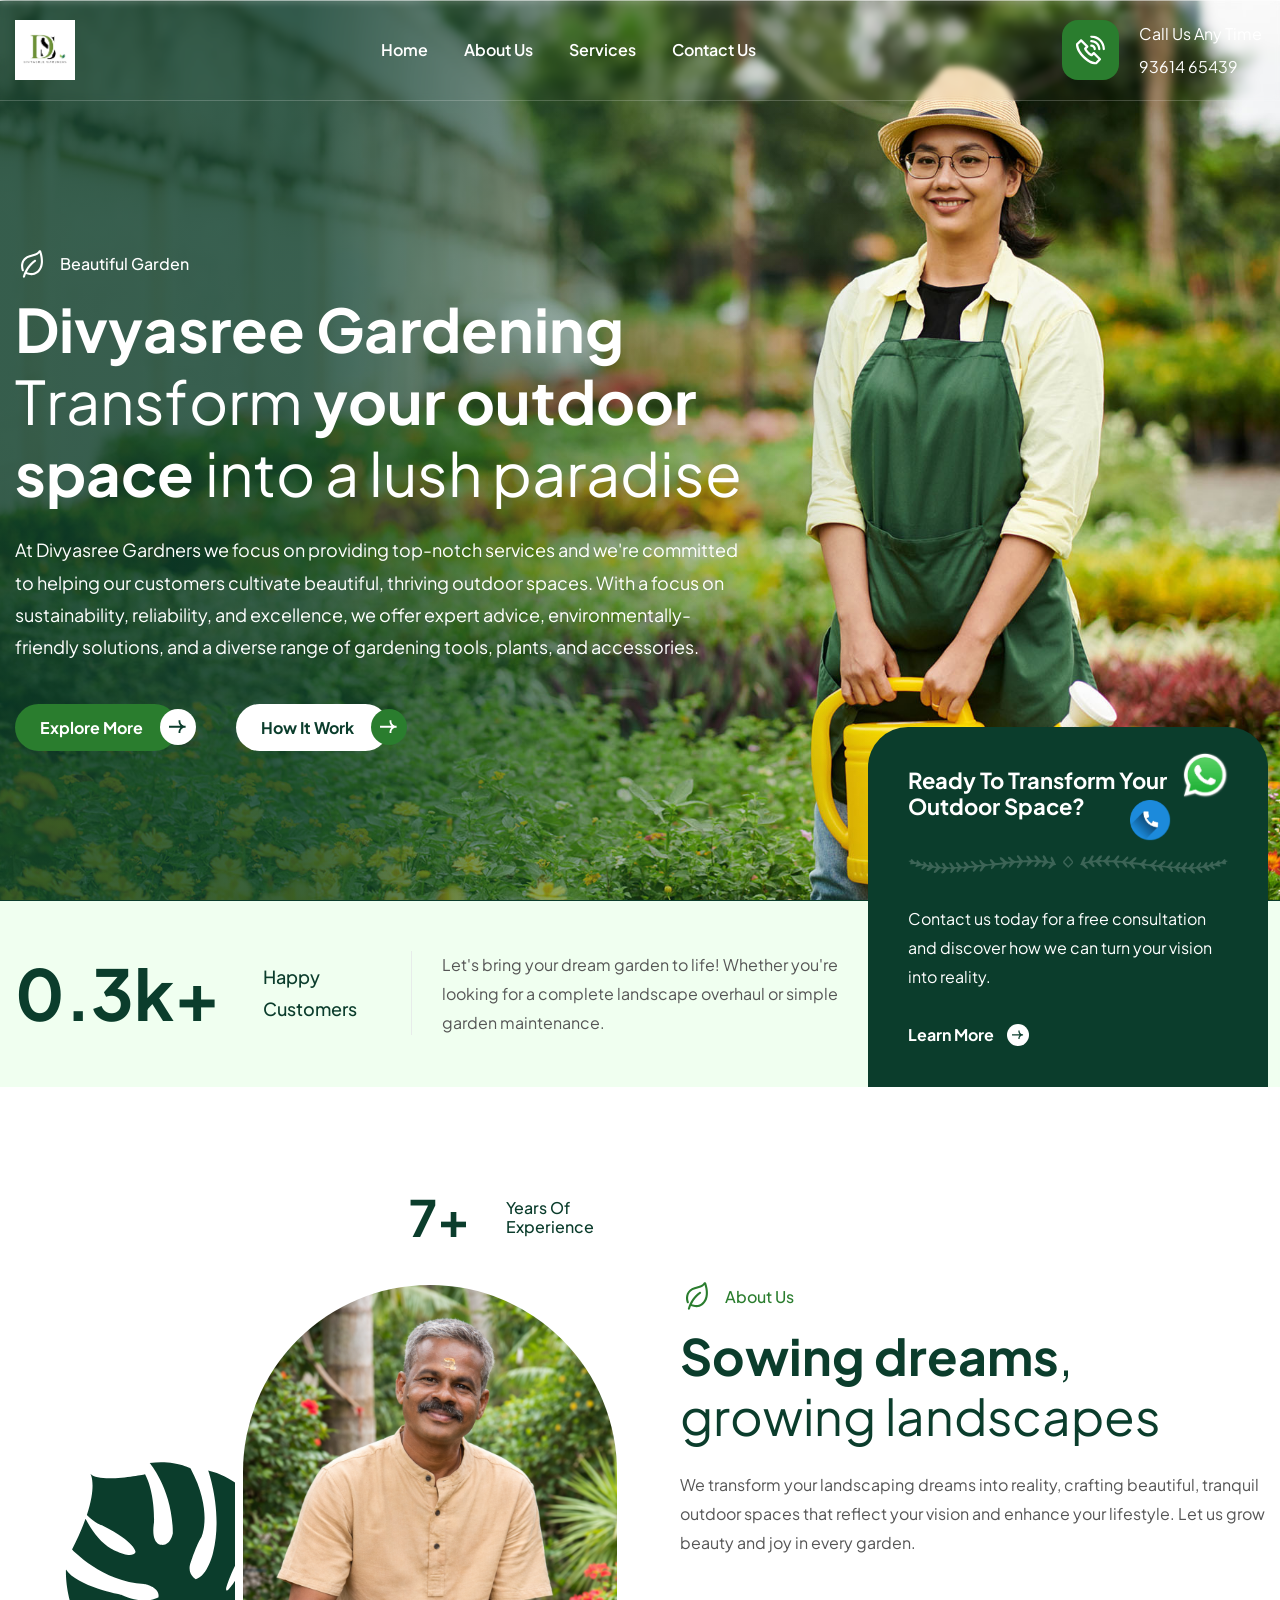
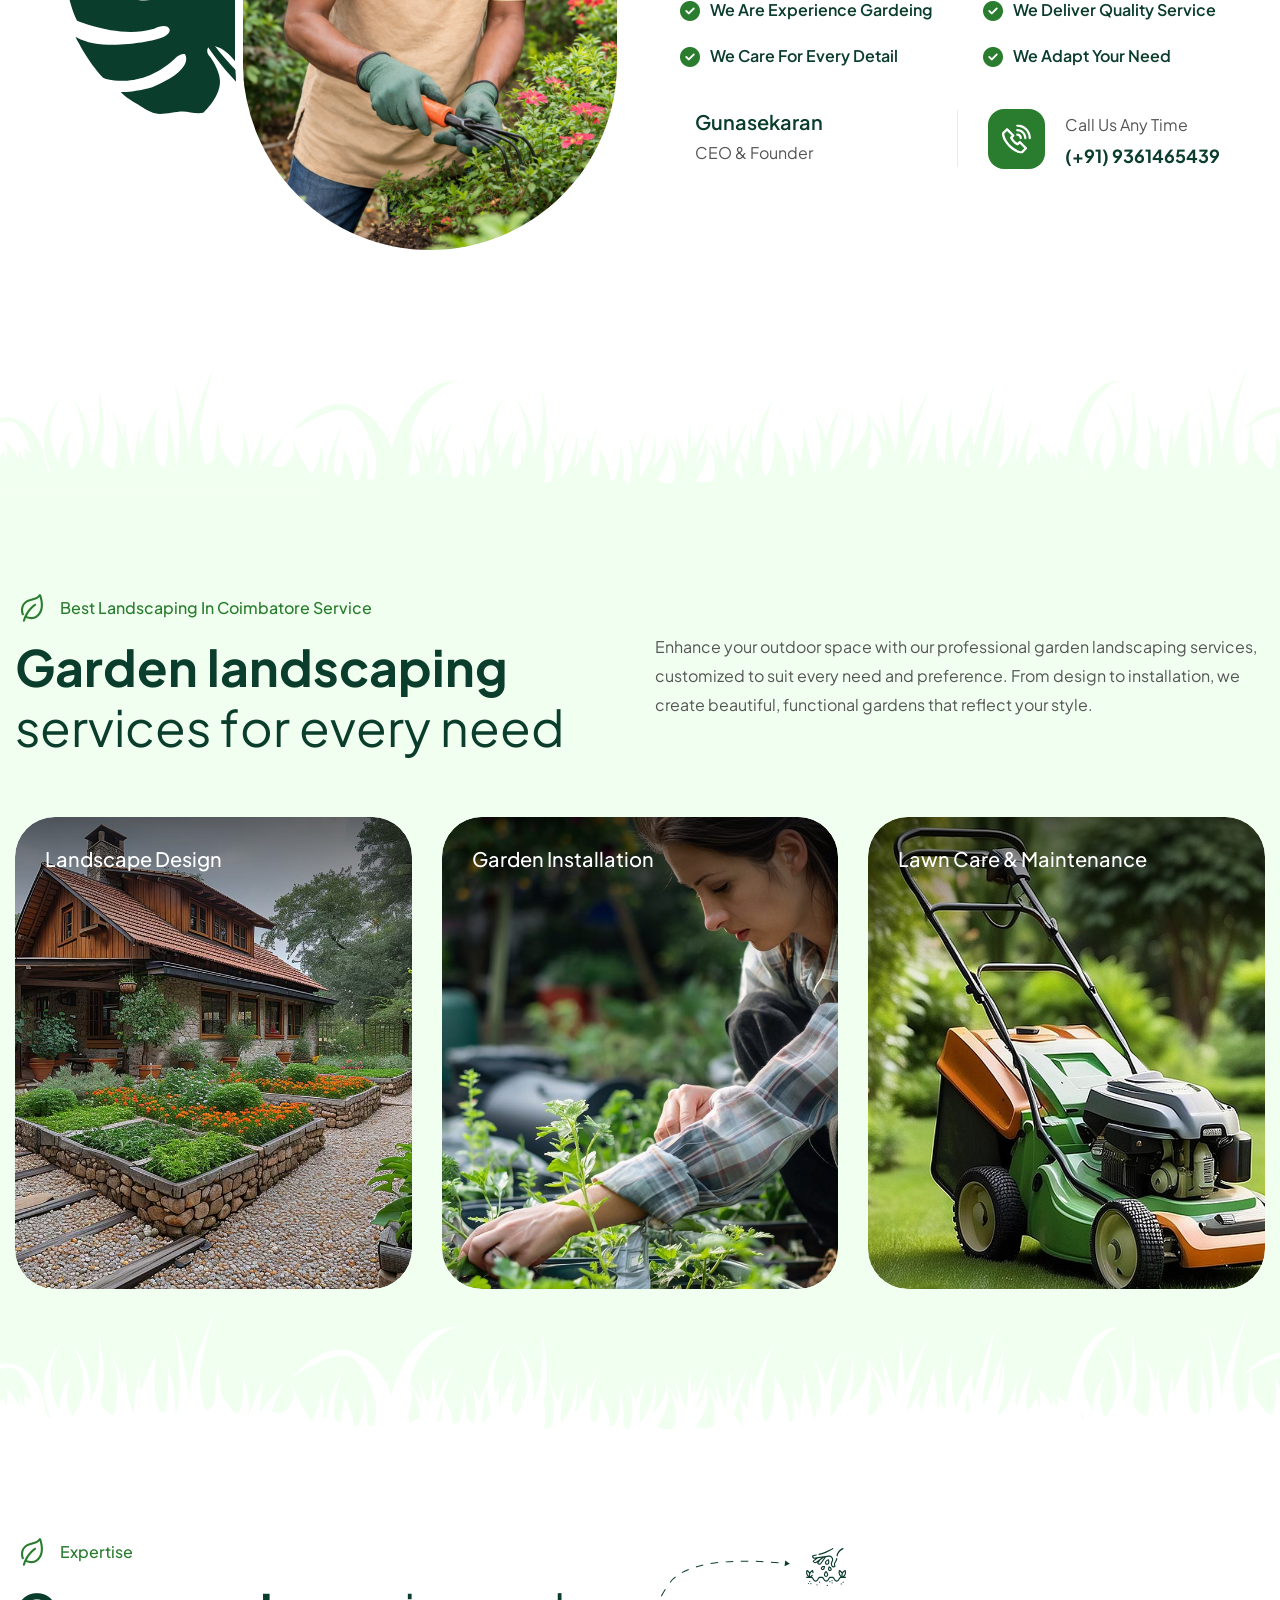
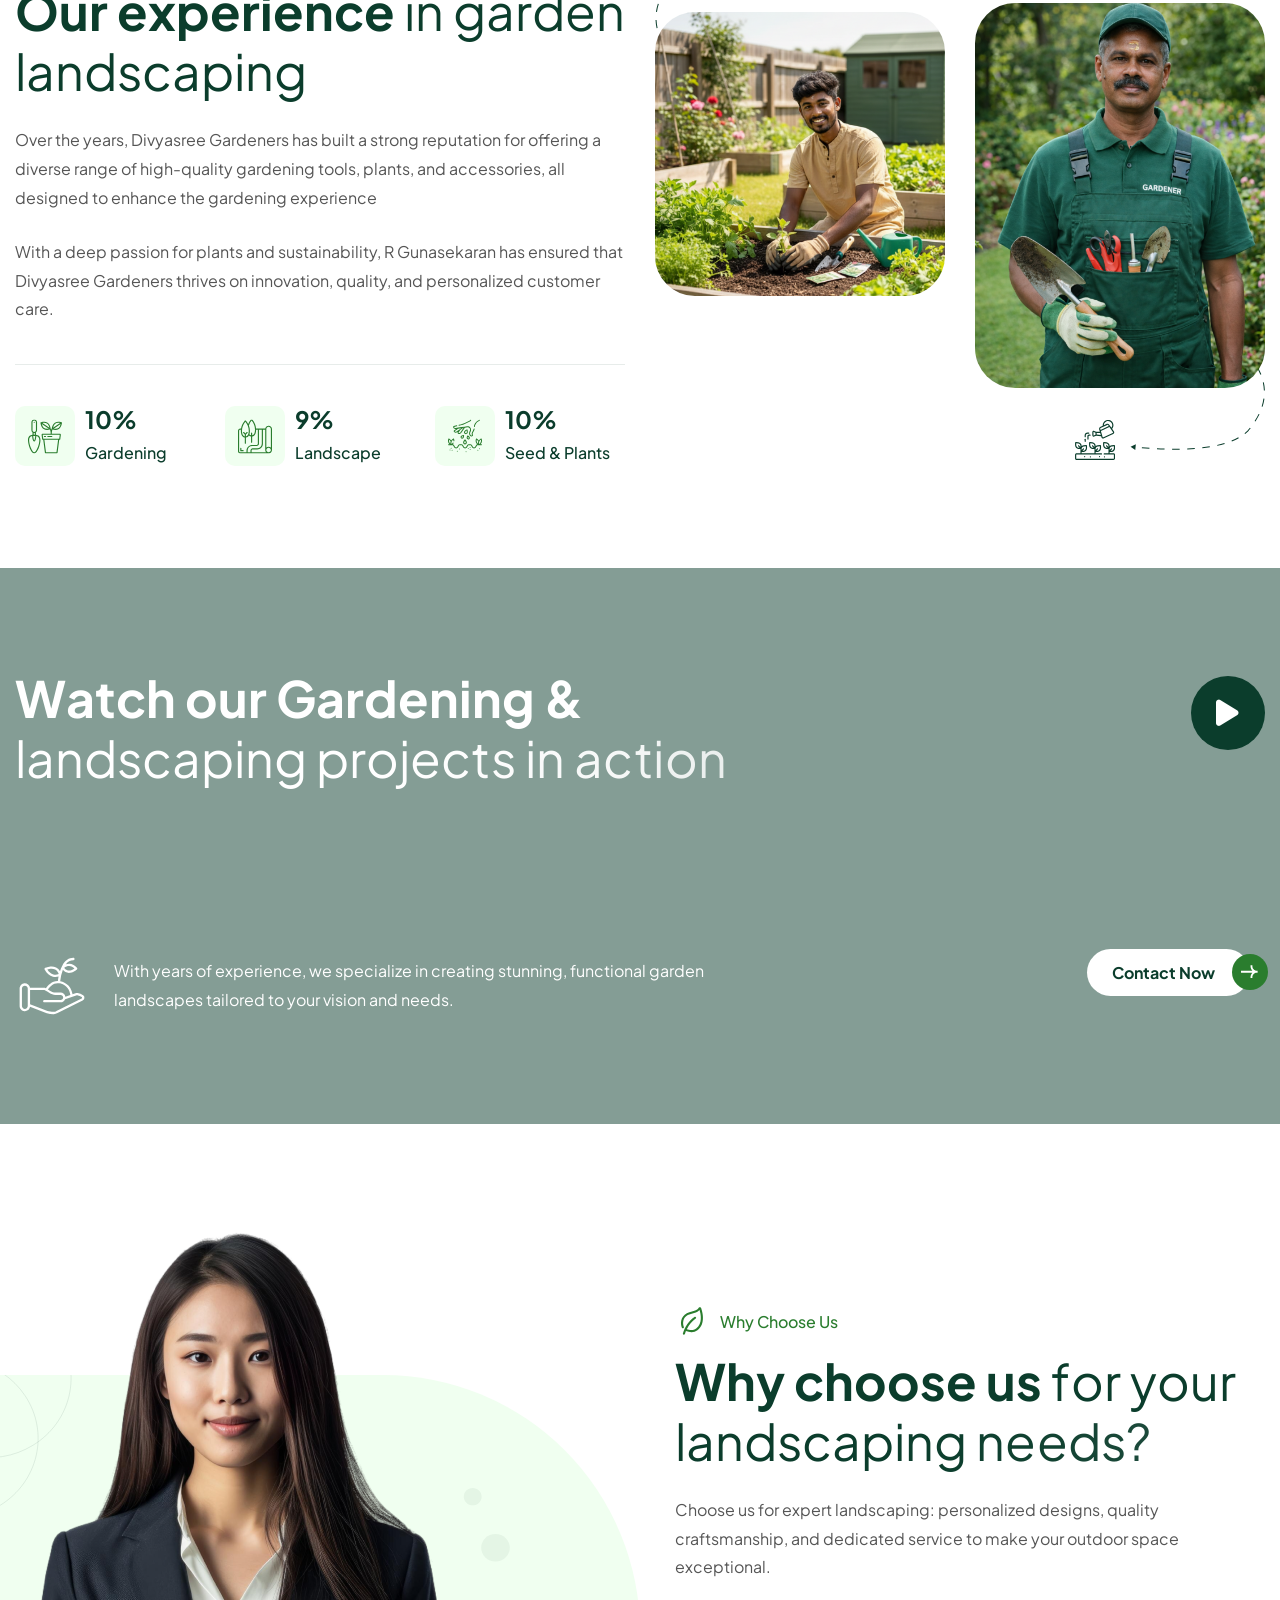
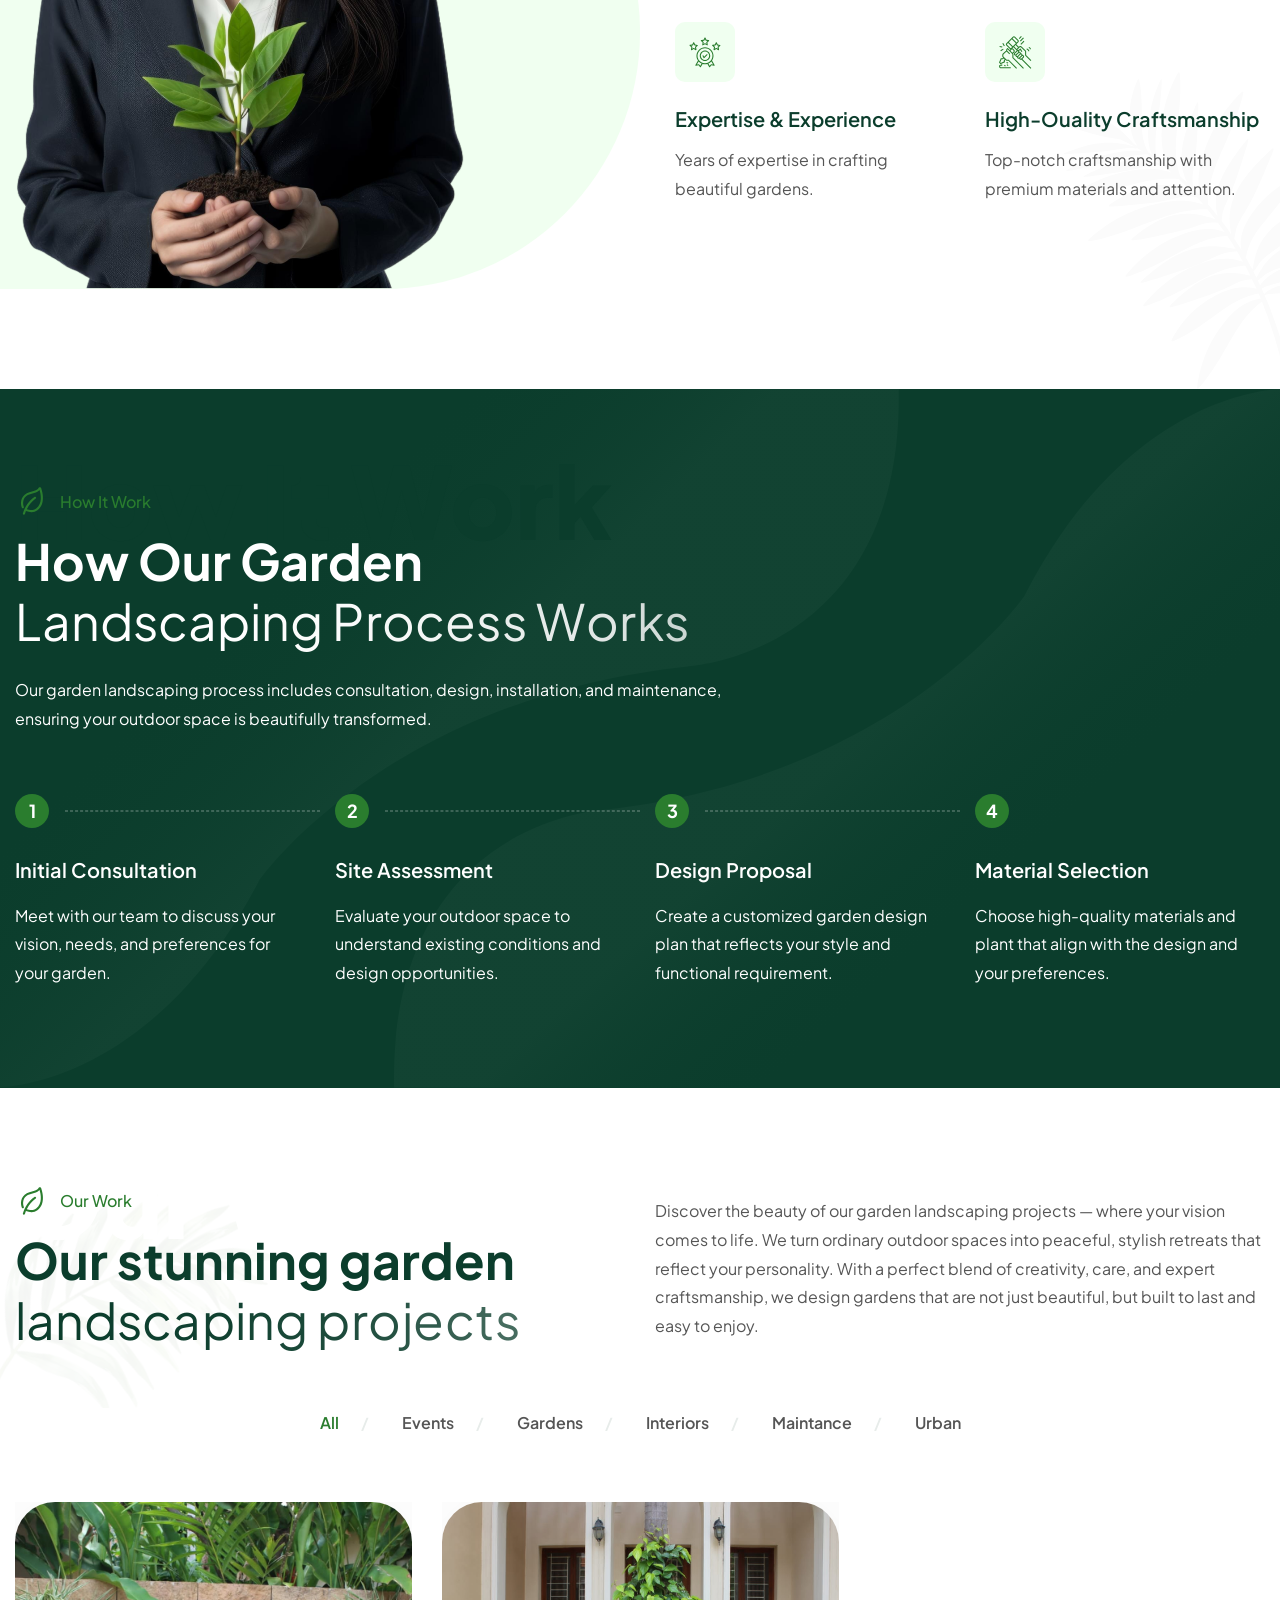
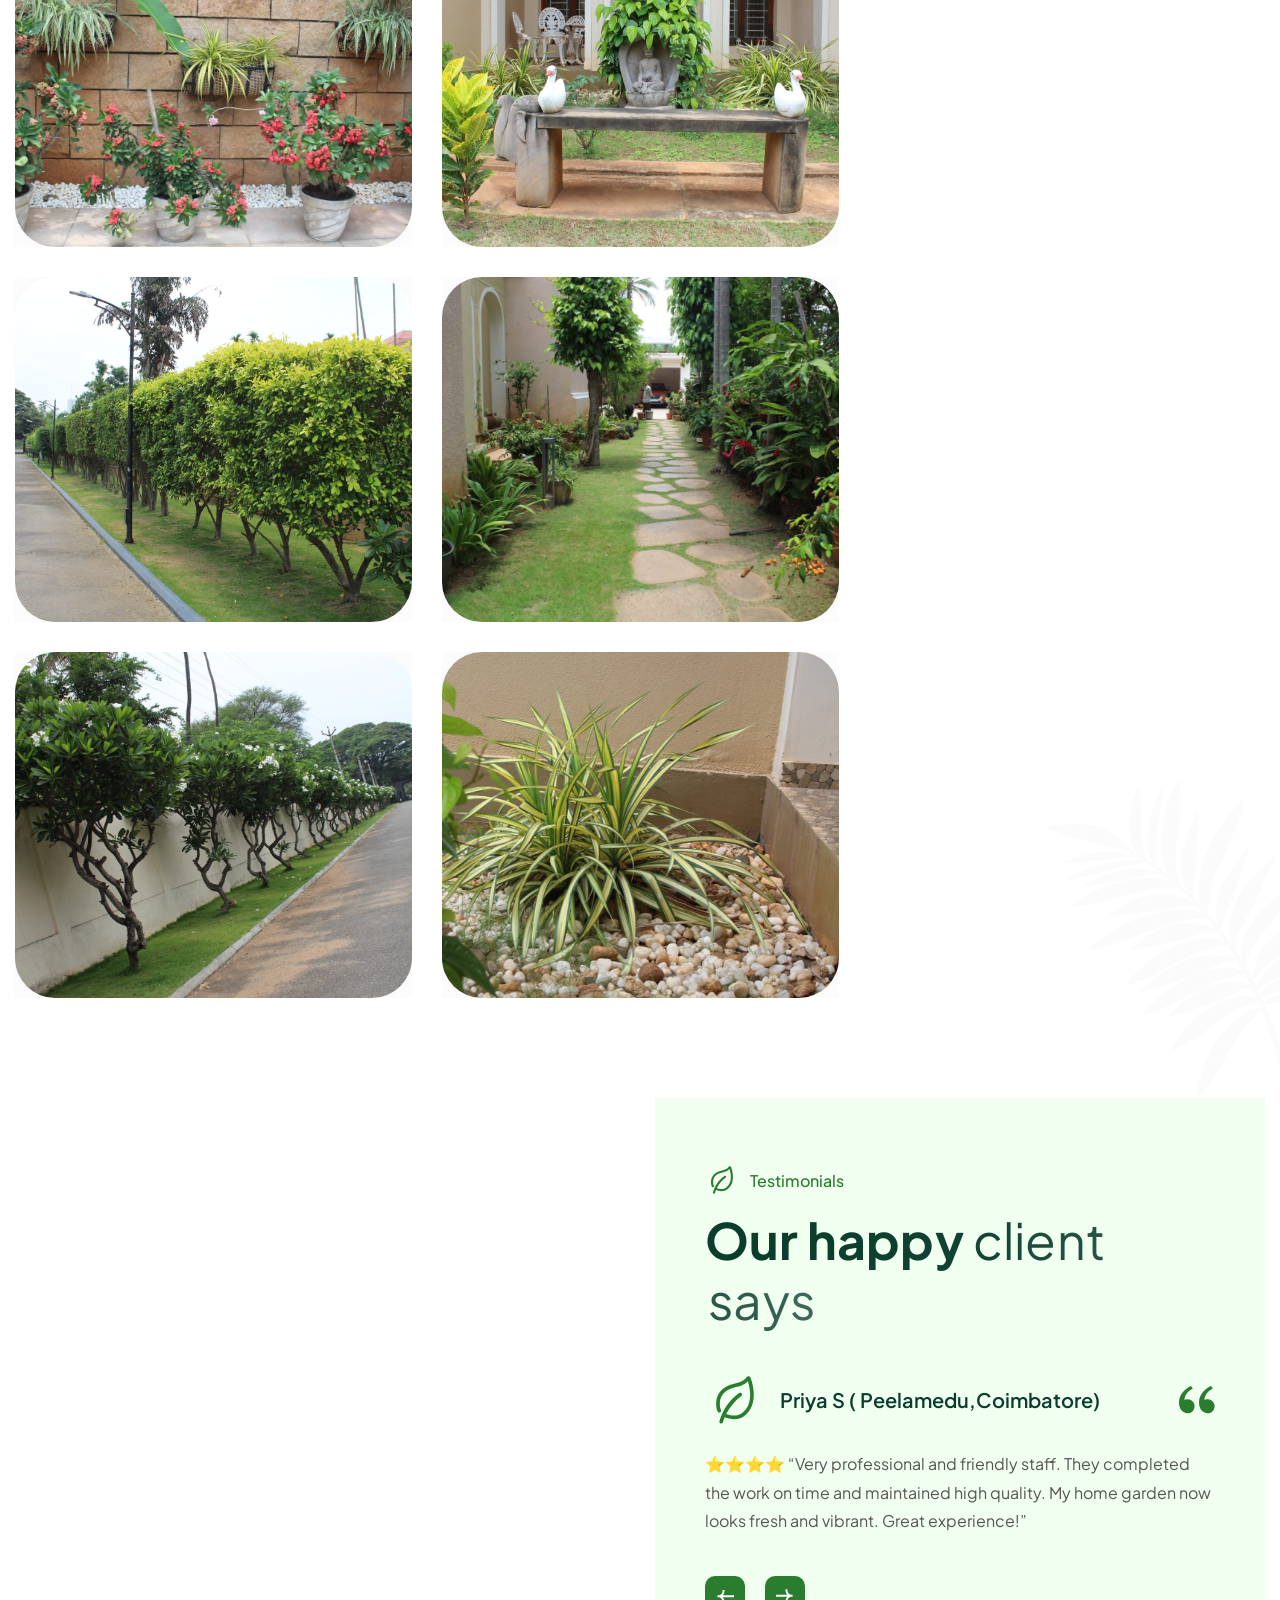
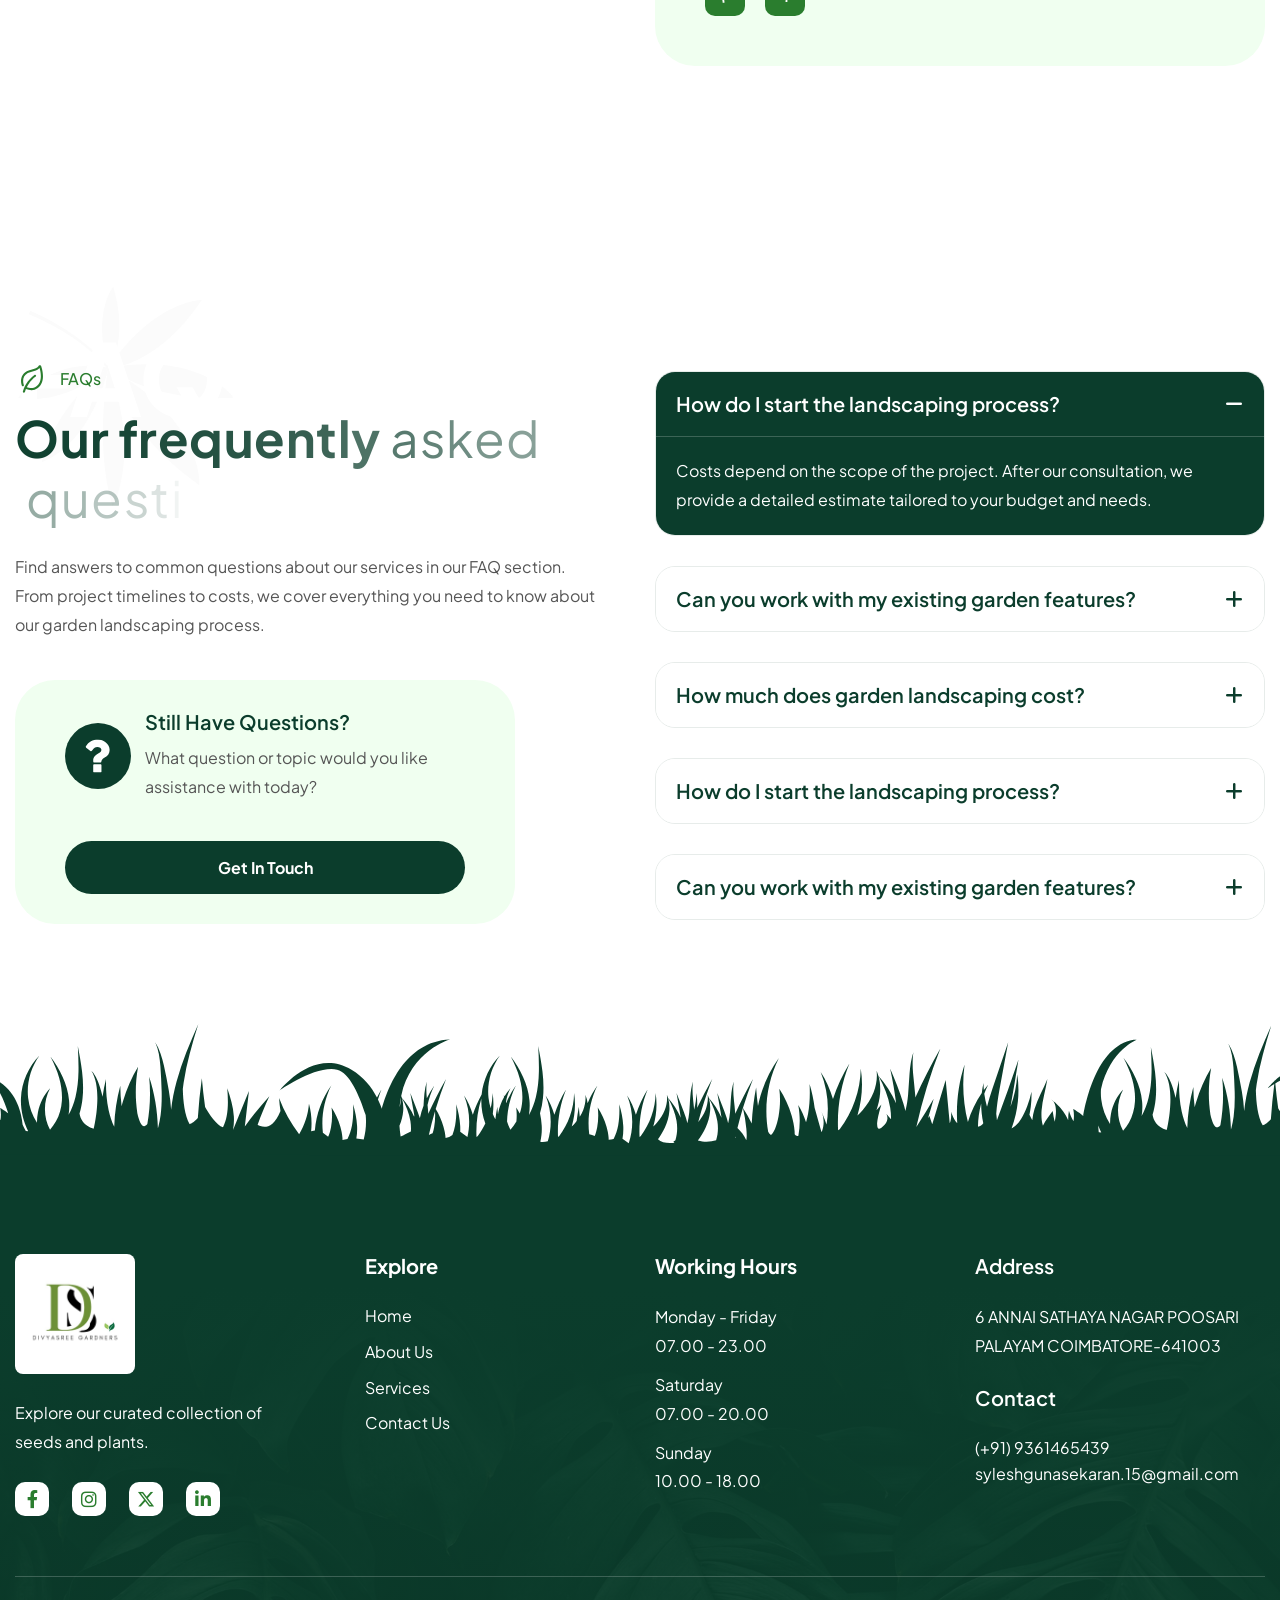
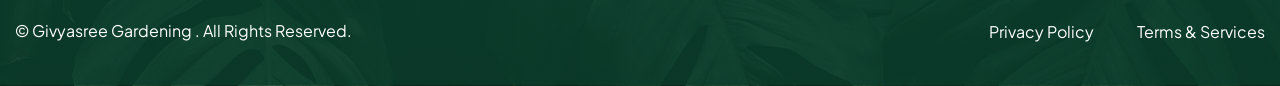
==== commit bd99841a: "Fix asset paths, casing, links, and add GitHub Pages deployment workflow" ====
--- a/index.html
+++ b/index.html
@@ -227,8 +227,7 @@
                             <!-- About Image Start -->
                             <div class="about-img-1">
                                 <figure class="image-anime reveal">
-                                    <img src="images/guna ceo.png" alt=""> // (gunasekaran pic)
-                                    <!-- <img src="images/about-img-1.jpg" alt="">     //(gunasekaran pic)    -->
+                                    <img src="images/guna-ceo.png" alt="R Gunasekaran">
                                 </figure>
                             </div>
                             <!-- About Image End -->
@@ -1282,7 +1281,7 @@
                             <div class="about-footer">
 
                                 <div class="footer-logo">
-                                    <img src="images/footer-logo.svg" alt="">
+                                    <img src="images/logo.jpg" alt="Divyasree Gardening" style="max-width: 120px; border-radius: 8px;">
                                 </div>
 
 
@@ -1310,11 +1309,10 @@
                             <div class="footer-links">
                                 <h3>explore</h3>
                                 <ul>
-                                    <li><a href="#">home</a></li>
-                                    <li><a href="#">about us</a></li>
-                                    <li><a href="#">services</a></li>
-                                    <li><a href="#">work</a></li>
-                                    <li><a href="#">blog</a></li>
+                                    <li><a href="index.html">Home</a></li>
+                                    <li><a href="about.html">About Us</a></li>
+                                    <li><a href="service.html">Services</a></li>
+                                    <li><a href="contact.html">Contact Us</a></li>
                                 </ul>
                             </div>
                             <!-- About Links End -->
@@ -1398,8 +1396,8 @@
                         </a>
                     </div>
                     <div class="ph">
-                        <a href="tel:+91 9361465439" target="_blank" class="ph"><img src="images/phoneS.png"
-                                width="40px;" alt="Interiors"></a>
+                        <a href="tel:+919361465439" target="_blank" class="ph"><img src="images/phones.png"
+                                width="40px;" alt="Phone"></a>
 
                     </div>
                 </div>
@@ -1439,7 +1437,6 @@
             <script src="js/wow.js"></script>
             <!-- Main Custom js file -->
             <script src="js/function.js"></script>
-            <script src="../../demo.awaikenthemes.com/assets/js/theme-panel.js"></script>
 </body>
 
 <!-- Mirrored from html.awaikenthemes.com/florax/index.html by HTTrack Website Copier/3.x [XR&CO'2014], Mon, 28 Jul 2025 19:12:04 GMT -->
